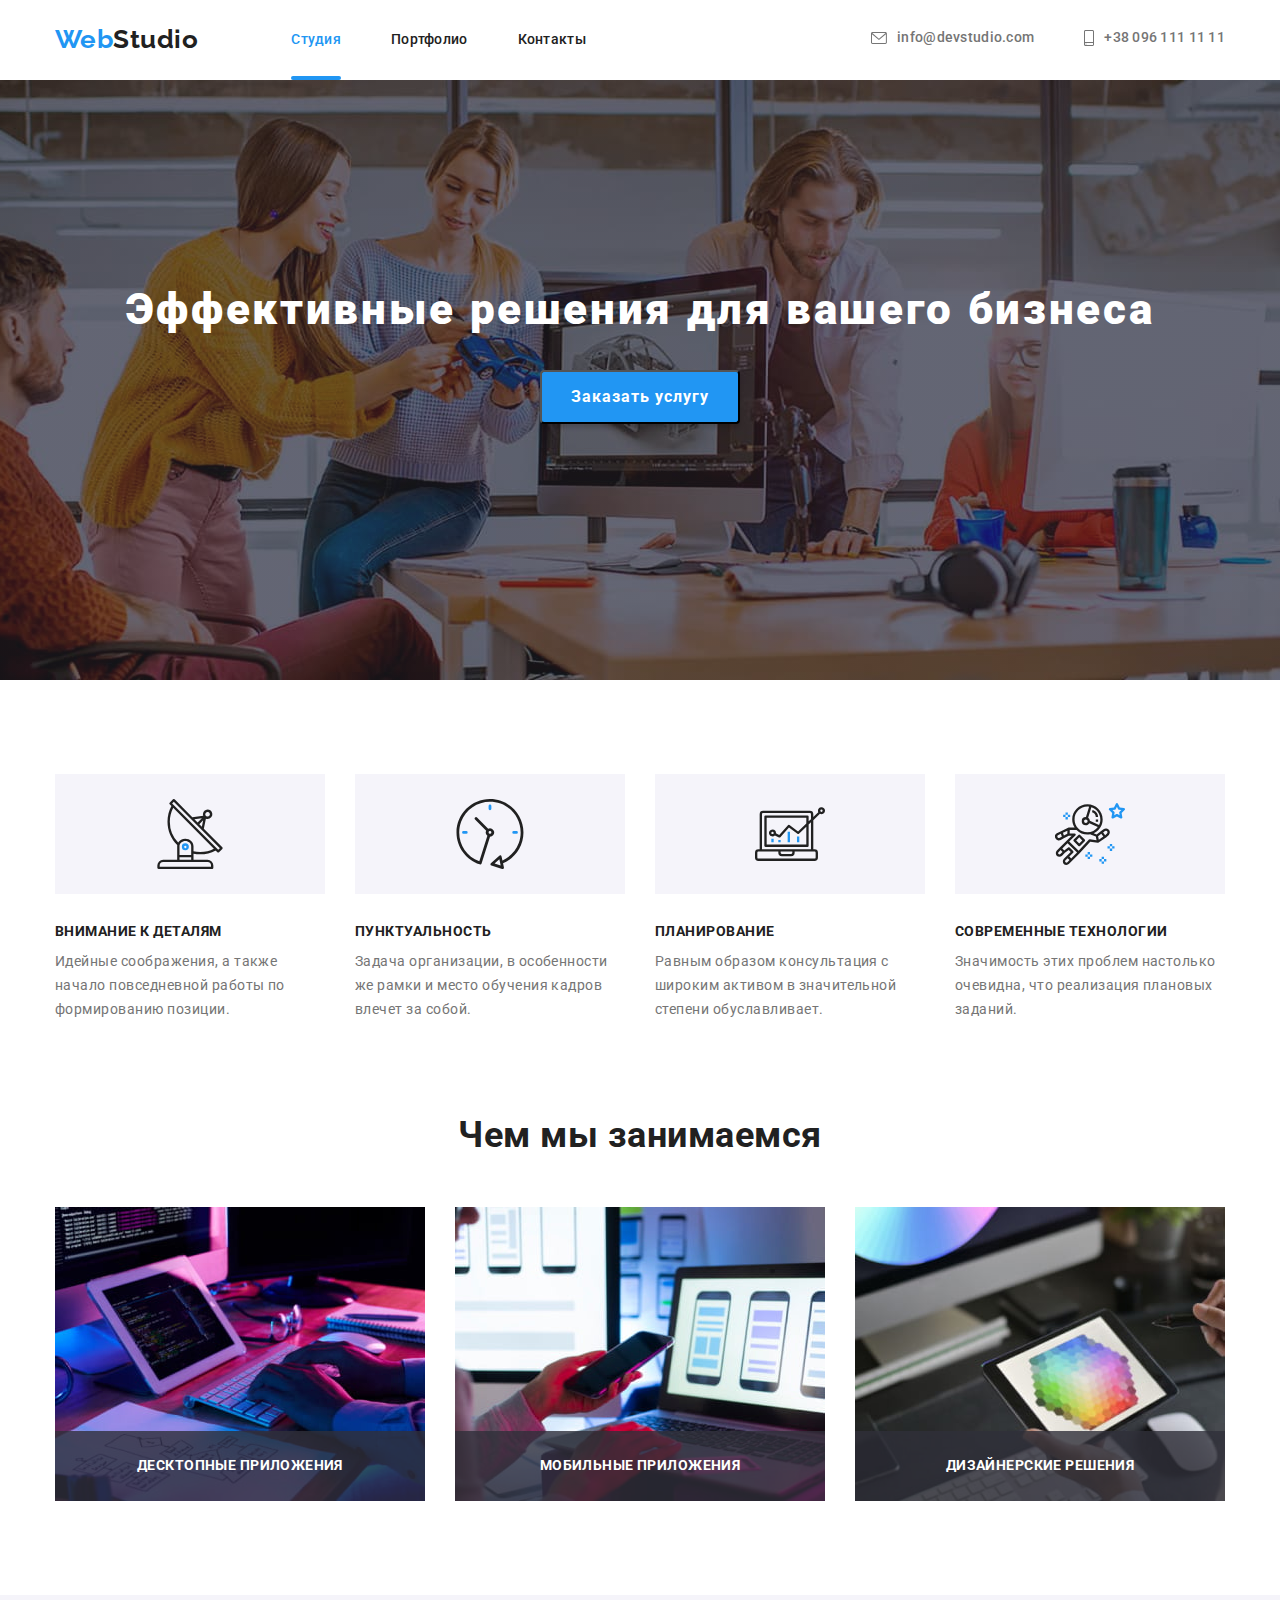
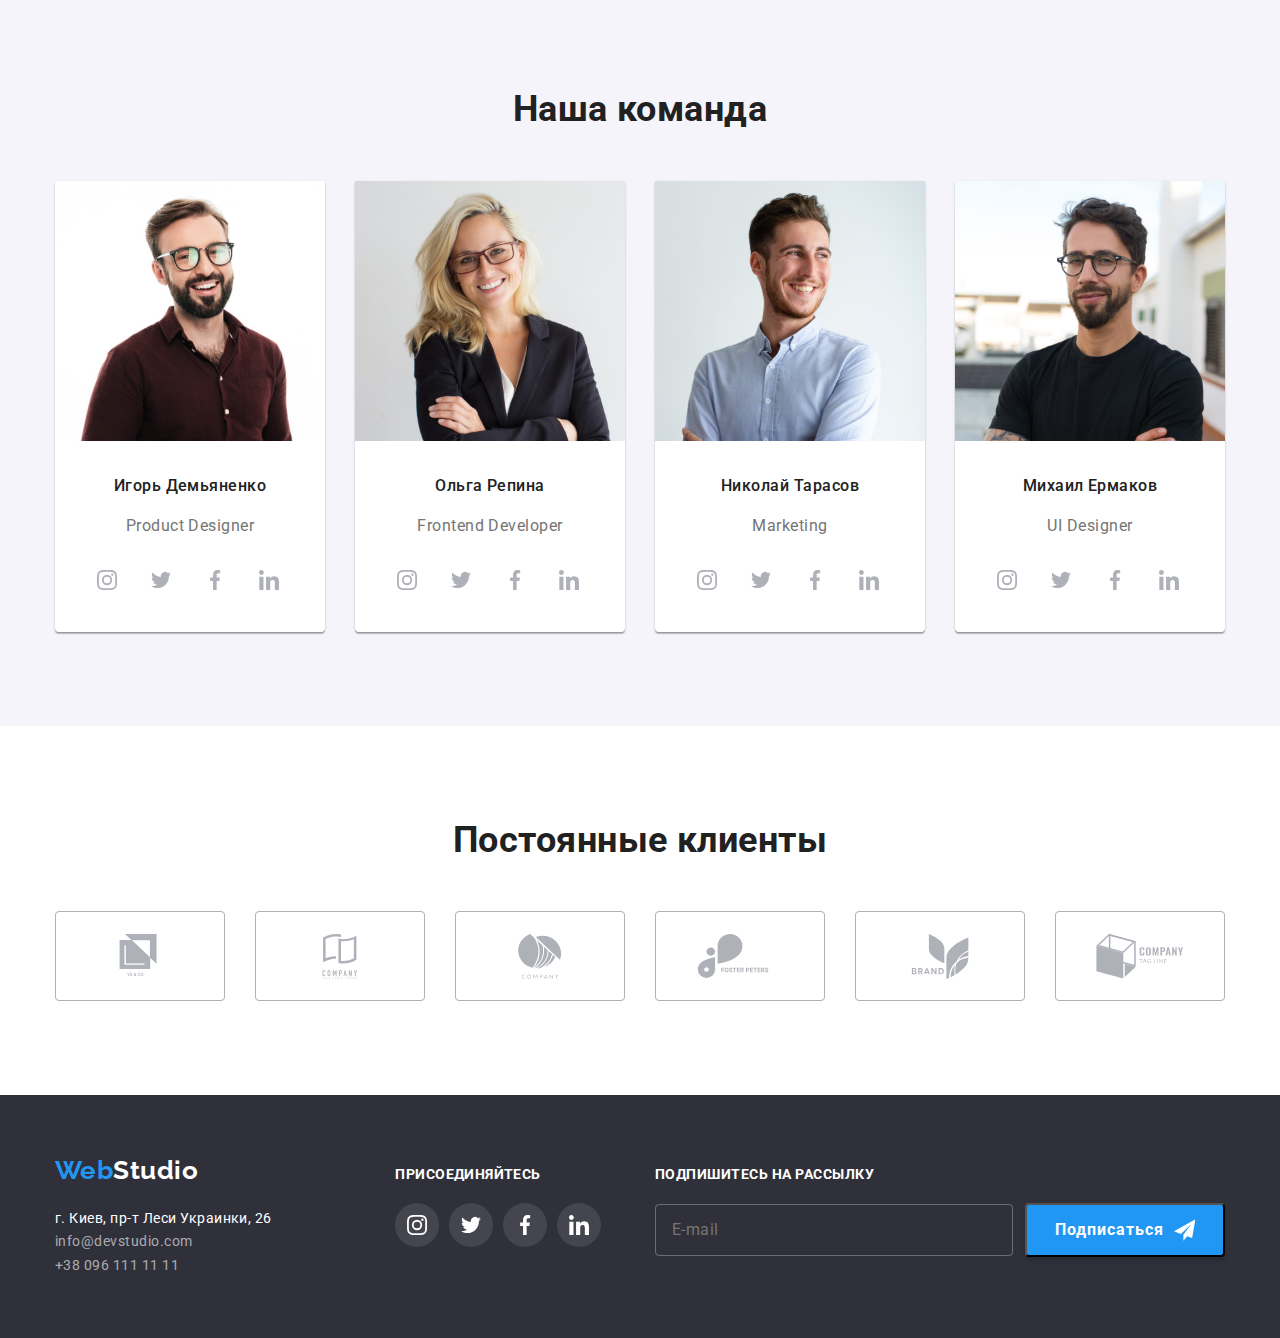
==== index.html @ 42b2bc65 "added @media" ====
<!DOCTYPE html>
<html lang="ru">
    <head>
        <meta charset="UTF-8" />
        <meta name="viewport" content="width=device-width, initial-scale=1.0" />
        <link rel="preconnect" href="https://fonts.gstatic.com" />
        <link
            href="https://fonts.googleapis.com/css2?family=Raleway:wght@400;700&family=Roboto:wght@400;500;700;900&display=swap"
            rel="stylesheet"
        />
        <link rel="stylesheet" href="./css/main.min.css" />
        <title>Вебстудия</title>
    </head>
    <body>
        <!--шапка сайта-->
        <header>
            <div class="container main-nav">
                <a href="/" class="logo"
                    ><span class="accent"> Web</span>Studio</a
                >
                <nav class="site-nav">
                    <ul class="nav-list">
                        <li class="nav-list__item">
                            <a
                                href="./index.html"
                                class="nav-list__link current"
                                >Студия</a
                            >
                        </li>
                        <li class="nav-list__item">
                            <a href="./portfolio.html" class="nav-list__link"
                                >Портфолио</a
                            >
                        </li>
                        <li class="nav-list__item">
                            <a href="" class="nav-list__link">Контакты</a>
                        </li>
                    </ul>
                </nav>
                <address class="address-nav">
                    <ul class="address-list">
                        <li class="address-list__item">
                            <a
                                href="mailto:info@devstudio.com"
                                class="address-list__link"
                            >
                                <svg class="icon-mail">
                                    <use
                                        href="./images/symbol-defs.svg#icon-envelope"
                                    ></use>
                                </svg>
                                info@devstudio.com</a
                            >
                        </li>
                        <li class="address-list__item">
                            <a
                                href="tel:+380961111111"
                                class="address-list__link"
                            >
                                <svg class="icon-phone">
                                    <use
                                        href="./images/symbol-defs.svg#icon-smartphone"
                                    ></use>
                                </svg>
                                +38 096 111 11 11</a
                            >
                        </li>
                    </ul>
                </address>
            </div>
        </header>
        <main>
            <!--герой-->
            <section class="hero">
                <div class="container">
                    <h1 class="hero__title">
                        Эффективные решения для вашего бизнеса
                    </h1>
                    <button
                        type="button"
                        class="button"
                        data-modal-open
                    >
                        Заказать услугу
                    </button>
                </div>
            </section>

            <!--Особенности-->
            <section class="features">
                <div class="container">
                    <!--Позже спрячем этот заголовок-->
                    <!-- <h2>Наши особенности</h2> -->
                    <ul class="features-list">
                        <li class="features-list__item">
                            <div class="icon-background">
                                <svg class="features__icon">
                                    <use
                                        href="./images/symbol-defs.svg#icon-antenna"
                                    ></use>
                                </svg>
                            </div>
                            <h3 class="features__title">Внимание к деталям</h3>
                            <p class="features__description">
                                Идейные соображения, а также начало повседневной
                                работы по формированию позиции.
                            </p>
                        </li>
                        <li class="features-list__item">
                            <div class="icon-background">
                                <svg class="features__icon">
                                    <use
                                        href="./images/symbol-defs.svg#icon-clock"
                                    ></use>
                                </svg>
                            </div>
                            <h3 class="features__title">Пунктуальность</h3>
                            <p class="features__description">
                                Задача организации, в особенности же рамки и
                                место обучения кадров влечет за собой.
                            </p>
                        </li>
                        <li class="features-list__item">
                            <div class="icon-background">
                                <svg class="features__icon">
                                    <use
                                        href="./images/symbol-defs.svg#icon-diagram"
                                    ></use>
                                </svg>
                            </div>
                            <h3 class="features__title">Планирование</h3>
                            <p class="features__description">
                                Равным образом консультация с широким активом в
                                значительной степени обуславливает.
                            </p>
                        </li>
                        <li class="features-list__item">
                            <div class="icon-background">
                                <svg class="features__icon">
                                    <use
                                        href="./images/symbol-defs.svg#icon-astronaut"
                                    ></use>
                                </svg>
                            </div>
                            <h3 class="features__title">Современные технологии</h3>
                            <p class="features__description">
                                Значимость этих проблем настолько очевидна, что
                                реализация плановых заданий.
                            </p>
                        </li>
                    </ul>
                </div>
            </section>

            <!--Чем мы занимаемся-->
            <section class="about-us">
                <div class="container">
                    <h2 class="about-us__title">Чем мы занимаемся</h2>
                    <ul class="about-us__list">
                        <li class="about-us__item">
                            <img
                                src="images/img.jpg"
                                alt="Человек набирает код"
                                width="370"
                            />
                            <p class="about-us__description">Десктопные приложения</p>
                        </li>
                        <li class="about-us__item">
                            <img
                                src="images/img1.jpg"
                                alt="Девушка сравнивает изображения"
                                width="370"
                            />
                            <p class="about-us__description">Мобильные приложения</p>
                        </li>
                        <li class="about-us__item">
                            <img
                                src="images/img2.jpg"
                                alt="Палитра цветов"
                                width="370"
                            />
                            <p class="about-us__description">Дизайнерские решения</p>
                        </li>
                    </ul>
                </div>
            </section>

            <!--О команде-->
            <section class="about-team">
                <div class="container">
                    <h2 class="about-us__title">Наша команда</h2>
                    <ul class="about-team__list">
                        <li class="about-team__item">
                            <img
                                src="images/photo.jpg"
                                alt="Игорь Демьяненко"
                                width="270"
                            />
                            <div class="team-card">
                                <h3 class="name">Игорь Демьяненко</h3>
                                <p class="position">Product Designer</p>
                                <ul class="social-list">
                                    <li class="social-list__item">
                                        <a href="" class="social-list__link">
                                            <svg class="social-list__icon">
                                                <use
                                                    href="./images/symbol-defs.svg#icon-instagram"
                                                ></use>
                                            </svg>
                                        </a>
                                    </li>
                                    <li class="social-list__item">
                                        <a href="" class="social-list__link">
                                            <svg class="social-list__icon">
                                                <use
                                                    href="./images/symbol-defs.svg#icon-twitter"
                                                ></use>
                                            </svg>
                                        </a>
                                    </li>
                                    <li class="social-list__item">
                                        <a href="" class="social-list__link">
                                            <svg class="social-list__icon">
                                                <use
                                                    href="./images/symbol-defs.svg#icon-facebook"
                                                ></use>
                                            </svg>
                                        </a>
                                    </li>
                                    <li class="social-list__item">
                                        <a href="" class="social-list__link">
                                            <svg class="social-list__icon">
                                                <use
                                                    href="./images/symbol-defs.svg#icon-linkedin"
                                                ></use>
                                            </svg>
                                        </a>
                                    </li>
                                </ul>
                            </div>
                        </li>
                        <li class="about-team__item">
                            <img
                                src="images/photo1.jpg"
                                alt="Ольга Репина"
                                width="270"
                            />
                            <div class="team-card">
                                <h3 class="name">Ольга Репина</h3>
                                <p class="position">Frontend Developer</p>
                                <ul class="social-list">
                                    <li class="social-list__item">
                                        <a href="" class="social-list__link">
                                            <svg class="social-list__icon">
                                                <use
                                                    href="./images/symbol-defs.svg#icon-instagram"
                                                ></use>
                                            </svg>
                                        </a>
                                    </li>
                                    <li class="social-list__item">
                                        <a href="" class="social-list__link">
                                            <svg class="social-list__icon">
                                                <use
                                                    href="./images/symbol-defs.svg#icon-twitter"
                                                ></use>
                                            </svg>
                                        </a>
                                    </li>
                                    <li class="social-list__item">
                                        <a href="" class="social-list__link">
                                            <svg class="social-list__icon">
                                                <use
                                                    href="./images/symbol-defs.svg#icon-facebook"
                                                ></use>
                                            </svg>
                                        </a>
                                    </li>
                                    <li class="social-list__item">
                                        <a href="" class="social-list__link">
                                            <svg class="social-list__icon">
                                                <use
                                                    href="./images/symbol-defs.svg#icon-linkedin"
                                                ></use>
                                            </svg>
                                        </a>
                                    </li>
                                </ul>
                            </div>
                        </li>
                        <li class="about-team__item">
                            <img
                                src="images/photo2.jpg"
                                alt="Николай Тарасов"
                                width="270"
                            />
                            <div class="team-card">
                                <h3 class="name">Николай Тарасов</h3>
                                <p class="position">Marketing</p>
                                <ul class="social-list">
                                    <li class="social-list__item">
                                        <a href="" class="social-list__link">
                                            <svg class="social-list__icon">
                                                <use
                                                    href="./images/symbol-defs.svg#icon-instagram"
                                                ></use>
                                            </svg>
                                        </a>
                                    </li>
                                    <li class="social-list__item">
                                        <a href="" class="social-list__link">
                                            <svg class="social-list__icon">
                                                <use
                                                    href="./images/symbol-defs.svg#icon-twitter"
                                                ></use>
                                            </svg>
                                        </a>
                                    </li>
                                    <li class="social-list__item">
                                        <a href="" class="social-list__link">
                                            <svg class="social-list__icon">
                                                <use
                                                    href="./images/symbol-defs.svg#icon-facebook"
                                                ></use>
                                            </svg>
                                        </a>
                                    </li>
                                    <li class="social-list__item">
                                        <a href="" class="social-list__link">
                                            <svg class="social-list__icon">
                                                <use
                                                    href="./images/symbol-defs.svg#icon-linkedin"
                                                ></use>
                                            </svg>
                                        </a>
                                    </li>
                                </ul>
                            </div>
                        </li>
                        <li class="about-team__item">
                            <img
                                src="images/photo3.jpg"
                                alt="Михаил Ермаков"
                                width="270"
                            />
                            <div class="team-card">
                                <h3 class="name">Михаил Ермаков</h3>
                                <p class="position">UI Designer</p>
                                <ul class="social-list">
                                    <li class="social-list__item">
                                        <a href="" class="social-list__link">
                                            <svg class="social-list__icon">
                                                <use
                                                    href="./images/symbol-defs.svg#icon-instagram"
                                                ></use>
                                            </svg>
                                        </a>
                                    </li>
                                    <li class="social-list__item">
                                        <a href="" class="social-list__link">
                                            <svg class="social-list__icon">
                                                <use
                                                    href="./images/symbol-defs.svg#icon-twitter"
                                                ></use>
                                            </svg>
                                        </a>
                                    </li>
                                    <li class="social-list__item">
                                        <a href="" class="social-list__link">
                                            <svg class="social-list__icon">
                                                <use
                                                    href="./images/symbol-defs.svg#icon-facebook"
                                                ></use>
                                            </svg>
                                        </a>
                                    </li>
                                    <li class="social-list__item">
                                        <a href="" class="social-list__link">
                                            <svg class="social-list__icon">
                                                <use
                                                    href="./images/symbol-defs.svg#icon-linkedin"
                                                ></use>
                                            </svg>
                                        </a>
                                    </li>
                                </ul>
                            </div>
                        </li>
                    </ul>
                </div>
            </section>

            <!-- Клиенты -->
            <section class="client">
                <div class="container">
                    <h2 class="about-us__title">Постоянные клиенты</h2>
                    <ul class="client-list">
                        <li class="client-list__item">
                            <a href="" class="client-list__link">
                                <svg class="client-list__icon">
                                    <use
                                        href="./images/symbol-defs.svg#icon-logo-1"
                                    ></use>
                                </svg>
                            </a>
                        </li>
                        <li class="client-list__item">
                            <a href="" class="client-list__link">
                                <svg class="client-list__icon">
                                    <use
                                        href="./images/symbol-defs.svg#icon-logo-2"
                                    ></use>
                                </svg>
                            </a>
                        </li>
                        <li class="client-list__item">
                            <a href="" class="client-list__link">
                                <svg class="client-list__icon">
                                    <use
                                        href="./images/symbol-defs.svg#icon-logo-3"
                                    ></use>
                                </svg>
                            </a>
                        </li>
                        <li class="client-list__item">
                            <a href="" class="client-list__link">
                                <svg class="client-list__icon">
                                    <use
                                        href="./images/symbol-defs.svg#icon-logo-4"
                                    ></use>
                                </svg>
                            </a>
                        </li>
                        <li class="client-list__item">
                            <a href="" class="client-list__link">
                                <svg class="client-list__icon">
                                    <use
                                        href="./images/symbol-defs.svg#icon-logo-5"
                                    ></use>
                                </svg>
                            </a>
                        </li>
                        <li class="client-list__item">
                            <a href="" class="client-list__link">
                                <svg class="client-list__icon">
                                    <use
                                        href="./images/symbol-defs.svg#icon-logo-6"
                                    ></use>
                                </svg>
                            </a>
                        </li>
                    </ul>
                </div>
            </section>

            <!-- Модальное окно -->
            <div class="backdrop is-hidden" data-modal>
                <div class="modal">
                    <button type="button" class="close" data-modal-close>
                        <svg class="iconClose">
                            <use
                                href="./images/iconModal-defs.svg#icon-close"
                            ></use>
                        </svg>
                    </button>
                    <form class="form-modal">
                        <p class="form-modal__title">
                            Оставьте свои данные, мы вам перезвоним
                        </p>
                        <div class="inputField">
                            <label class="inputTitle" for="name">Имя</label>
                            <div class="inputBox">
                                <input type="text" name="name" id="name" />
                                <svg class="iconFormModal">
                                    <use
                                        href="./images/iconModal-defs.svg#icon-person"
                                    ></use>
                                </svg>
                            </div>
                        </div>

                        <div class="inputField">
                            <label class="inputTitle" for="tel">Телефон</label>
                            <div class="inputBox">
                                <input type="tel" name="tel" id="tel" />
                                <svg class="iconFormModal">
                                    <use
                                        href="./images/iconModal-defs.svg#icon-phone"
                                    ></use>
                                </svg>
                            </div>
                        </div>

                        <div class="inputField">
                            <label class="inputTitle" for="mail">Почта</label>
                            <div class="inputBox">
                                <input type="email" name="mail" id="mail" />
                                <svg class="iconFormModal">
                                    <use
                                        href="./images/iconModal-defs.svg#icon-email"
                                    ></use>
                                </svg>
                            </div>
                        </div>

                        <div class="textareaField">
                            <label class="inputTitle">Kомментарий</label>
                            <textarea
                                class="textarea"
                                name="comment"
                                cols="50"
                                rows="5"
                                placeholder="Введите текст"
                            ></textarea>
                        </div>

                        <label class="checkboxField">
                            <input
                                type="checkbox"
                                class="visually-hidden"
                                name="agreement"
                                id="agreement"
                            />
                            <span class="agreement"
                                >Соглашаюсь с рассылкой и принимаю
                                <a href="">Условия договора</a></span
                            >
                        </label>
                        <button class="button modalFormButton" type="submit">
                            Отправить
                        </button>
                    </form>
                </div>
            </div>
        </main>
        <!--футер-->
        <footer>
            <div class="container">
                <div class="footer-address">
                    <a href="/" class="logo footer__logo"
                        ><span class="accent">Web</span>Studio</a
                    >
                    <ul class="footer-address__list">
                        <li class="footer-address__item">
                            г. Киев, пр-т Леси Украинки, 26
                        </li>
                        <li class="footer-address__item">
                            <a
                                href="mailto:info@devstudio.com"
                                class="footer-address__link"
                                >info@devstudio.com</a
                            >
                        </li>
                        <li class="footer-address__item">
                            <a
                                href="tel:+380961111111"
                                class="footer-address__link"
                                >+38 096 111 11 11</a
                            >
                        </li>
                    </ul>
                </div>
                <div class="footer-social">
                    <p class="footer-social__title">присоединяйтесь</p>
                    <ul class="social-list footer-social__list">
                        <li class="social-list__item">
                            <a href="" class="social-list__link  footer-social__link">
                                <svg class="social-list__icon footer-social__icon">
                                    <use
                                        href="./images/symbol-defs.svg#icon-instagram"
                                    ></use>
                                </svg>
                            </a>
                        </li>
                        <li class="social-list__item">
                            <a href="" class="social-list__link  footer-social__link">
                                <svg class="social-list__icon footer-social__icon">
                                    <use
                                        href="./images/symbol-defs.svg#icon-twitter"
                                    ></use>
                                </svg>
                            </a>
                        </li>
                        <li class="social-list__item">
                            <a href="" class="social-list__link footer-social__link">
                                <svg class="social-list__icon footer-social__icon">
                                    <use
                                        href="./images/symbol-defs.svg#icon-facebook"
                                    ></use>
                                </svg>
                            </a>
                        </li>
                        <li class="social-list__item">
                            <a href="" class="social-list__link footer-social__link">
                                <svg class="social-list__icon footer-social__icon">
                                    <use
                                        href="./images/symbol-defs.svg#icon-linkedin"
                                    ></use>
                                </svg>
                            </a>
                        </li>
                    </ul>
                </div>
                <form class="footer-form">
                    <p class="footer-form__title">Подпишитесь на рассылку</p>
                    <div class="mail-form">
                        <input
                            type="email"
                            class="mail-form__input"
                            name="email"
                            id="email"
                            placeholder="E-mail"
                        />
                        <button type="submit" class="button">
                            Подписаться
                            <svg class="button__icon">
                                <use
                                    href="./images/iconModal-defs.svg#icon-send"
                                ></use>
                            </svg>
                        </button>
                    </div>
                </form>
            </div>
        </footer>

        <script src="./js/modal.js"></script>
    </body>
</html>
---- css/main.min.css ----
/*! modern-normalize v1.0.0 | MIT License | https://github.com/sindresorhus/modern-normalize */*,*::before,*::after{box-sizing:border-box}:root{-moz-tab-size:4;tab-size:4}html{line-height:1.15;-webkit-text-size-adjust:100%}body{margin:0}body{font-family:system-ui,-apple-system,"Segoe UI",Roboto,Helvetica,Arial,sans-serif,"Apple Color Emoji","Segoe UI Emoji"}hr{height:0;color:inherit}abbr[title]{text-decoration:underline dotted}b,strong{font-weight:bolder}code,kbd,samp,pre{font-family:ui-monospace, SFMono-Regular, Consolas, 'Liberation Mono', Menlo, monospace;font-size:1em}small{font-size:80%}sub,sup{font-size:75%;line-height:0;position:relative;vertical-align:baseline}sub{bottom:-0.25em}sup{top:-0.5em}table{text-indent:0;border-color:inherit}button,input,optgroup,select,textarea{font-family:inherit;font-size:100%;line-height:1.15;margin:0}button,select{text-transform:none}button,[type='button'],[type='reset'],[type='submit']{-webkit-appearance:button}::-moz-focus-inner{border-style:none;padding:0}:-moz-focusring{outline:1px dotted ButtonText}:-moz-ui-invalid{box-shadow:none}legend{padding:0}progress{vertical-align:baseline}::-webkit-inner-spin-button,::-webkit-outer-spin-button{height:auto}[type='search']{-webkit-appearance:textfield;outline-offset:-2px}::-webkit-search-decoration{-webkit-appearance:none}::-webkit-file-upload-button{-webkit-appearance:button;font:inherit}summary{display:list-item}body{color:#757575;background-color:#fff;font-family:Roboto,sans-serif;letter-spacing:0.03em}h1,h2,h3{margin-top:0;margin-bottom:0}h3{margin-bottom:10px}a{text-decoration:none;font-style:normal}ul{list-style:none;padding-left:0;margin-top:0;margin-bottom:0}img{display:block;width:100%;height:auto}.container{padding-left:15px;padding-right:15px;margin:0 auto}@media screen and (min-width: 480px){.container{width:480px}}@media screen and (min-width: 768px){.container{width:768px}}@media screen and (min-width: 1200px){.container{width:1200px}}.header{margin-top:0;margin-bottom:0}.container.main-nav{display:flex;align-items:center}.site-nav{display:flex;align-items:center}.nav-list{display:flex;font-weight:500;font-size:14px;line-height:1.14;letter-spacing:0.02em;margin-top:0;margin-bottom:0;padding-left:0%}.nav-list__item:not(:last-child){margin-right:50px}.nav-list__link{position:relative;display:block;padding:32px 0;color:#212121}.nav-list__link:visited{color:#212121}.nav-list__link,.address-list__link{transition:color 250ms cubic-bezier(0.4, 0, 0.2, 1)}.nav-list__link:hover,.nav-list__link:focus,.nav-list__link.current,.address-list__link:hover,.address-list__link:focus{color:#2196f3}.nav-list__link.current::after{position:absolute;left:0;bottom:0;display:flex;content:"";width:100%;height:4px;background-color:#2196f3;border-radius:2px}.address-list{display:flex;padding-left:0;margin-top:0;margin-bottom:0}.address-nav{margin-left:auto}.address-list__item:not(:last-child){margin-right:50px}.address-list__link{display:inline-flex;align-items:center;color:#757575;font-weight:500;font-size:14px;line-height:1.14;letter-spacing:0.02em}.icon-mail,.icon-phone{fill:currentColor;width:16px;height:12px;margin-right:10px}.icon-phone{width:10px;height:16px}.logo{color:#212121;font-family:Raleway,sans-serif;font-weight:700;font-size:26px;line-height:1.2;margin-top:0;margin-bottom:0;margin-right:93px}.accent{color:#2196f3}.button{display:flex;justify-content:center;align-items:center;margin:auto;padding:10px 28px;width:200px;color:#fff;background-color:#2196f3;box-shadow:0px 4px 4px rgba(0,0,0,0.15);border-radius:4px;font-style:normal;font-weight:700;font-size:16px;line-height:1.87;letter-spacing:0.06em;cursor:pointer}.hero{max-width:1600px;height:600px;margin-right:auto;margin-left:auto;text-align:center;padding-top:200px;padding-bottom:200px;background-color:#2f303a;background-image:linear-gradient(to right, rgba(47,48,58,0.4), rgba(47,48,58,0.4)),url(../images/hero.jpg);background-position:center;background-size:cover}.hero__title{color:#fff;font-weight:900;font-size:44px;line-height:1.36;letter-spacing:0.06em;margin-top:0;margin-bottom:30px}.features .container{padding-top:94px;padding-bottom:94px}.features-list{display:flex}.features-list__item{width:270px}.features-list__item:not(:last-child){margin-right:30px}.icon-background{display:flex;justify-content:center;align-items:center;width:270px;height:120px;margin-bottom:30px;background-color:#f5f4fa}.features__icon{width:70px;height:70px}.features__title{text-transform:uppercase;color:#212121;font-weight:700;font-size:14px;line-height:1.14}.features__description{font-weight:400;font-size:14px;line-height:1.7;margin-top:0;margin-bottom:0}.about-us .container{padding-bottom:94px}.about-us__title{color:#212121;font-weight:700;font-size:36px;line-height:1.16;text-align:center;margin-bottom:50px}.about-us__list{display:flex;padding:0;margin:0}.about-us__item{position:relative;width:370px}.about-us__item:not(:last-child){margin-right:30px}.about-us__description{position:absolute;left:0;bottom:0%;display:inline-flex;justify-content:center;align-items:center;width:370px;height:70px;margin-top:0;margin-bottom:0;color:#fff;background-color:rgba(47,48,58,0.8);font-style:normal;font-weight:700;font-size:14px;line-height:1.14;letter-spacing:0.03em;text-transform:uppercase}.about-team{padding-top:94px;padding-bottom:94px;background-color:#f5f4fa}.about-team__list{display:flex}.about-team__item{width:270px;background-color:#fff;box-shadow:0px 1px 3px rgba(0,0,0,0.12),0px 1px 1px rgba(0,0,0,0.14),0px 2px 1px rgba(0,0,0,0.2);border-radius:0px 0px 4px 4px}.about-team__item:not(:last-child){margin-right:30px}.team-card{padding:30px}.name{margin-bottom:10px;color:#212121;font-weight:500;font-size:16px;line-height:1.9;text-align:center}.position{margin-top:0;margin-bottom:16px;font-weight:400;font-size:16px;line-height:1.9;text-align:center}.social-list{display:flex}.social-list__item:not(:last-child){margin-right:10px}.social-list__link{display:flex;justify-content:center;align-items:center;color:#afb1b8;width:44px;height:44px;border-radius:50%;transition:background-color 250ms cubic-bezier(0.4, 0, 0.2, 1),color 250ms cubic-bezier(0.4, 0, 0.2, 1)}.social-list__link:visited{color:#afb1b8}.social-list__link:hover,.social-list__link:focus{background-color:#2196f3;color:#fff}.social-list__icon{fill:currentColor;width:20px;height:20px}.client{padding-top:94px;padding-bottom:94px}.client-list{display:flex;margin:0}.client-list__item:not(:first-child){margin-left:30px}.client-list__link{display:flex;justify-content:center;align-items:center;color:#afb1b8;width:170px;height:90px;border:1px solid #afb1b8;border-radius:4px;transition:border-color 250ms cubic-bezier(0.4, 0, 0.2, 1),color 250ms cubic-bezier(0.4, 0, 0.2, 1)}.client-list__link:visited{color:#afb1b8}.client-list__link:hover,.client-list__link:focus{border-color:#2196f3;color:#2196f3}.client-list__icon{width:90px;height:45px;fill:currentColor}.backdrop.is-hidden{opacity:0;pointer-events:none}.backdrop{position:fixed;top:0;left:0;width:100%;height:100%;background-color:rgba(0,0,0,0.2);opacity:1;transition:opacity 250ms cubic-bezier(0.4, 0, 0.2, 1)}.modal{position:absolute;top:50%;left:50%;transform:translate(-50%, -50%);min-width:528px;min-height:581px;padding:40px;background-color:#fff}.close{position:absolute;top:8px;right:8px;padding:8px;width:30px;height:30px;color:#000000;background-color:transparent;border:1px solid rgba(0,0,0,0.1);border-radius:50%}.iconClose{position:absolute;top:50%;left:50%;transform:translate(-50%, -50%);width:18px;height:18px;transition:fill 250ms cubic-bezier(0.4, 0, 0.2, 1)}.close:hover .iconClose,.close:focus .iconClose{fill:#2196f3}.inputField{display:block;margin-bottom:10px}.inputBox{position:relative;color:#212121;transition:color 250ms cubic-bezier(0.4, 0, 0.2, 1)}.inputBox:focus-within{color:#2196f3}.form-modal__title{margin-top:0;margin-bottom:12px;color:#212121;font-style:normal;font-weight:700;font-size:20px;line-height:1.15;text-align:center;letter-spacing:0.03em}.inputTitle{display:block;margin-top:0;margin-bottom:4px;font-style:normal;font-weight:400;font-size:12px;line-height:1.16;letter-spacing:0.01em}.inputBox input{width:100%;padding:11px 0 11px 42px;border:1px solid rgba(33,33,33,0.2);border-radius:4px;transition:border-color 250ms cubic-bezier(0.4, 0, 0.2, 1)}.form-modal input:focus,.textareaField textarea:focus{border-color:#2196f3;cursor:pointer;outline:0}.iconFormModal{position:absolute;top:50%;left:12px;transform:translateY(-50%);width:18px;height:18px;fill:currentColor}.textareaField{margin-bottom:20px}.textarea{padding:12px 16px;resize:none;border:1px solid rgba(33,33,33,0.2);border-radius:4px;transition:border-color 250ms cubic-bezier(0.4, 0, 0.2, 1)}.textarea::placeholder{font-size:14px;line-height:1.14;color:rgba(117,117,117,0.5)}.checkboxField{display:flex;justify-content:center;align-items:center;margin-bottom:30px;cursor:pointer}input:checked+.agreement::before{background-color:#2196f3;background-image:url(../images/icon-check.svg);background-origin:border-box}.visually-hidden{position:absolute;clip:rect(0 0 0 0);width:1px;height:1px;margin:-1px}.agreement::before{content:"";display:inline-block;margin-right:8px;width:16px;height:15px;background-image:url(../images/square.svg);background-size:contain;background-repeat:no-repeat;background-position:center}.agreement{display:flex;align-items:center;font-weight:400;font-size:14px;line-height:1.71;letter-spacing:0.03em}.checkboxField a{color:#2196f3;text-decoration:underline}footer{background-color:#2f303a}footer .container{display:flex;justify-content:space-between;align-items:baseline;padding-top:60px;padding-bottom:60px}.footer__logo{display:inline-block;margin-right:0;margin-bottom:20px;color:#fff}.footer-address__list{font-style:normal}.footer-address__link,.footer-address__item{color:rgba(255,255,255,0.6);font-weight:400;font-size:14px;line-height:1.7}.footer-address__item{color:#fff}.footer-social{margin-left:70px}.footer-social__title{margin-top:0;margin-bottom:20px;color:#fff;font-weight:700;font-size:14px;line-height:1.14;letter-spacing:0.03em;text-transform:uppercase}.footer-social__link{background-color:rgba(255,255,255,0.1);transition:background-color 250ms cubic-bezier(0.4, 0, 0.2, 1)}.footer-social__icon{fill:#fff}.footer-form{width:570px}.footer-form__title{display:block;margin-top:0;margin-bottom:20px;font-style:normal;font-weight:700;font-size:14px;line-height:1.14;text-transform:uppercase;color:#fff}.mail-form{display:flex;align-items:center}.mail-form__input{width:358px;padding:15px 0 15px 16px;margin-right:12px;background-color:transparent;font-style:normal;font-weight:400;font-size:16px;line-height:1.25;letter-spacing:0.03em;color:rgba(255,255,255,0.6);border:1px solid rgba(255,255,255,0.3);border-radius:4px}.button__icon{margin-left:10px;width:24px;height:24px}.portfolio.container{padding-top:94px;padding-bottom:94px;border-top:1px solid #ececec}.button-list{display:flex;margin-top:0;margin-bottom:34px;justify-content:center}.button-list__button{color:#212121;background-color:#f5f4fa;font-weight:500;font-size:16px;line-height:1.6;letter-spacing:0.03em;border-radius:4px;border-color:transparent;padding:6px 22px;cursor:pointer;transition:background-color 250ms cubic-bezier(0.4, 0, 0.2, 1),color 250ms cubic-bezier(0.4, 0, 0.2, 1),box-shadow 250ms cubic-bezier(0.4, 0, 0.2, 1)}.button-list__button:hover,.button-list__button:focus{color:#fff;background-color:#2196f3;box-shadow:0px 3px 1px rgba(0,0,0,0.1),0px 1px 2px rgba(0,0,0,0.08),0px 2px 2px rgba(0,0,0,0.12)}.button-list__item:not(:last-child){margin-right:8px}.portfolio-list{padding-left:0;margin-top:0;margin-bottom:0;display:flex;flex-wrap:wrap}.portfolio-list__item{width:calc((100% - 60px) / 3);min-height:404px;margin-right:30px;margin-bottom:30px}.portfolio-list__link{display:block}.portfolio-list__link:hover,.portfolio-list__link:focus{box-shadow:0px 1px 1px rgba(0,0,0,0.12),0px 4px 4px rgba(0,0,0,0.06),1px 4px 6px rgba(0,0,0,0.16)}.portfolio-list__item:nth-child(3n){margin-right:0}.portfolio-list__item:nth-last-child(-n+3){margin-bottom:0}.card-content{border-right-width:1px;border-right-style:solid;border-right-color:#eeeeee;border-bottom-width:1px;border-bottom-style:solid;border-bottom-color:#eeeeee;border-left-width:1px;border-left-style:solid;border-left-color:#eeeeee;padding:20px 24px}.card-content__title{margin-bottom:4px;color:#212121;font-weight:700;font-size:18px;line-height:2;letter-spacing:0.06em}.card-content__description{margin:0;color:#757575;font-weight:400;font-size:16px;line-height:1.9;letter-spacing:0.03em}.thumb{position:relative;overflow:hidden}.overlay{position:absolute;top:0;left:0;transform:translateY(100%);transition:transform 250ms cubic-bezier(0.4, 0, 0.2, 1);width:100%;height:100%;padding:24px 63px;background-color:rgba(33,150,243,0.9)}.portfolio-list__link:hover .overlay{transform:translateY(0)}.overlay__description{margin-top:0;margin-bottom:0;font-style:normal;font-weight:400;font-size:18px;line-height:1.56;letter-spacing:0.03em;color:#fff}
/*# sourceMappingURL=main.min.css.map */
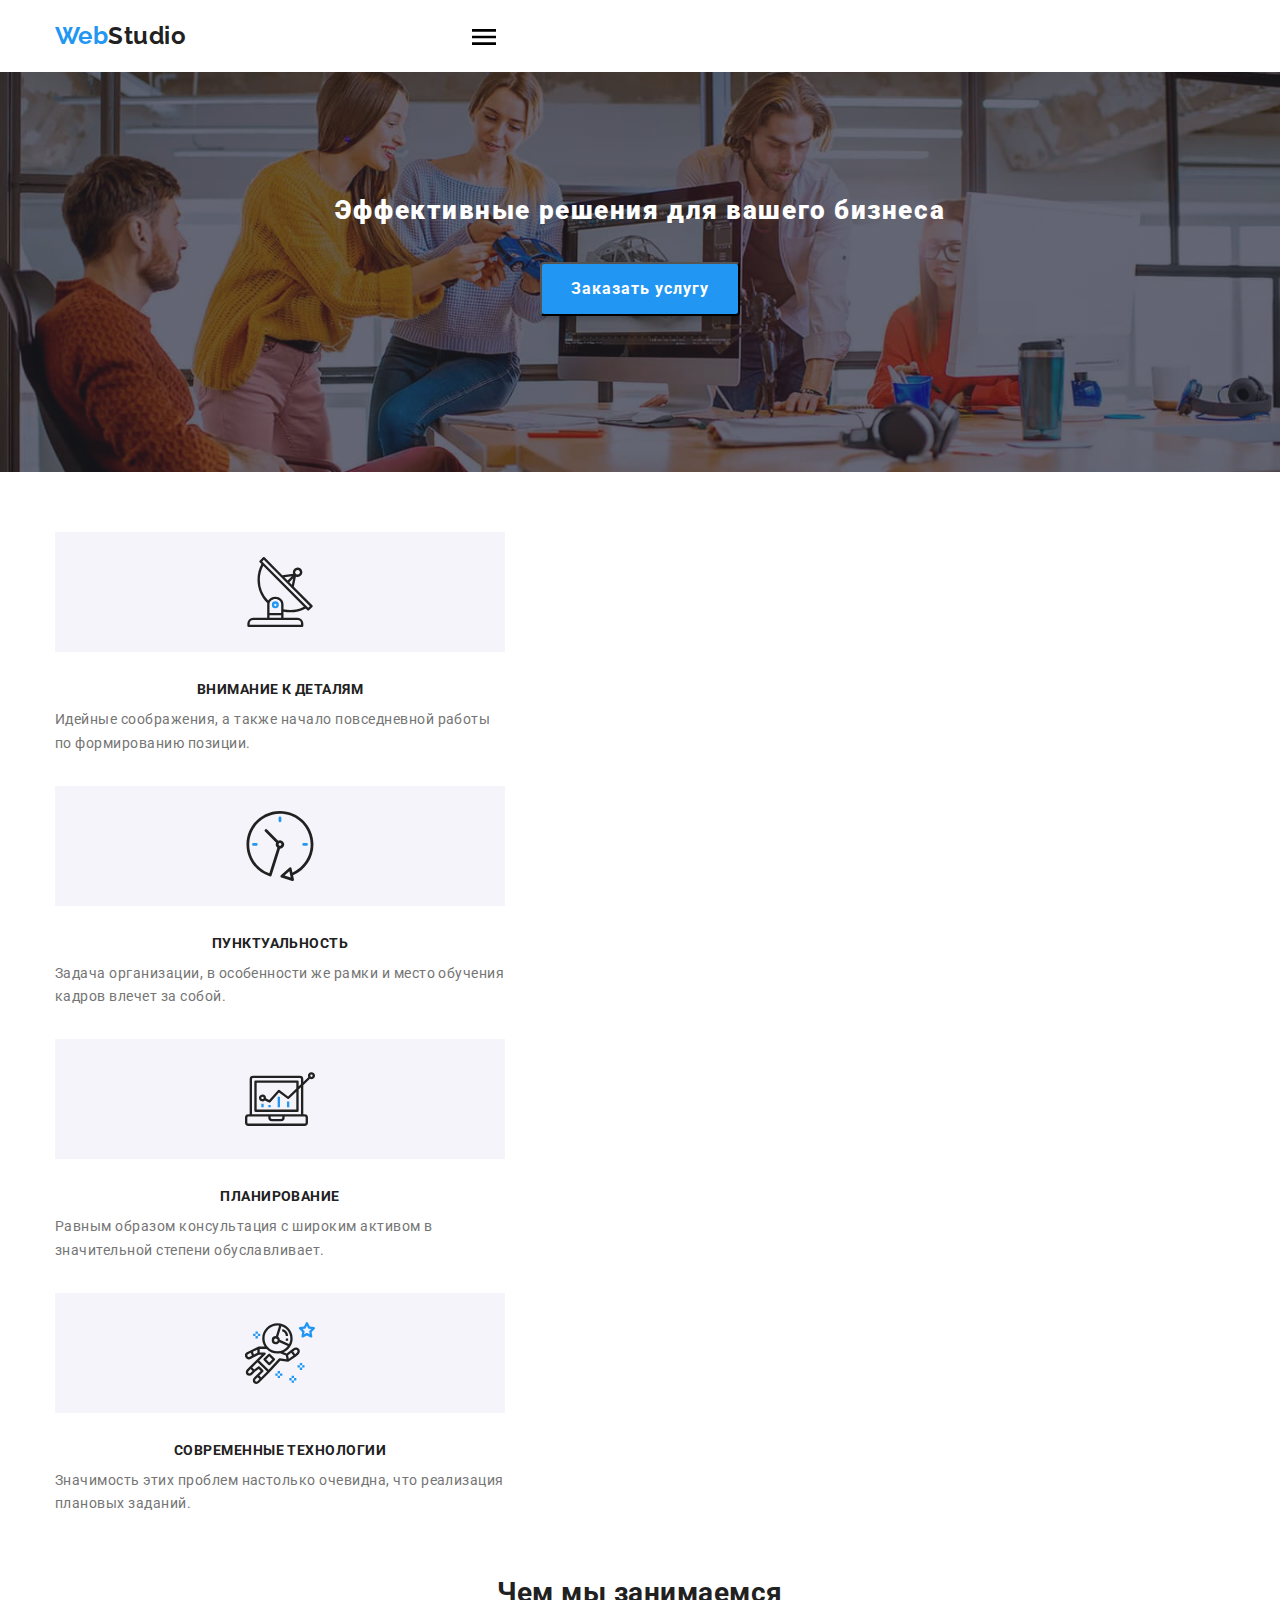
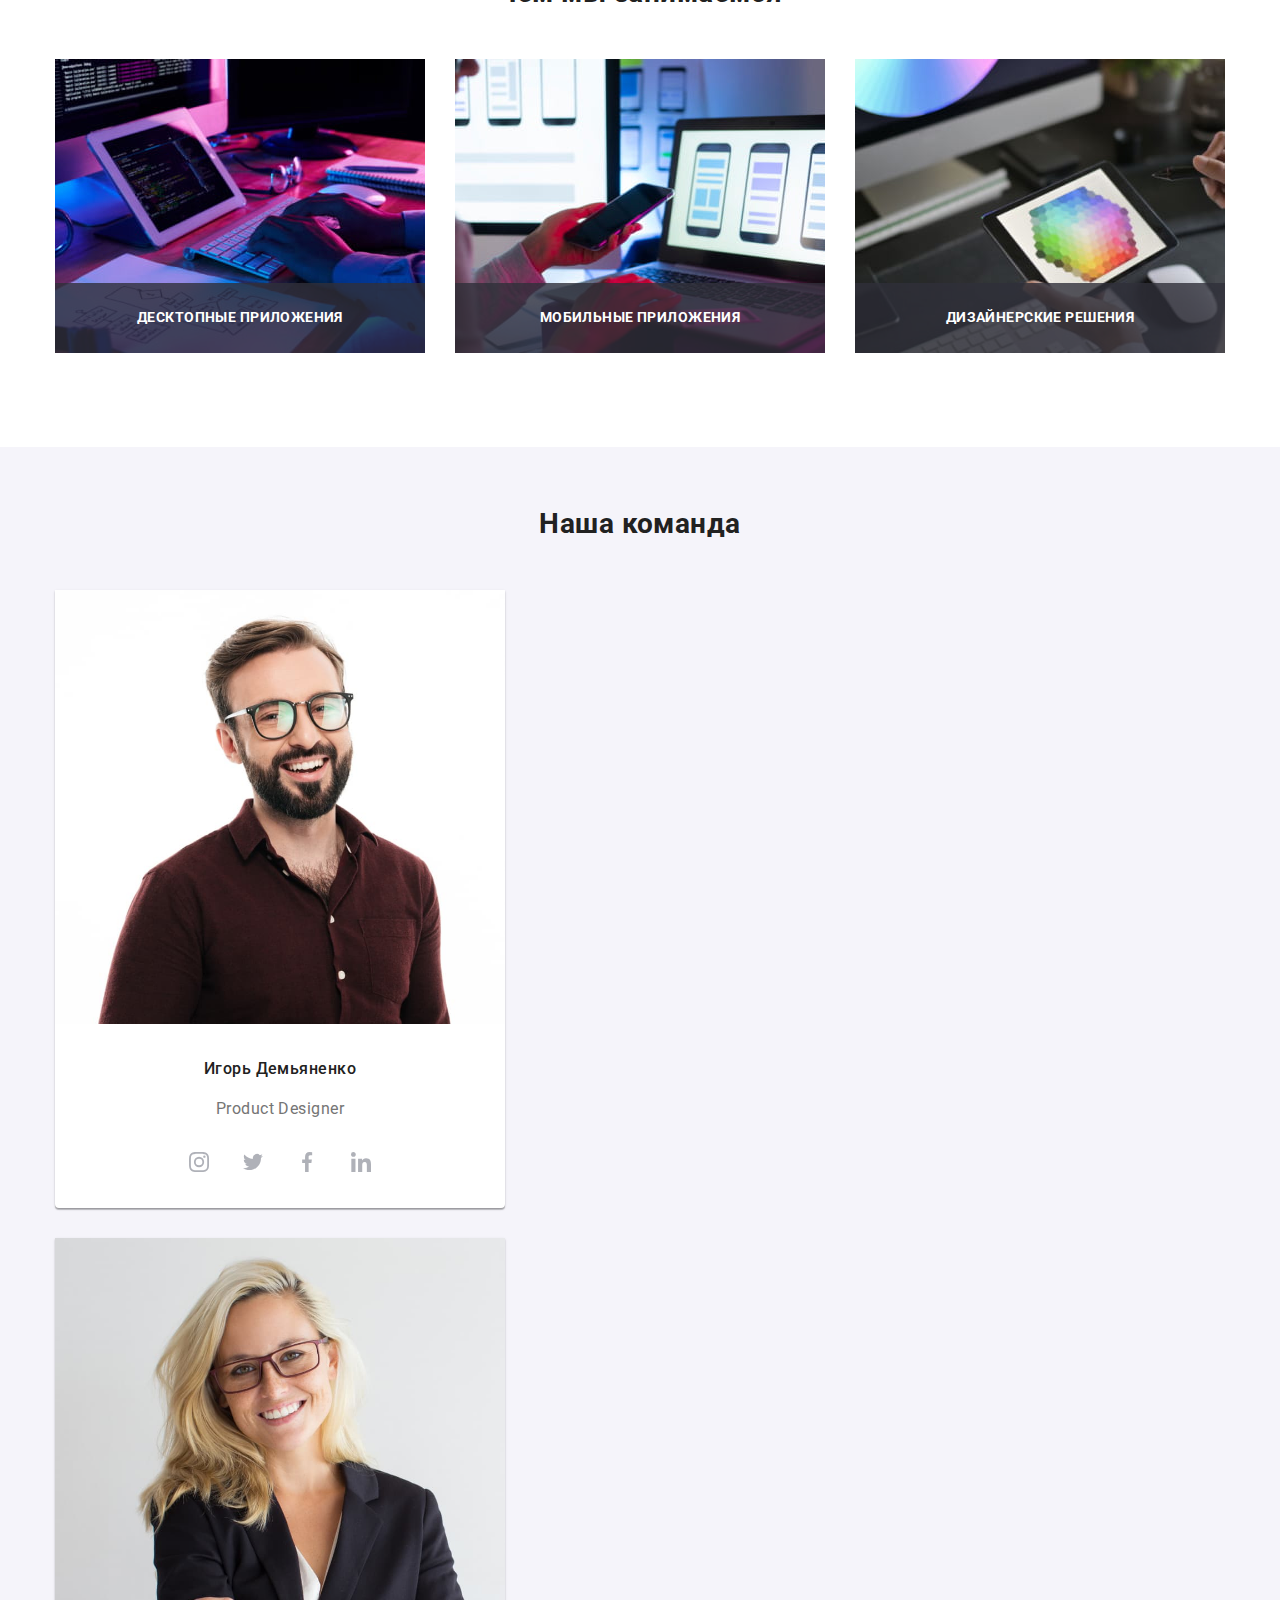
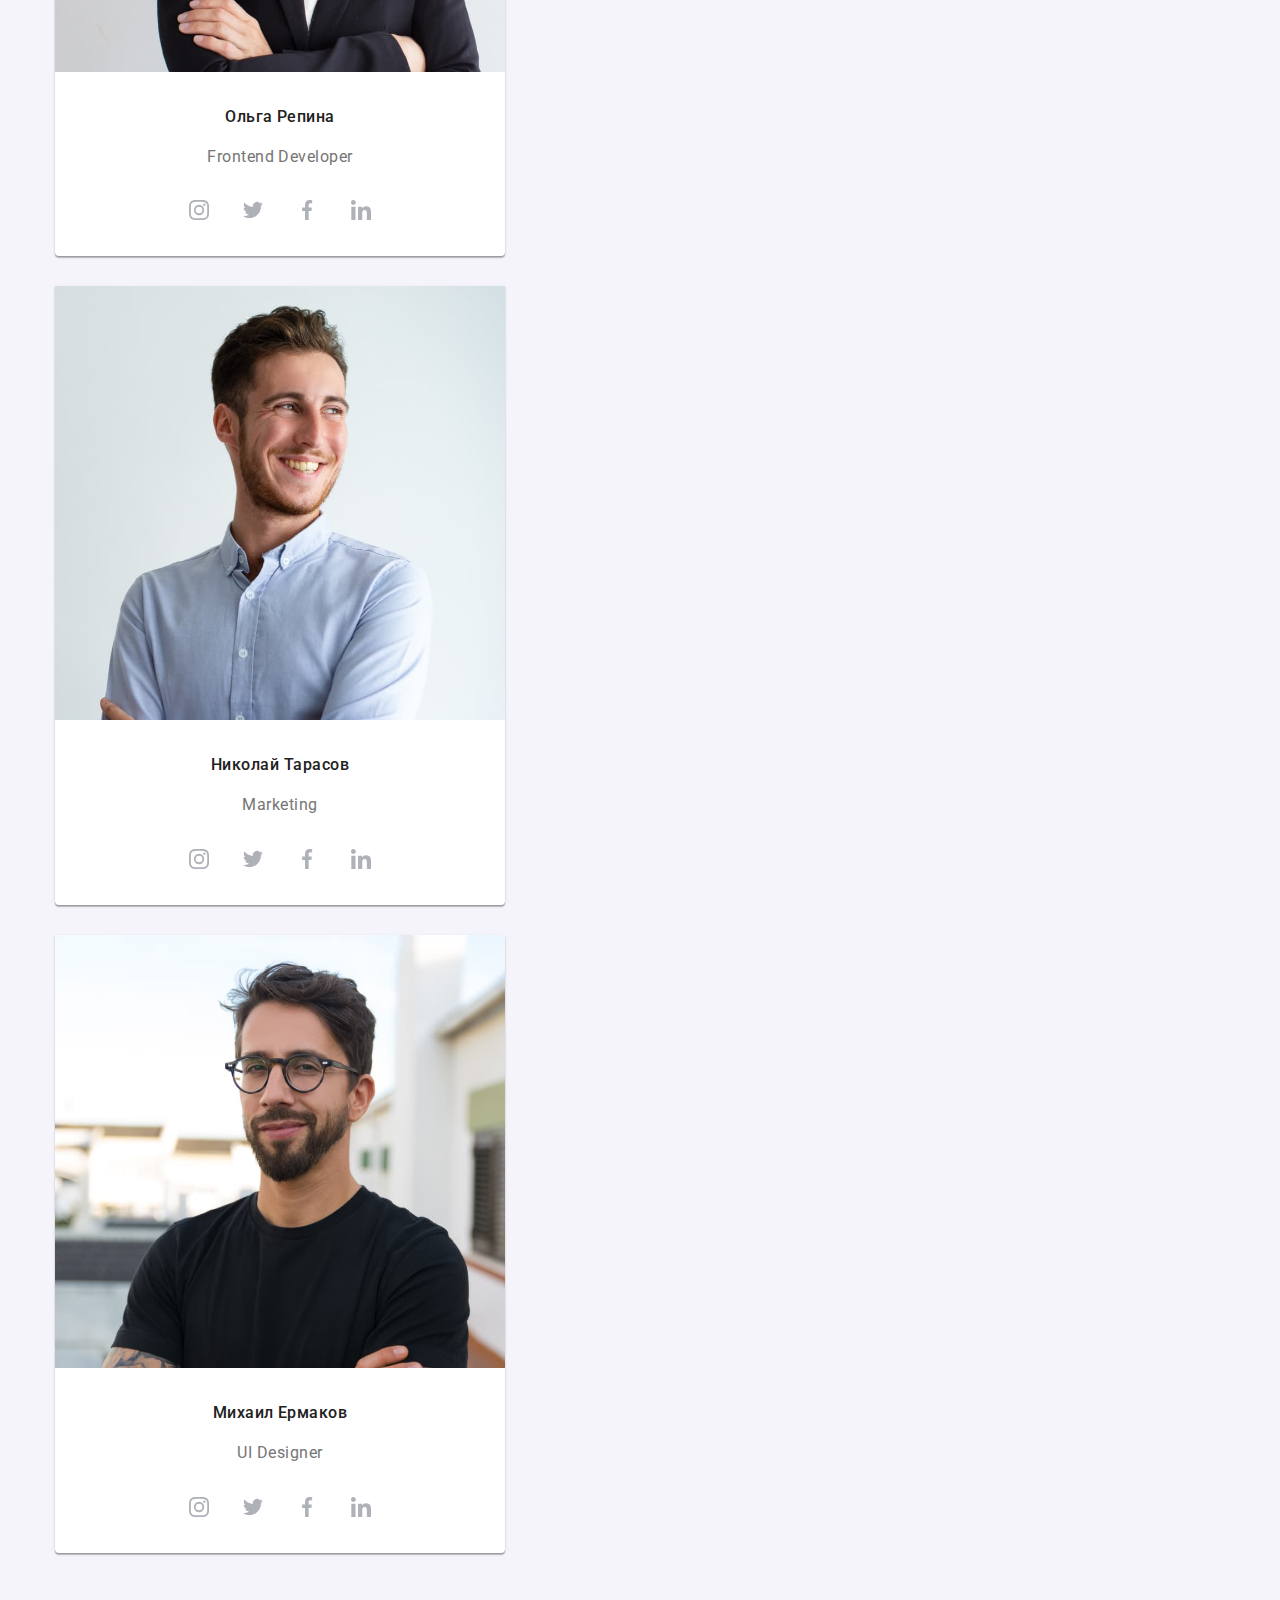
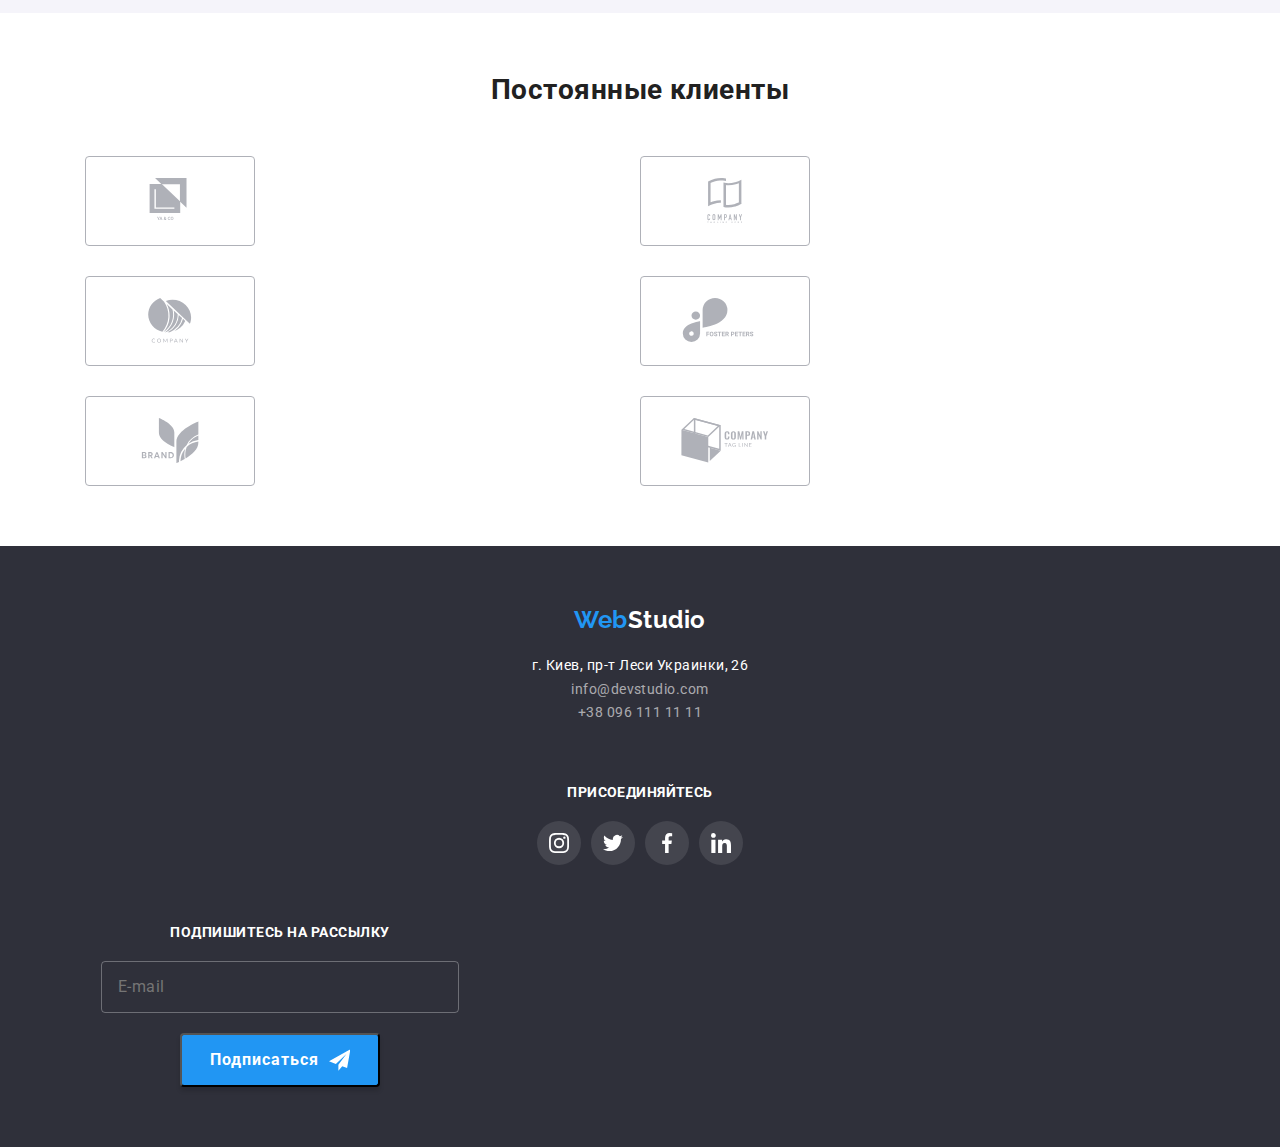
==== commit e9abf874: "mobile version" ====
--- a/index.html
+++ b/index.html
@@ -13,60 +13,71 @@
     </head>
     <body>
         <!--шапка сайта-->
-        <header>
+        <header class="header">
             <div class="container main-nav">
                 <a href="/" class="logo"
                     ><span class="accent"> Web</span>Studio</a
                 >
-                <nav class="site-nav">
-                    <ul class="nav-list">
-                        <li class="nav-list__item">
-                            <a
-                                href="./index.html"
-                                class="nav-list__link current"
-                                >Студия</a
-                            >
-                        </li>
-                        <li class="nav-list__item">
-                            <a href="./portfolio.html" class="nav-list__link"
-                                >Портфолио</a
-                            >
-                        </li>
-                        <li class="nav-list__item">
-                            <a href="" class="nav-list__link">Контакты</a>
-                        </li>
-                    </ul>
-                </nav>
-                <address class="address-nav">
-                    <ul class="address-list">
-                        <li class="address-list__item">
-                            <a
-                                href="mailto:info@devstudio.com"
-                                class="address-list__link"
-                            >
-                                <svg class="icon-mail">
-                                    <use
-                                        href="./images/symbol-defs.svg#icon-envelope"
-                                    ></use>
-                                </svg>
-                                info@devstudio.com</a
-                            >
-                        </li>
-                        <li class="address-list__item">
-                            <a
-                                href="tel:+380961111111"
-                                class="address-list__link"
-                            >
-                                <svg class="icon-phone">
-                                    <use
-                                        href="./images/symbol-defs.svg#icon-smartphone"
-                                    ></use>
-                                </svg>
-                                +38 096 111 11 11</a
-                            >
-                        </li>
-                    </ul>
-                </address>
+
+                <button type="button" class="menu-button is-open" data-menu-button>
+                    <svg class="menu-icon" aria-label="Переключатель мобильного меню" aria-controls="menu-container" aria-expanded="false">
+                        <use href="./images/iconModal-defs.svg#icon-menu" class="menu-open"></use>
+                        <use href="./images/iconModal-defs.svg#icon-close_menu" class="menu-close"></use>
+                    </svg>
+                </button>
+
+                <div class="menu-container" id="menu-container" data-menu>
+                    <nav class="site-nav">
+                        <ul class="nav-list">
+                            <li class="nav-list__item">
+                                <a
+                                    href="./index.html"
+                                    class="nav-list__link current"
+                                    >Студия</a
+                                >
+                            </li>
+                            <li class="nav-list__item">
+                                <a href="./portfolio.html" class="nav-list__link"
+                                    >Портфолио</a
+                                >
+                            </li>
+                            <li class="nav-list__item">
+                                <a href="" class="nav-list__link">Контакты</a>
+                            </li>
+                        </ul>
+                    </nav>
+                    <address class="address-nav">
+                        <ul class="address-list">
+                            <li class="address-list__item">
+                                <a
+                                    href="mailto:info@devstudio.com"
+                                    class="address-list__link"
+                                >
+                                    <svg class="icon-mail">
+                                        <use
+                                            href="./images/symbol-defs.svg#icon-envelope"
+                                        ></use>
+                                    </svg>
+                                    info@devstudio.com</a
+                                >
+                            </li>
+                            <li class="address-list__item">
+                                <a
+                                    href="tel:+380961111111"
+                                    class="address-list__link"
+                                >
+                                    <svg class="icon-phone">
+                                        <use
+                                            href="./images/symbol-defs.svg#icon-smartphone"
+                                        ></use>
+                                    </svg>
+                                    +38 096 111 11 11</a
+                                >
+                            </li>
+                        </ul>
+                    </address>
+                </div>
+                
             </div>
         </header>
         <main>
@@ -624,6 +635,7 @@
             </div>
         </footer>
 
+        <script src="./js/menu.js"></script>
         <script src="./js/modal.js"></script>
     </body>
 </html>
--- a/css/main.min.css
+++ b/css/main.min.css
@@ -3,5 +3,5 @@
  Consolas,  'Liberation Mono',  Menlo,- monospace;font-size:1em}small{font-size:80%}sub,sup{font-size:75%;line-height:0;position:relative;vertical-align:baseline}sub{bottom:-0.25em}sup{top:-0.5em}table{text-indent:0;border-color:inherit}button,input,optgroup,select,textarea{font-family:inherit;font-size:100%;line-height:1.15;margin:0}button,select{text-transform:none}button,[type='button'],[type='reset'],[type='submit']{-webkit-appearance:button}::-moz-focus-inner{border-style:none;padding:0}:-moz-focusring{outline:1px dotted ButtonText}:-moz-ui-invalid{box-shadow:none}legend{padding:0}progress{vertical-align:baseline}::-webkit-inner-spin-button,::-webkit-outer-spin-button{height:auto}[type='search']{-webkit-appearance:textfield;outline-offset:-2px}::-webkit-search-decoration{-webkit-appearance:none}::-webkit-file-upload-button{-webkit-appearance:button;font:inherit}summary{display:list-item}body{color:#757575;background-color:#fff;font-family:Roboto,sans-serif;letter-spacing:0.03em}h1,h2,h3{margin-top:0;margin-bottom:0}h3{margin-bottom:10px}a{text-decoration:none;font-style:normal}ul{list-style:none;padding-left:0;margin-top:0;margin-bottom:0}img{display:block;width:100%;height:auto}.container{padding-left:15px;padding-right:15px;margin:0 auto}@media screen and (min-width: 480px){.container{width:480px}}@media screen and (min-width: 768px){.container{width:768px}}@media screen and (min-width: 1200px){.container{width:1200px}}.header{margin-top:0;margin-bottom:0}.container.main-nav{display:flex;align-items:center}.site-nav{display:flex;align-items:center}.nav-list{display:flex;font-weight:500;font-size:14px;line-height:1.14;letter-spacing:0.02em;margin-top:0;margin-bottom:0;padding-left:0%}.nav-list__item:not(:last-child){margin-right:50px}.nav-list__link{position:relative;display:block;padding:32px 0;color:#212121}.nav-list__link:visited{color:#212121}.nav-list__link,.address-list__link{transition:color 250ms cubic-bezier(0.4, 0, 0.2, 1)}.nav-list__link:hover,.nav-list__link:focus,.nav-list__link.current,.address-list__link:hover,.address-list__link:focus{color:#2196f3}.nav-list__link.current::after{position:absolute;left:0;bottom:0;display:flex;content:"";width:100%;height:4px;background-color:#2196f3;border-radius:2px}.address-list{display:flex;padding-left:0;margin-top:0;margin-bottom:0}.address-nav{margin-left:auto}.address-list__item:not(:last-child){margin-right:50px}.address-list__link{display:inline-flex;align-items:center;color:#757575;font-weight:500;font-size:14px;line-height:1.14;letter-spacing:0.02em}.icon-mail,.icon-phone{fill:currentColor;width:16px;height:12px;margin-right:10px}.icon-phone{width:10px;height:16px}.logo{color:#212121;font-family:Raleway,sans-serif;font-weight:700;font-size:26px;line-height:1.2;margin-top:0;margin-bottom:0;margin-right:93px}.accent{color:#2196f3}.button{display:flex;justify-content:center;align-items:center;margin:auto;padding:10px 28px;width:200px;color:#fff;background-color:#2196f3;box-shadow:0px 4px 4px rgba(0,0,0,0.15);border-radius:4px;font-style:normal;font-weight:700;font-size:16px;line-height:1.87;letter-spacing:0.06em;cursor:pointer}.hero{max-width:1600px;height:600px;margin-right:auto;margin-left:auto;text-align:center;padding-top:200px;padding-bottom:200px;background-color:#2f303a;background-image:linear-gradient(to right, rgba(47,48,58,0.4), rgba(47,48,58,0.4)),url(../images/hero.jpg);background-position:center;background-size:cover}.hero__title{color:#fff;font-weight:900;font-size:44px;line-height:1.36;letter-spacing:0.06em;margin-top:0;margin-bottom:30px}.features .container{padding-top:94px;padding-bottom:94px}.features-list{display:flex}.features-list__item{width:270px}.features-list__item:not(:last-child){margin-right:30px}.icon-background{display:flex;justify-content:center;align-items:center;width:270px;height:120px;margin-bottom:30px;background-color:#f5f4fa}.features__icon{width:70px;height:70px}.features__title{text-transform:uppercase;color:#212121;font-weight:700;font-size:14px;line-height:1.14}.features__description{font-weight:400;font-size:14px;line-height:1.7;margin-top:0;margin-bottom:0}.about-us .container{padding-bottom:94px}.about-us__title{color:#212121;font-weight:700;font-size:36px;line-height:1.16;text-align:center;margin-bottom:50px}.about-us__list{display:flex;padding:0;margin:0}.about-us__item{position:relative;width:370px}.about-us__item:not(:last-child){margin-right:30px}.about-us__description{position:absolute;left:0;bottom:0%;display:inline-flex;justify-content:center;align-items:center;width:370px;height:70px;margin-top:0;margin-bottom:0;color:#fff;background-color:rgba(47,48,58,0.8);font-style:normal;font-weight:700;font-size:14px;line-height:1.14;letter-spacing:0.03em;text-transform:uppercase}.about-team{padding-top:94px;padding-bottom:94px;background-color:#f5f4fa}.about-team__list{display:flex}.about-team__item{width:270px;background-color:#fff;box-shadow:0px 1px 3px rgba(0,0,0,0.12),0px 1px 1px rgba(0,0,0,0.14),0px 2px 1px rgba(0,0,0,0.2);border-radius:0px 0px 4px 4px}.about-team__item:not(:last-child){margin-right:30px}.team-card{padding:30px}.name{margin-bottom:10px;color:#212121;font-weight:500;font-size:16px;line-height:1.9;text-align:center}.position{margin-top:0;margin-bottom:16px;font-weight:400;font-size:16px;line-height:1.9;text-align:center}.social-list{display:flex}.social-list__item:not(:last-child){margin-right:10px}.social-list__link{display:flex;justify-content:center;align-items:center;color:#afb1b8;width:44px;height:44px;border-radius:50%;transition:background-color 250ms cubic-bezier(0.4, 0, 0.2, 1),color 250ms cubic-bezier(0.4, 0, 0.2, 1)}.social-list__link:visited{color:#afb1b8}.social-list__link:hover,.social-list__link:focus{background-color:#2196f3;color:#fff}.social-list__icon{fill:currentColor;width:20px;height:20px}.client{padding-top:94px;padding-bottom:94px}.client-list{display:flex;margin:0}.client-list__item:not(:first-child){margin-left:30px}.client-list__link{display:flex;justify-content:center;align-items:center;color:#afb1b8;width:170px;height:90px;border:1px solid #afb1b8;border-radius:4px;transition:border-color 250ms cubic-bezier(0.4, 0, 0.2, 1),color 250ms cubic-bezier(0.4, 0, 0.2, 1)}.client-list__link:visited{color:#afb1b8}.client-list__link:hover,.client-list__link:focus{border-color:#2196f3;color:#2196f3}.client-list__icon{width:90px;height:45px;fill:currentColor}.backdrop.is-hidden{opacity:0;pointer-events:none}.backdrop{position:fixed;top:0;left:0;width:100%;height:100%;background-color:rgba(0,0,0,0.2);opacity:1;transition:opacity 250ms cubic-bezier(0.4, 0, 0.2, 1)}.modal{position:absolute;top:50%;left:50%;transform:translate(-50%, -50%);min-width:528px;min-height:581px;padding:40px;background-color:#fff}.close{position:absolute;top:8px;right:8px;padding:8px;width:30px;height:30px;color:#000000;background-color:transparent;border:1px solid rgba(0,0,0,0.1);border-radius:50%}.iconClose{position:absolute;top:50%;left:50%;transform:translate(-50%, -50%);width:18px;height:18px;transition:fill 250ms cubic-bezier(0.4, 0, 0.2, 1)}.close:hover .iconClose,.close:focus .iconClose{fill:#2196f3}.inputField{display:block;margin-bottom:10px}.inputBox{position:relative;color:#212121;transition:color 250ms cubic-bezier(0.4, 0, 0.2, 1)}.inputBox:focus-within{color:#2196f3}.form-modal__title{margin-top:0;margin-bottom:12px;color:#212121;font-style:normal;font-weight:700;font-size:20px;line-height:1.15;text-align:center;letter-spacing:0.03em}.inputTitle{display:block;margin-top:0;margin-bottom:4px;font-style:normal;font-weight:400;font-size:12px;line-height:1.16;letter-spacing:0.01em}.inputBox input{width:100%;padding:11px 0 11px 42px;border:1px solid rgba(33,33,33,0.2);border-radius:4px;transition:border-color 250ms cubic-bezier(0.4, 0, 0.2, 1)}.form-modal input:focus,.textareaField textarea:focus{border-color:#2196f3;cursor:pointer;outline:0}.iconFormModal{position:absolute;top:50%;left:12px;transform:translateY(-50%);width:18px;height:18px;fill:currentColor}.textareaField{margin-bottom:20px}.textarea{padding:12px 16px;resize:none;border:1px solid rgba(33,33,33,0.2);border-radius:4px;transition:border-color 250ms cubic-bezier(0.4, 0, 0.2, 1)}.textarea::placeholder{font-size:14px;line-height:1.14;color:rgba(117,117,117,0.5)}.checkboxField{display:flex;justify-content:center;align-items:center;margin-bottom:30px;cursor:pointer}input:checked+.agreement::before{background-color:#2196f3;background-image:url(../images/icon-check.svg);background-origin:border-box}.visually-hidden{position:absolute;clip:rect(0 0 0 0);width:1px;height:1px;margin:-1px}.agreement::before{content:"";display:inline-block;margin-right:8px;width:16px;height:15px;background-image:url(../images/square.svg);background-size:contain;background-repeat:no-repeat;background-position:center}.agreement{display:flex;align-items:center;font-weight:400;font-size:14px;line-height:1.71;letter-spacing:0.03em}.checkboxField a{color:#2196f3;text-decoration:underline}footer{background-color:#2f303a}footer .container{display:flex;justify-content:space-between;align-items:baseline;padding-top:60px;padding-bottom:60px}.footer__logo{display:inline-block;margin-right:0;margin-bottom:20px;color:#fff}.footer-address__list{font-style:normal}.footer-address__link,.footer-address__item{color:rgba(255,255,255,0.6);font-weight:400;font-size:14px;line-height:1.7}.footer-address__item{color:#fff}.footer-social{margin-left:70px}.footer-social__title{margin-top:0;margin-bottom:20px;color:#fff;font-weight:700;font-size:14px;line-height:1.14;letter-spacing:0.03em;text-transform:uppercase}.footer-social__link{background-color:rgba(255,255,255,0.1);transition:background-color 250ms cubic-bezier(0.4, 0, 0.2, 1)}.footer-social__icon{fill:#fff}.footer-form{width:570px}.footer-form__title{display:block;margin-top:0;margin-bottom:20px;font-style:normal;font-weight:700;font-size:14px;line-height:1.14;text-transform:uppercase;color:#fff}.mail-form{display:flex;align-items:center}.mail-form__input{width:358px;padding:15px 0 15px 16px;margin-right:12px;background-color:transparent;font-style:normal;font-weight:400;font-size:16px;line-height:1.25;letter-spacing:0.03em;color:rgba(255,255,255,0.6);border:1px solid rgba(255,255,255,0.3);border-radius:4px}.button__icon{margin-left:10px;width:24px;height:24px}.portfolio.container{padding-top:94px;padding-bottom:94px;border-top:1px solid #ececec}.button-list{display:flex;margin-top:0;margin-bottom:34px;justify-content:center}.button-list__button{color:#212121;background-color:#f5f4fa;font-weight:500;font-size:16px;line-height:1.6;letter-spacing:0.03em;border-radius:4px;border-color:transparent;padding:6px 22px;cursor:pointer;transition:background-color 250ms cubic-bezier(0.4, 0, 0.2, 1),color 250ms cubic-bezier(0.4, 0, 0.2, 1),box-shadow 250ms cubic-bezier(0.4, 0, 0.2, 1)}.button-list__button:hover,.button-list__button:focus{color:#fff;background-color:#2196f3;box-shadow:0px 3px 1px rgba(0,0,0,0.1),0px 1px 2px rgba(0,0,0,0.08),0px 2px 2px rgba(0,0,0,0.12)}.button-list__item:not(:last-child){margin-right:8px}.portfolio-list{padding-left:0;margin-top:0;margin-bottom:0;display:flex;flex-wrap:wrap}.portfolio-list__item{width:calc((100% - 60px) / 3);min-height:404px;margin-right:30px;margin-bottom:30px}.portfolio-list__link{display:block}.portfolio-list__link:hover,.portfolio-list__link:focus{box-shadow:0px 1px 1px rgba(0,0,0,0.12),0px 4px 4px rgba(0,0,0,0.06),1px 4px 6px rgba(0,0,0,0.16)}.portfolio-list__item:nth-child(3n){margin-right:0}.portfolio-list__item:nth-last-child(-n+3){margin-bottom:0}.card-content{border-right-width:1px;border-right-style:solid;border-right-color:#eeeeee;border-bottom-width:1px;border-bottom-style:solid;border-bottom-color:#eeeeee;border-left-width:1px;border-left-style:solid;border-left-color:#eeeeee;padding:20px 24px}.card-content__title{margin-bottom:4px;color:#212121;font-weight:700;font-size:18px;line-height:2;letter-spacing:0.06em}.card-content__description{margin:0;color:#757575;font-weight:400;font-size:16px;line-height:1.9;letter-spacing:0.03em}.thumb{position:relative;overflow:hidden}.overlay{position:absolute;top:0;left:0;transform:translateY(100%);transition:transform 250ms cubic-bezier(0.4, 0, 0.2, 1);width:100%;height:100%;padding:24px 63px;background-color:rgba(33,150,243,0.9)}.portfolio-list__link:hover .overlay{transform:translateY(0)}.overlay__description{margin-top:0;margin-bottom:0;font-style:normal;font-weight:400;font-size:18px;line-height:1.56;letter-spacing:0.03em;color:#fff}
+ monospace;font-size:1em}small{font-size:80%}sub,sup{font-size:75%;line-height:0;position:relative;vertical-align:baseline}sub{bottom:-0.25em}sup{top:-0.5em}table{text-indent:0;border-color:inherit}button,input,optgroup,select,textarea{font-family:inherit;font-size:100%;line-height:1.15;margin:0}button,select{text-transform:none}button,[type='button'],[type='reset'],[type='submit']{-webkit-appearance:button}::-moz-focus-inner{border-style:none;padding:0}:-moz-focusring{outline:1px dotted ButtonText}:-moz-ui-invalid{box-shadow:none}legend{padding:0}progress{vertical-align:baseline}::-webkit-inner-spin-button,::-webkit-outer-spin-button{height:auto}[type='search']{-webkit-appearance:textfield;outline-offset:-2px}::-webkit-search-decoration{-webkit-appearance:none}::-webkit-file-upload-button{-webkit-appearance:button;font:inherit}summary{display:list-item}body{color:#757575;background-color:#fff;font-family:Roboto,sans-serif;letter-spacing:0.03em}body.modal-open{overflow:hidden}h1,h2,h3{margin-top:0;margin-bottom:0}h3{margin-bottom:10px}a{text-decoration:none;font-style:normal}ul{list-style:none;padding-left:0;margin-top:0;margin-bottom:0}img{display:block;width:100%;height:auto}.container{padding-left:15px;padding-right:15px;margin:0 auto}@media screen and (min-width: 480px){.container{width:480px}}@media screen and (min-width: 768px){.container{width:768px}}@media screen and (min-width: 1200px){.container{width:1200px}}.header{position:relative}.main-nav{padding-top:16px;padding-bottom:16px;display:flex;align-items:center}.menu-button{display:inline-flex;margin-left:278px;width:40px;height:40px;padding:12px 8px;background-color:transparent;border:none}.menu-icon{width:25px;height:18px}.menu-close{width:18px;height:18px;display:block;fill:currentColor}.menu-button.is-open .menu-close{display:none}.menu-open{width:24px;height:16px;display:none;fill:currentColor}.menu-button.is-open .menu-open{display:block}.menu-container{position:absolute;top:100%;left:0;width:100%;display:none;background-color:#fff;border-top:1px solid #ECECEC;box-shadow:0px 4px 8px rgba(0,0,0,0.04),0px 2px 4px rgba(0,0,0,0.08),0px 1px 3px rgba(0,0,0,0.16)}.menu-container.is-open{display:block;padding-top:60px;padding-bottom:60px}.nav-list{text-align:center;font-weight:500;font-size:18px;line-height:1.17;letter-spacing:0.02em;padding-left:0;margin-bottom:60px}.nav-list__item:not(:last-child){margin-bottom:40px}.nav-list__link{position:relative;display:inline-block;color:#212121;padding-bottom:8px}.nav-list__link:visited{color:#212121}.nav-list__link,.address-list__link{transition:color 250ms cubic-bezier(0.4, 0, 0.2, 1)}.menu-button:hover,.menu-button:focus,.nav-list__link:hover,.nav-list__link:focus,.nav-list__link.current,.address-list__link:hover,.address-list__link:focus{color:#2196f3}.nav-list__link.current::after{position:absolute;left:0;bottom:0;display:flex;content:"";width:100%;height:4px;background-color:#2196f3;border-radius:2px}.address-list{text-align:center}.address-list__item:not(:last-child){margin-bottom:16px}.address-list__link{display:inline-flex;align-items:center;color:#757575;font-weight:500;font-size:18px;line-height:1.17;letter-spacing:0.02em}.icon-mail,.icon-phone{fill:currentColor;width:16px;height:12px;margin-right:10px}.icon-phone{width:10px;height:16px}.logo{color:#212121;font-family:Raleway,sans-serif;font-weight:700;font-size:24px;line-height:1.17}.accent{color:#2196f3}.button{display:flex;justify-content:center;align-items:center;margin:auto;padding:10px 28px;width:200px;color:#fff;background-color:#2196f3;box-shadow:0px 4px 4px rgba(0,0,0,0.15);border-radius:4px;font-style:normal;font-weight:700;font-size:16px;line-height:1.87;letter-spacing:0.06em;cursor:pointer}.hero{max-width:1600px;height:400px;margin-right:auto;margin-left:auto;text-align:center;padding-top:118px;padding-bottom:118px;background-color:#2f303a;background-image:linear-gradient(to right, rgba(47,48,58,0.4), rgba(47,48,58,0.4)),url(../images/hero.jpg);background-position:center;background-size:cover}.hero__title{color:#fff;font-weight:900;font-size:26px;line-height:1.61;letter-spacing:0.06em;margin-top:0;margin-bottom:30px}.features .container{padding:60px 15px}.features-list__item{width:450px}.features-list__item:not(:last-child){margin-bottom:30px}.icon-background{display:flex;justify-content:center;align-items:center;width:450px;height:120px;margin-bottom:30px;background-color:#f5f4fa}.features__icon{width:70px;height:70px}.features__title{text-align:center;text-transform:uppercase;color:#212121;font-weight:700;font-size:14px;line-height:1.14}.features__description{font-weight:400;font-size:14px;line-height:1.7;margin-top:0;margin-bottom:0}.about-us .container{display:none;padding-bottom:94px}@media screen and (min-width: 1200px){.about-us .container{display:block}}.about-us__title{color:#212121;font-weight:700;font-size:28px;line-height:1.18;text-align:center;margin-bottom:50px}.about-us__list{display:flex;padding:0;margin:0}.about-us__item{position:relative;width:370px}.about-us__item:not(:last-child){margin-right:30px}.about-us__description{position:absolute;left:0;bottom:0%;display:inline-flex;justify-content:center;align-items:center;width:370px;height:70px;margin-top:0;margin-bottom:0;color:#fff;background-color:rgba(47,48,58,0.8);font-style:normal;font-weight:700;font-size:14px;line-height:1.14;letter-spacing:0.03em;text-transform:uppercase}.about-team{padding:60px 15px;background-color:#f5f4fa}.about-team__item{width:450px;background-color:#fff;box-shadow:0px 1px 3px rgba(0,0,0,0.12),0px 1px 1px rgba(0,0,0,0.14),0px 2px 1px rgba(0,0,0,0.2);border-radius:0px 0px 4px 4px}.about-team__item:not(:last-child){margin-bottom:30px}.team-card{padding-top:30px;padding-bottom:24px;text-align:center}.name{margin-bottom:10px;color:#212121;font-weight:500;font-size:16px;line-height:1.9}.position{margin-top:0;margin-bottom:16px;font-weight:400;font-size:16px;line-height:1.9}.social-list{display:flex;justify-content:center}.social-list__item:not(:last-child){margin-right:10px}.social-list__link{display:flex;justify-content:center;align-items:center;color:#afb1b8;width:44px;height:44px;border-radius:50%;transition:background-color 250ms cubic-bezier(0.4, 0, 0.2, 1),color 250ms cubic-bezier(0.4, 0, 0.2, 1)}.social-list__link:visited{color:#afb1b8}.social-list__link:hover,.social-list__link:focus{background-color:#2196f3;color:#fff}.social-list__icon{fill:currentColor;width:20px;height:20px}.client{padding-top:60px;padding-bottom:60px}.client-list{display:flex;flex-wrap:wrap;justify-content:center}.client-list__item{flex-basis:calc((100% - 4 * 15px) / 2)}.client-list__item:not(:nth-last-child(-n+2)){margin-bottom:30px}.client-list__link{display:flex;justify-content:center;align-items:center;color:#afb1b8;width:170px;height:90px;border:1px solid #afb1b8;border-radius:4px;transition:border-color 250ms cubic-bezier(0.4, 0, 0.2, 1),color 250ms cubic-bezier(0.4, 0, 0.2, 1)}.client-list__link:visited{color:#afb1b8}.client-list__link:hover,.client-list__link:focus{border-color:#2196f3;color:#2196f3}.client-list__icon{width:90px;height:45px;fill:currentColor}.backdrop.is-hidden{opacity:0;pointer-events:none}.backdrop{position:fixed;top:0;left:0;width:100%;height:100%;padding:93px 15px;background-color:rgba(0,0,0,0.2);opacity:1;transition:opacity 250ms cubic-bezier(0.4, 0, 0.2, 1);overflow-y:scroll}.modal{position:relative;min-width:450px;min-height:609px;padding:40px;background-color:#fff}.close{position:absolute;top:8px;right:8px;padding:8px;width:30px;height:30px;color:#000000;background-color:transparent;border:1px solid rgba(0,0,0,0.1);border-radius:50%}.iconClose{position:absolute;top:50%;left:50%;transform:translate(-50%, -50%);width:18px;height:18px;transition:fill 250ms cubic-bezier(0.4, 0, 0.2, 1)}.close:hover .iconClose,.close:focus .iconClose{fill:#2196f3}.inputField{display:block;margin-bottom:10px}.inputBox{position:relative;color:#212121;transition:color 250ms cubic-bezier(0.4, 0, 0.2, 1)}.inputBox:focus-within{color:#2196f3}.form-modal__title{margin-top:0;margin-bottom:12px;color:#212121;font-style:normal;font-weight:700;font-size:20px;line-height:1.5;text-align:center;letter-spacing:0.03em}.inputTitle{display:block;margin-top:0;margin-bottom:4px;font-style:normal;font-weight:400;font-size:12px;line-height:1.16;letter-spacing:0.01em}.inputBox input{width:100%;padding:11px 0 11px 42px;border:1px solid rgba(33,33,33,0.2);border-radius:4px;transition:border-color 250ms cubic-bezier(0.4, 0, 0.2, 1)}.form-modal input:focus,.textareaField textarea:focus{border-color:#2196f3;cursor:pointer;outline:0}.iconFormModal{position:absolute;top:50%;left:12px;transform:translateY(-50%);width:18px;height:18px;fill:currentColor}.textareaField{margin-bottom:20px}.textarea{width:100%;padding:12px 16px;resize:none;border:1px solid rgba(33,33,33,0.2);border-radius:4px;transition:border-color 250ms cubic-bezier(0.4, 0, 0.2, 1)}.textarea::placeholder{font-size:14px;line-height:1.14;color:rgba(117,117,117,0.5)}.checkboxField{display:flex;justify-content:center;align-items:center;margin-bottom:30px;cursor:pointer}input:checked+.agreement::before{background-color:#2196f3;background-image:url(../images/icon-check.svg);background-origin:border-box}.visually-hidden{position:absolute;clip:rect(0 0 0 0);width:1px;height:1px;margin:-1px}.agreement::before{content:"";display:inline-block;margin-right:8px;width:16px;height:15px;background-image:url(../images/square.svg);background-size:contain;background-repeat:no-repeat;background-position:center}.agreement{display:flex;align-items:center;font-weight:400;font-size:12px;line-height:1.7;letter-spacing:0.03em}.checkboxField a{color:#2196f3;text-decoration:underline}footer{background-color:#2f303a}footer .container{padding-top:60px;padding-bottom:60px}.footer-address{margin-bottom:60px;text-align:center}.footer__logo{display:inline-block;margin-right:0;margin-bottom:20px;color:#fff}.footer-address__list{font-style:normal}.footer-address__link,.footer-address__item{color:rgba(255,255,255,0.6);font-weight:400;font-size:14px;line-height:1.7}.footer-address__item{color:#fff}.footer-social{margin-bottom:60px;text-align:center}.footer-social__title{margin-top:0;margin-bottom:20px;color:#fff;font-weight:700;font-size:14px;line-height:1.14;letter-spacing:0.03em;text-transform:uppercase}.footer-social__link{background-color:rgba(255,255,255,0.1);transition:background-color 250ms cubic-bezier(0.4, 0, 0.2, 1)}.footer-social__icon{fill:#fff}.footer-form{width:450px;text-align:center}.footer-form__title{display:block;margin-top:0;margin-bottom:20px;font-style:normal;font-weight:700;font-size:14px;line-height:1.14;text-transform:uppercase;color:#fff}.mail-form__input{width:358px;padding:15px 0 15px 16px;margin-bottom:20px;background-color:transparent;font-style:normal;font-weight:400;font-size:16px;line-height:1.25;letter-spacing:0.03em;color:rgba(255,255,255,0.6);border:1px solid rgba(255,255,255,0.3);border-radius:4px}.button__icon{margin-left:10px;width:24px;height:24px}.portfolio.container{padding-top:60px;padding-bottom:60px;border-top:1px solid #ececec}.button-list{display:flex;flex-wrap:wrap;margin-top:0;margin-bottom:40px}.button-list__button{color:#212121;background-color:#f5f4fa;font-weight:500;font-size:16px;line-height:1.6;letter-spacing:0.03em;border-radius:4px;border-color:transparent;padding:6px 22px;cursor:pointer;transition:background-color 250ms cubic-bezier(0.4, 0, 0.2, 1),color 250ms cubic-bezier(0.4, 0, 0.2, 1),box-shadow 250ms cubic-bezier(0.4, 0, 0.2, 1)}.button-list__button:hover,.button-list__button:focus{color:#fff;background-color:#2196f3;box-shadow:0px 3px 1px rgba(0,0,0,0.1),0px 1px 2px rgba(0,0,0,0.08),0px 2px 2px rgba(0,0,0,0.12)}.button-list__item{margin-top:15px}.button-list__item:not(:last-child){margin-right:8px}.button-list__item:nth-child(-n+3){margin-top:0}.portfolio-list__link{display:block}.portfolio-list__link:hover,.portfolio-list__link:focus{box-shadow:0px 1px 1px rgba(0,0,0,0.12),0px 4px 4px rgba(0,0,0,0.06),1px 4px 6px rgba(0,0,0,0.16)}.portfolio-list__item:nth-child(3n){margin-right:0}.portfolio-list__item:nth-last-child(-n+3){margin-bottom:0}.card-content{border-right-width:1px;border-right-style:solid;border-right-color:#eeeeee;border-bottom-width:1px;border-bottom-style:solid;border-bottom-color:#eeeeee;border-left-width:1px;border-left-style:solid;border-left-color:#eeeeee;padding:20px 24px}.card-content__title{margin-bottom:4px;color:#212121;font-weight:700;font-size:18px;line-height:2;letter-spacing:0.06em}.card-content__description{margin:0;color:#757575;font-weight:400;font-size:16px;line-height:1.9;letter-spacing:0.03em}.thumb{position:relative;overflow:hidden}.overlay{position:absolute;top:0;left:0;transform:translateY(100%);transition:transform 250ms cubic-bezier(0.4, 0, 0.2, 1);width:100%;height:100%;padding:24px 63px;background-color:rgba(33,150,243,0.9)}.portfolio-list__link:hover .overlay{transform:translateY(0)}.overlay__description{margin-top:0;margin-bottom:0;font-style:normal;font-weight:400;font-size:18px;line-height:1.56;letter-spacing:0.03em;color:#fff}
 /*# sourceMappingURL=main.min.css.map */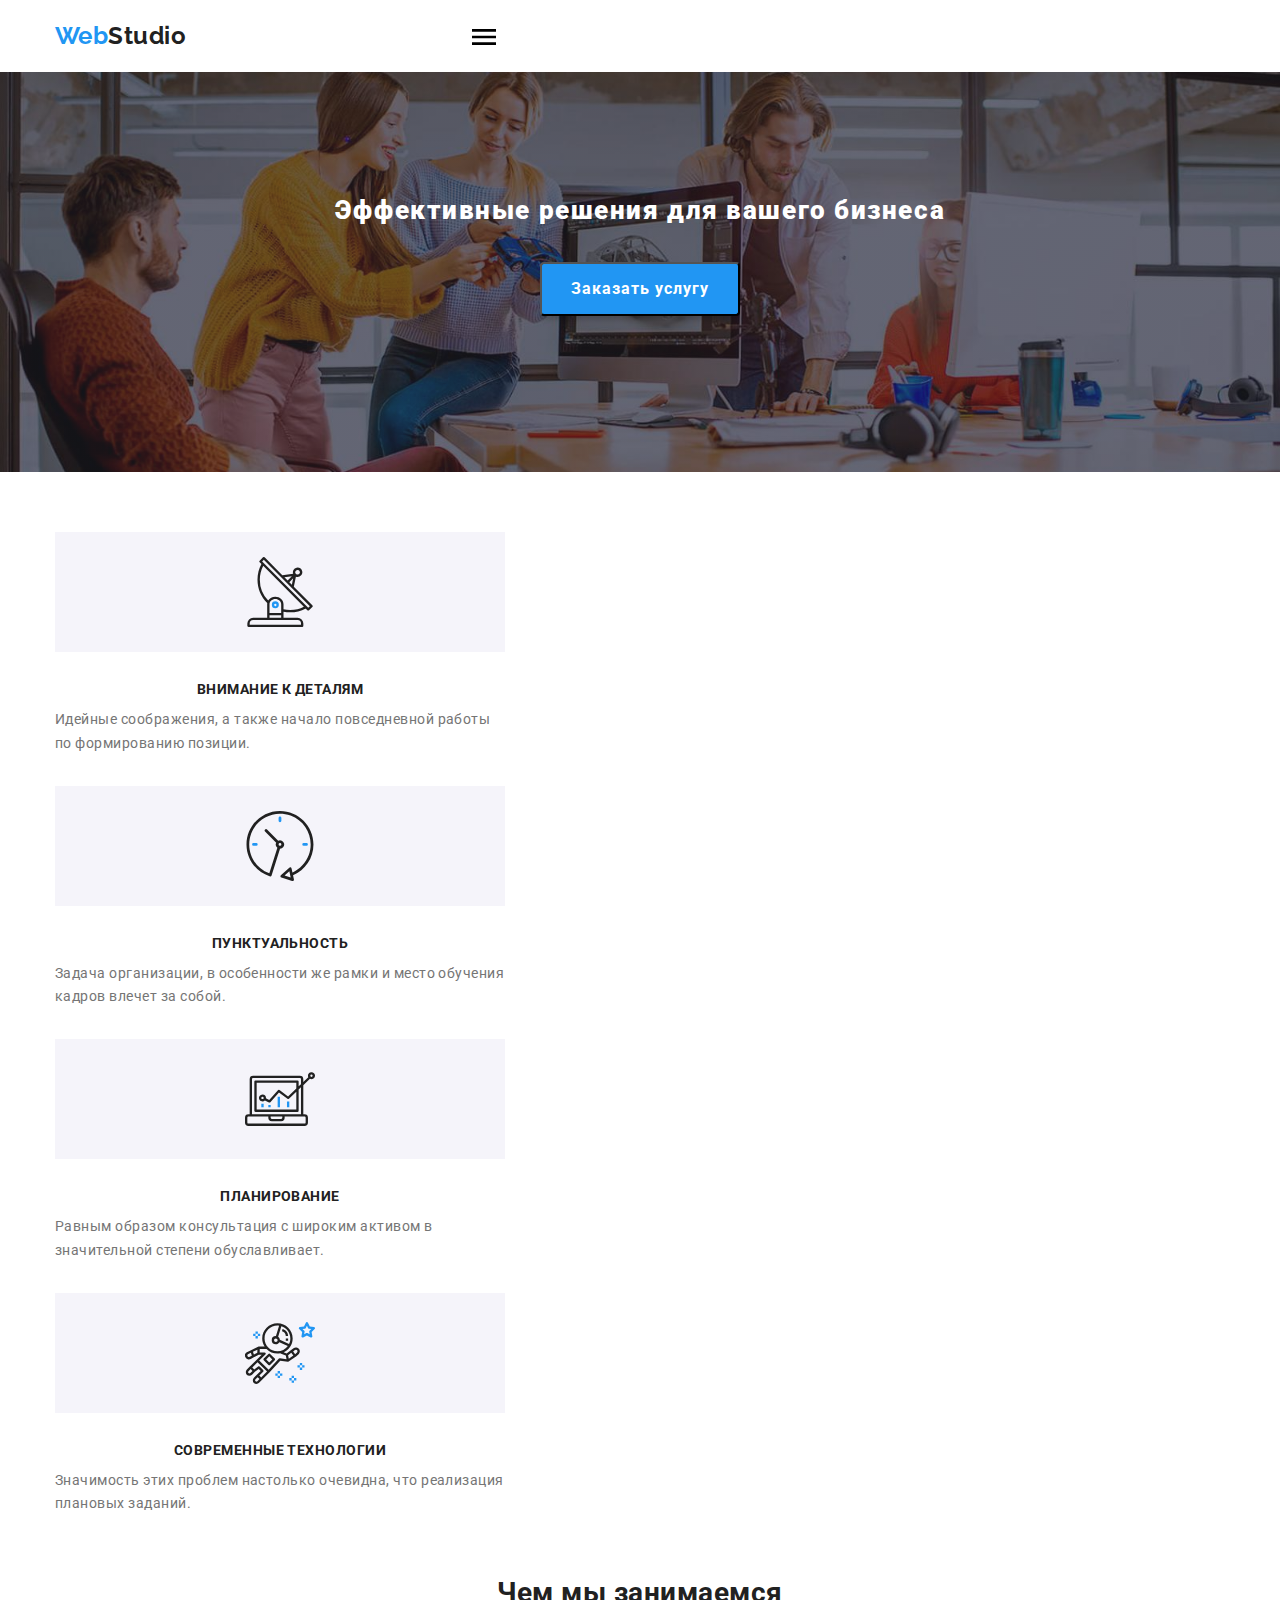
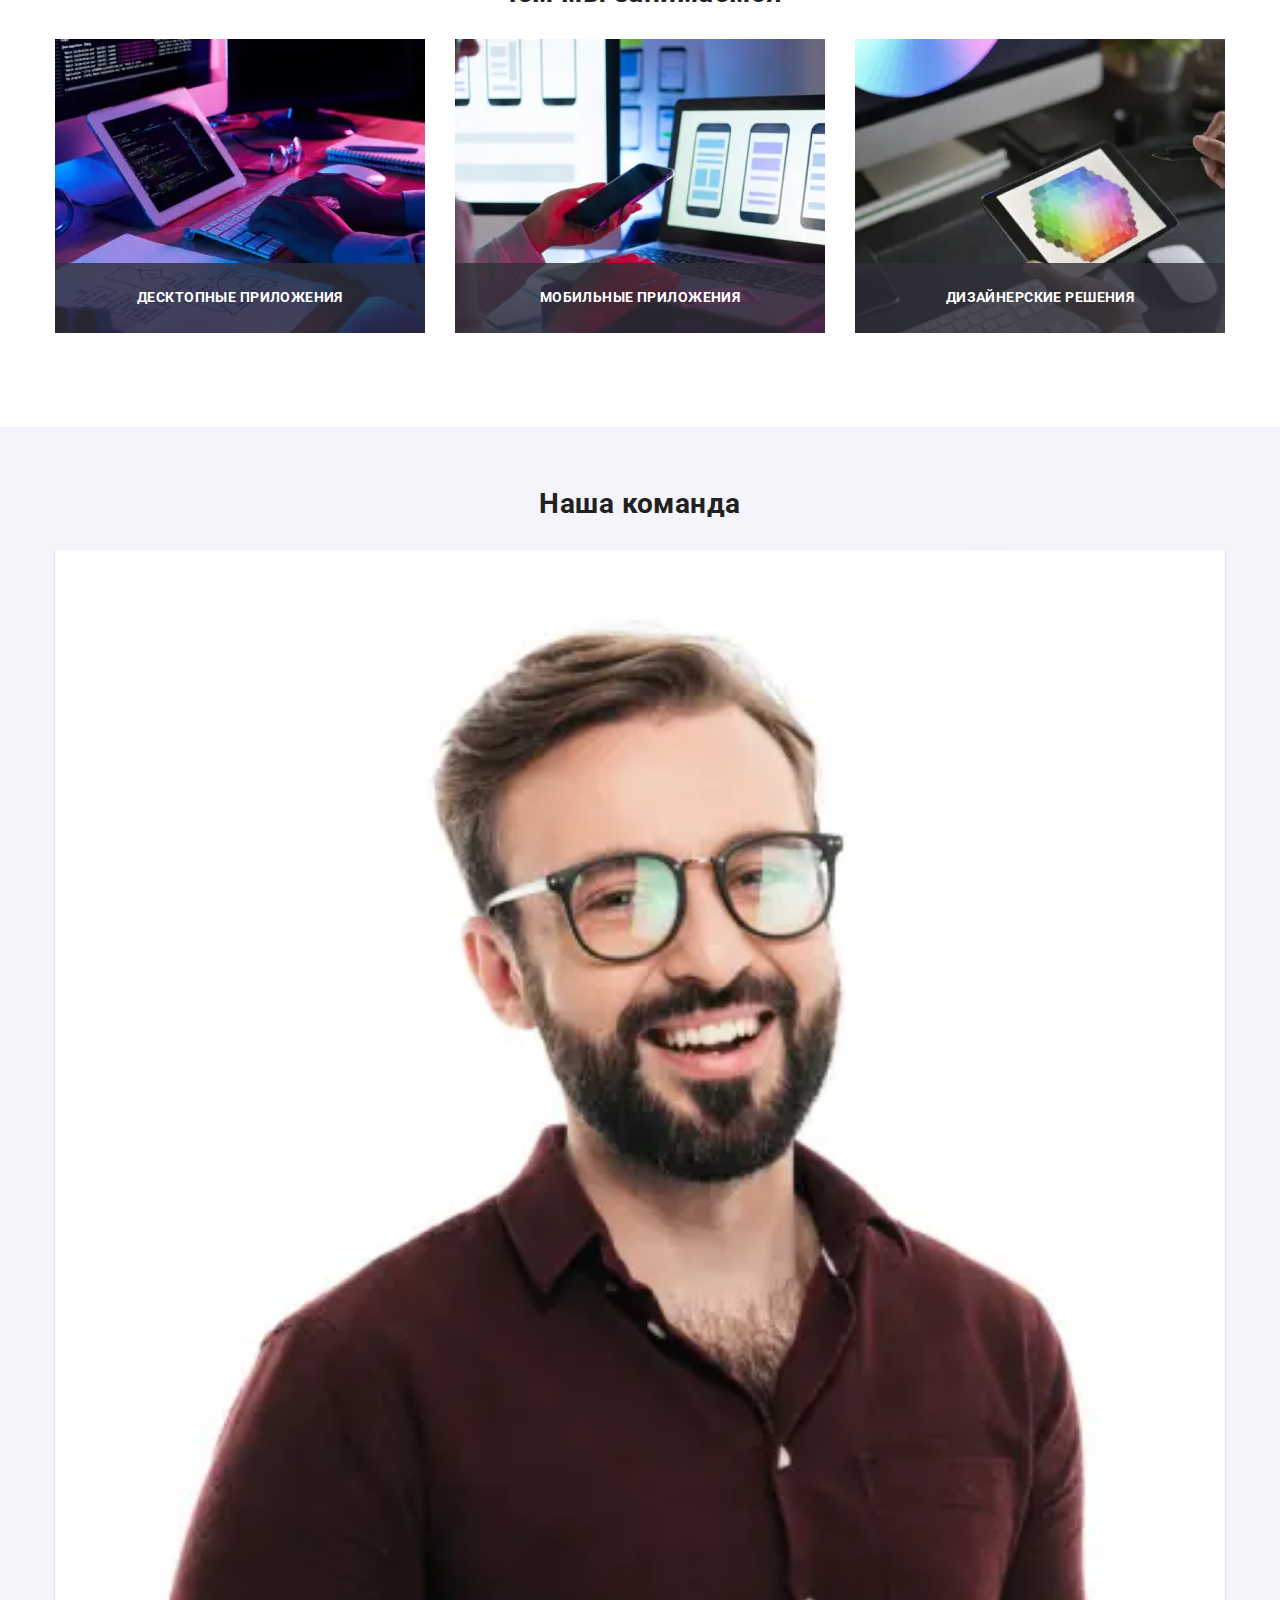
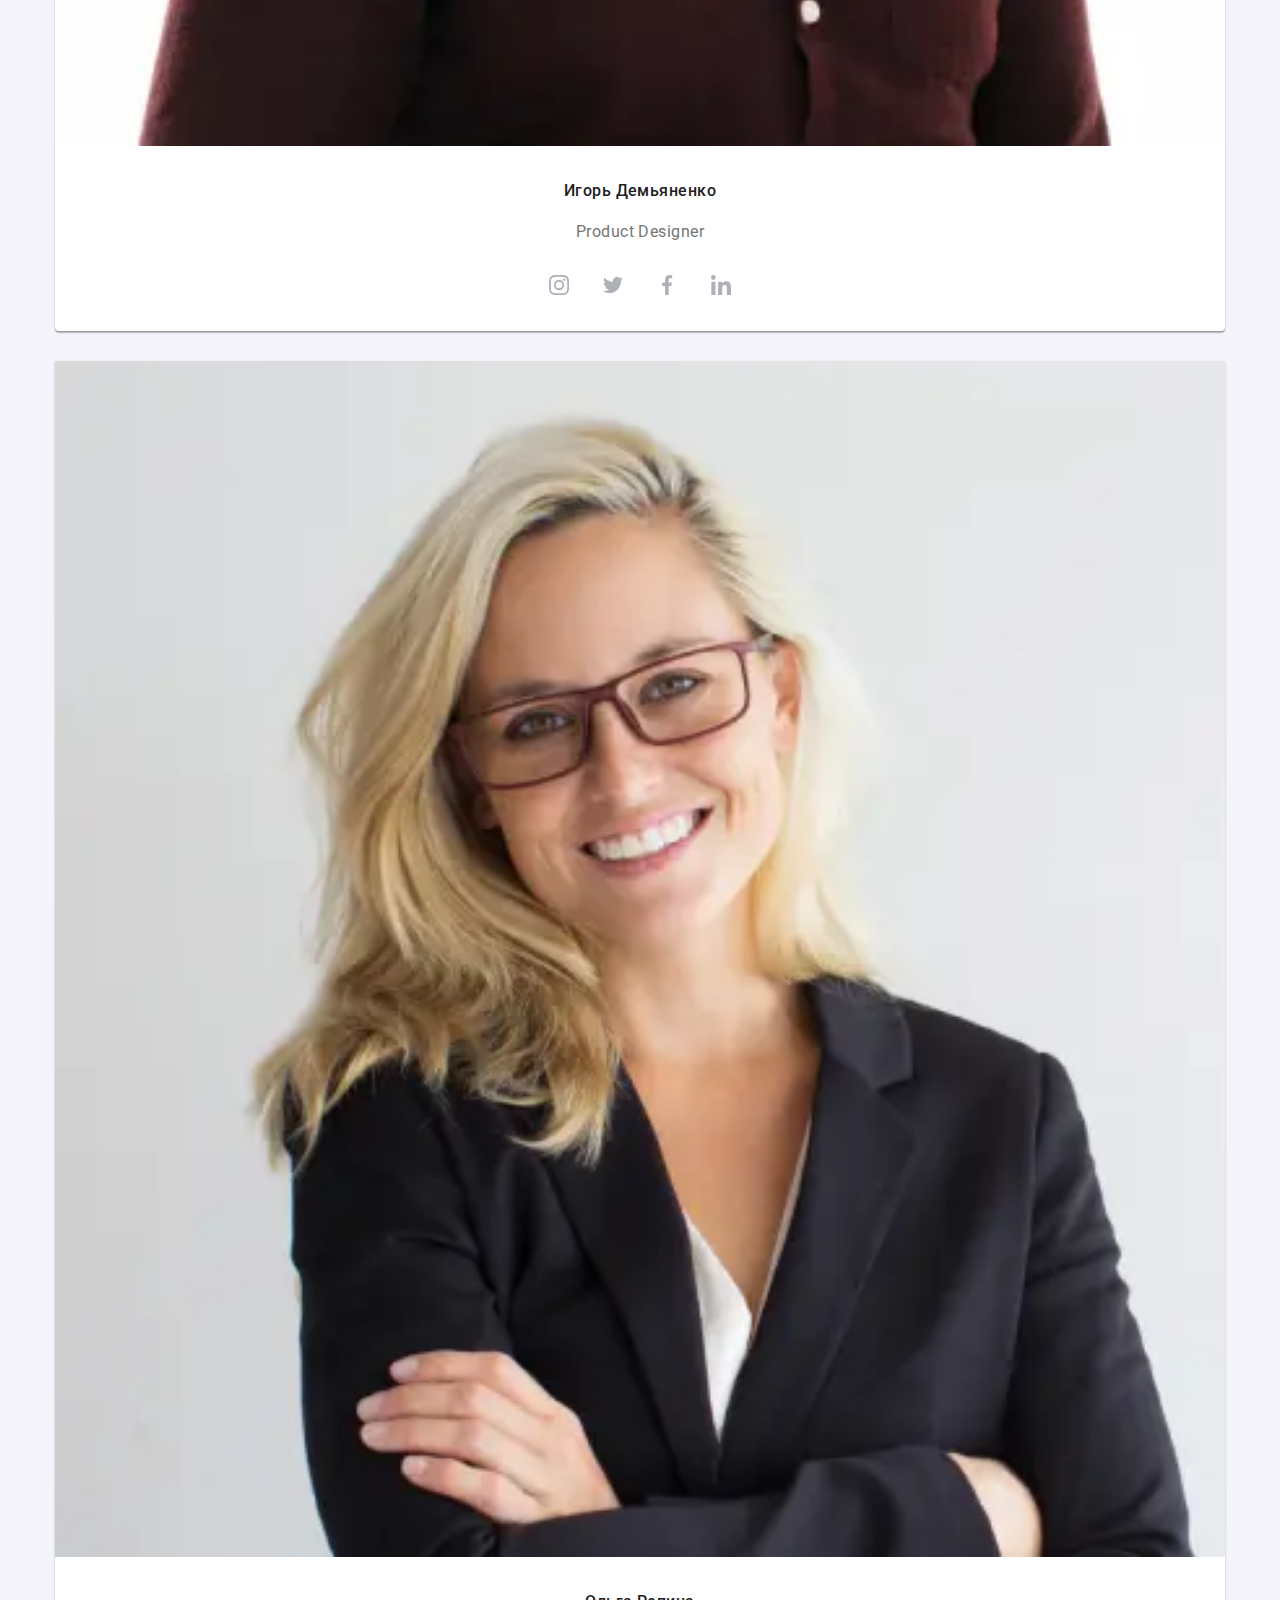
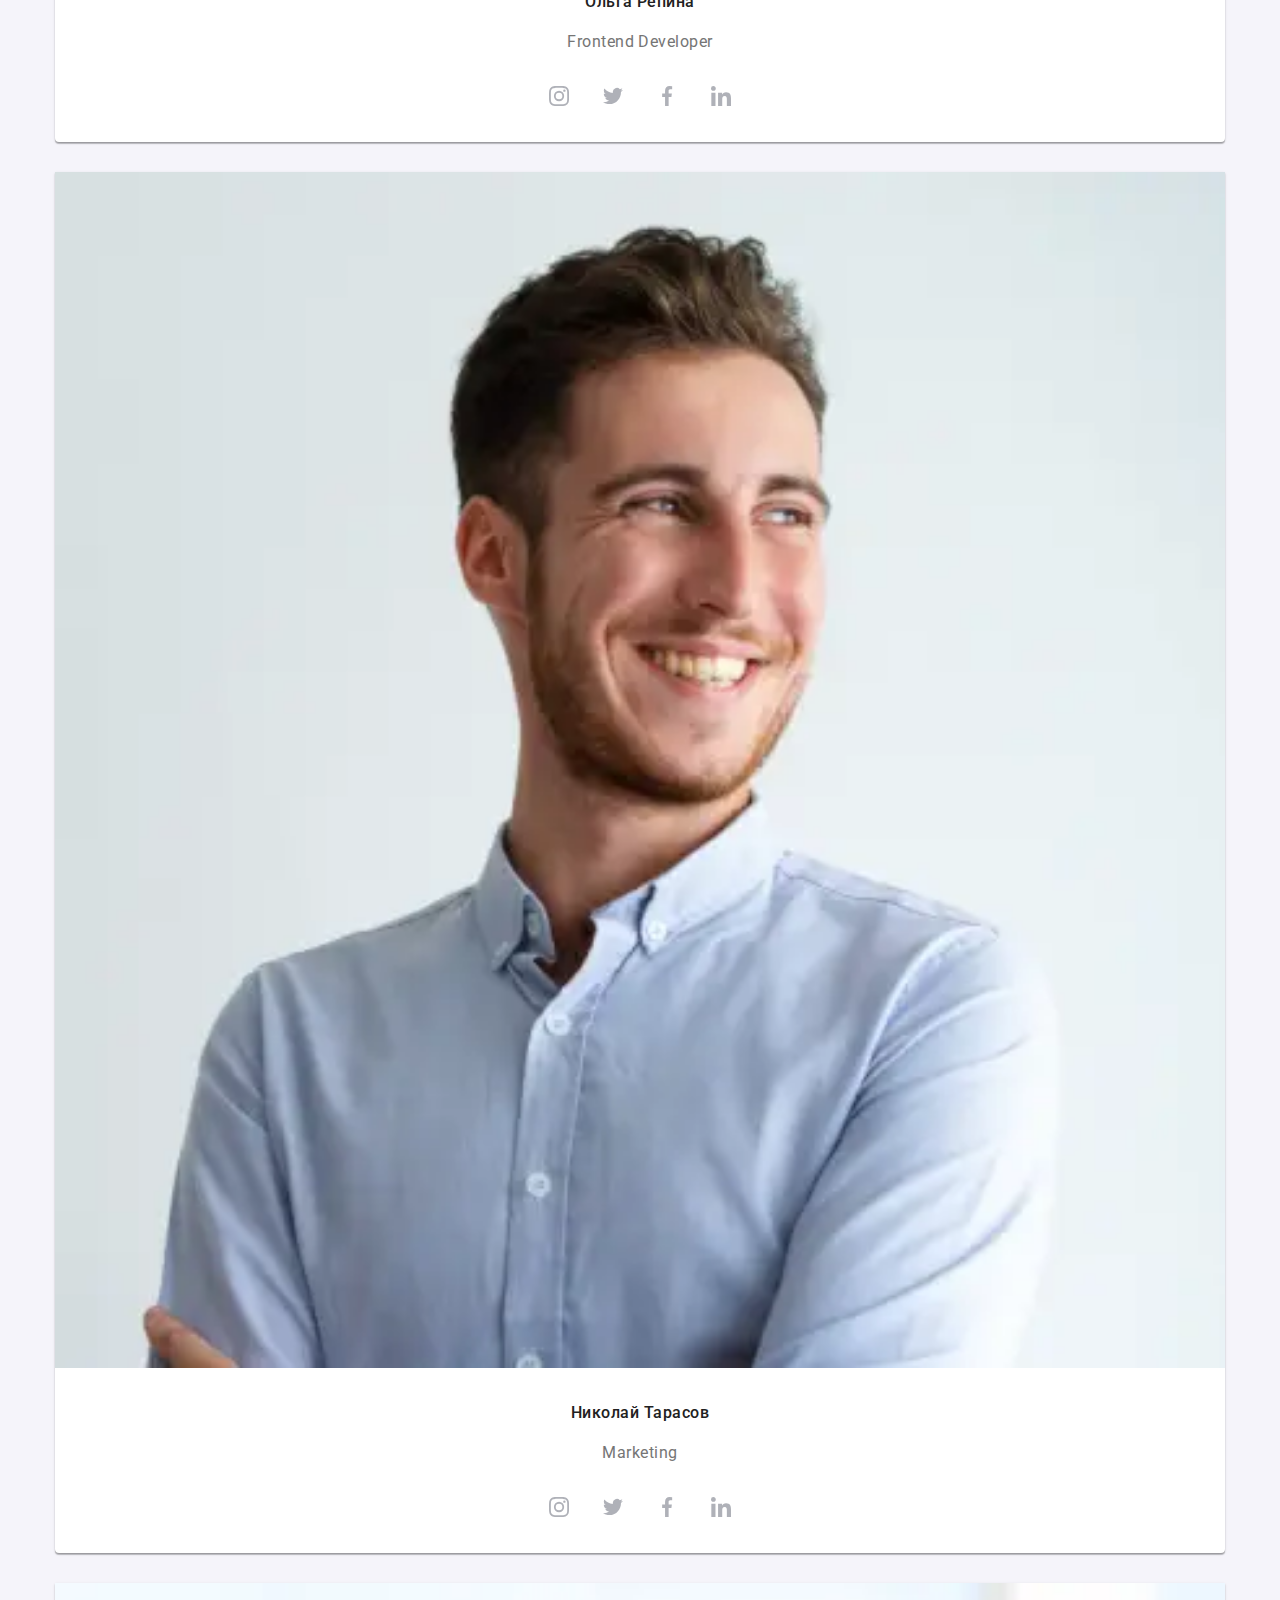
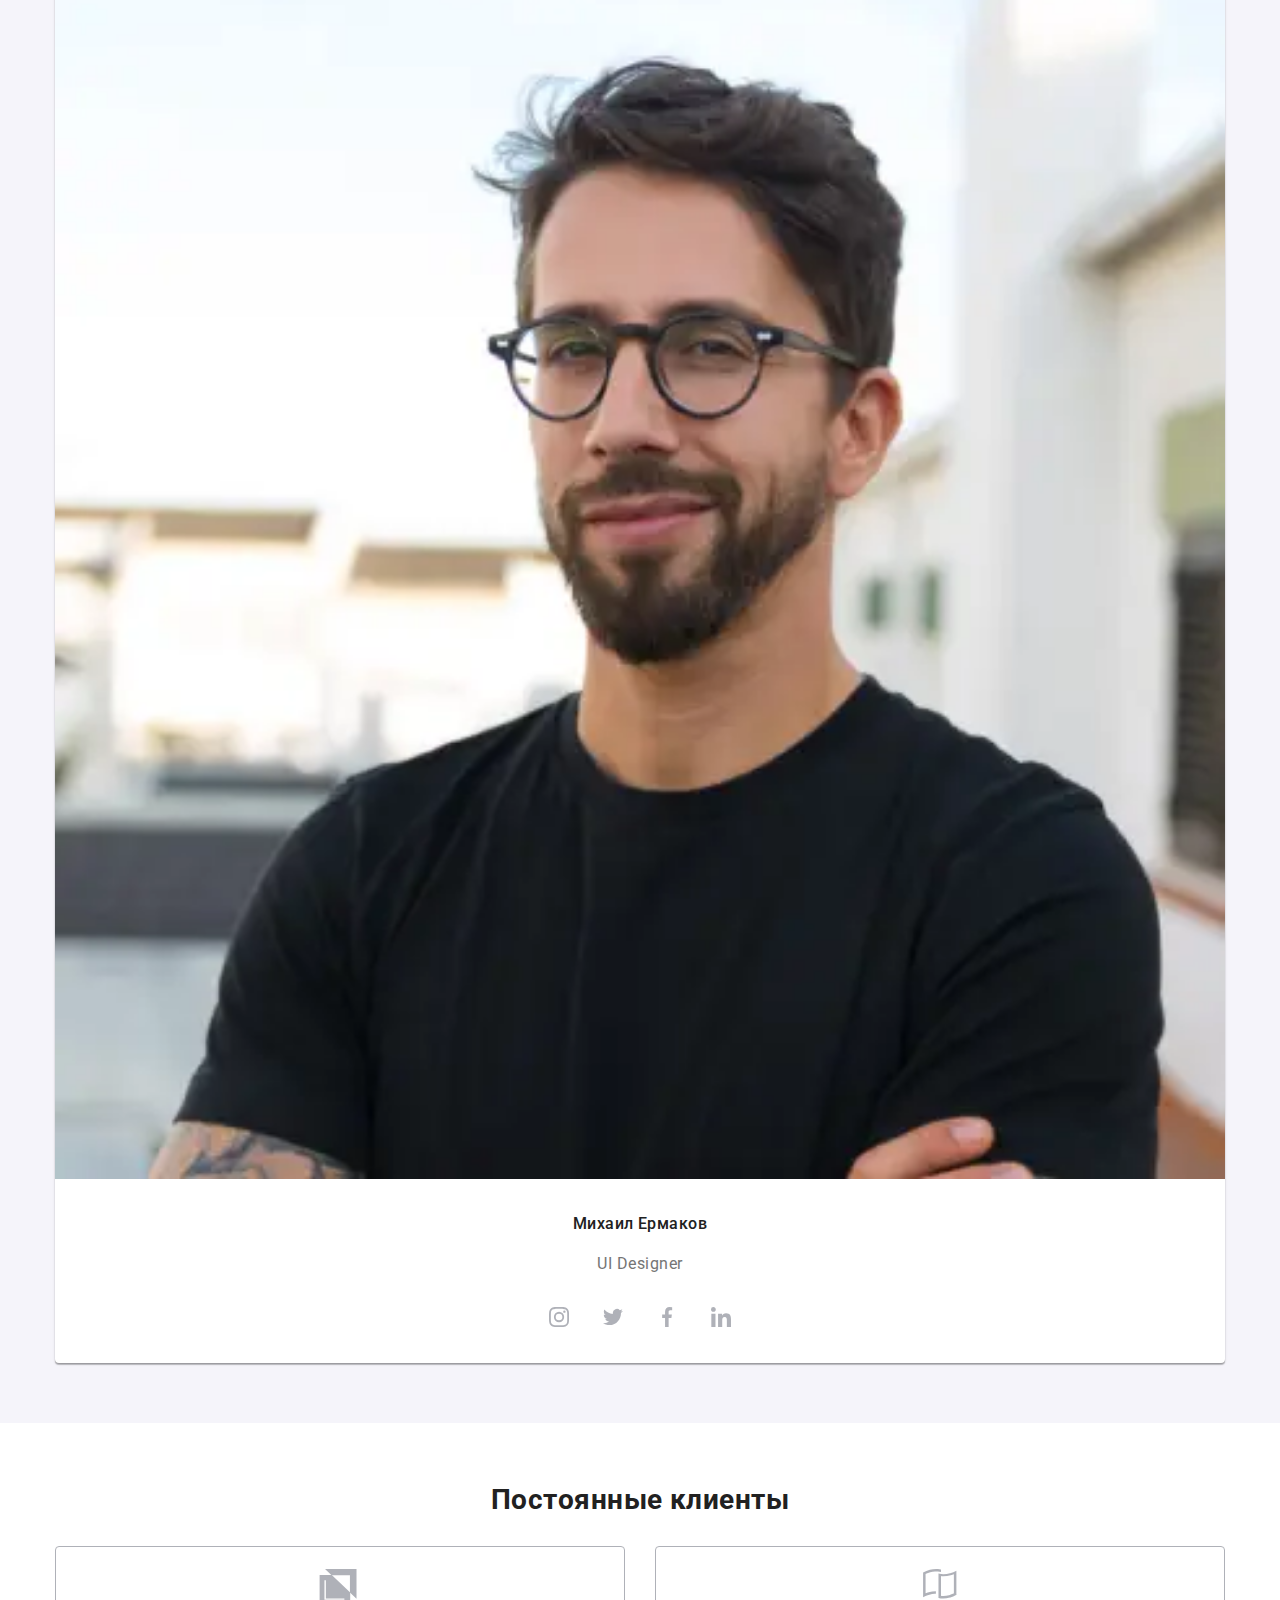
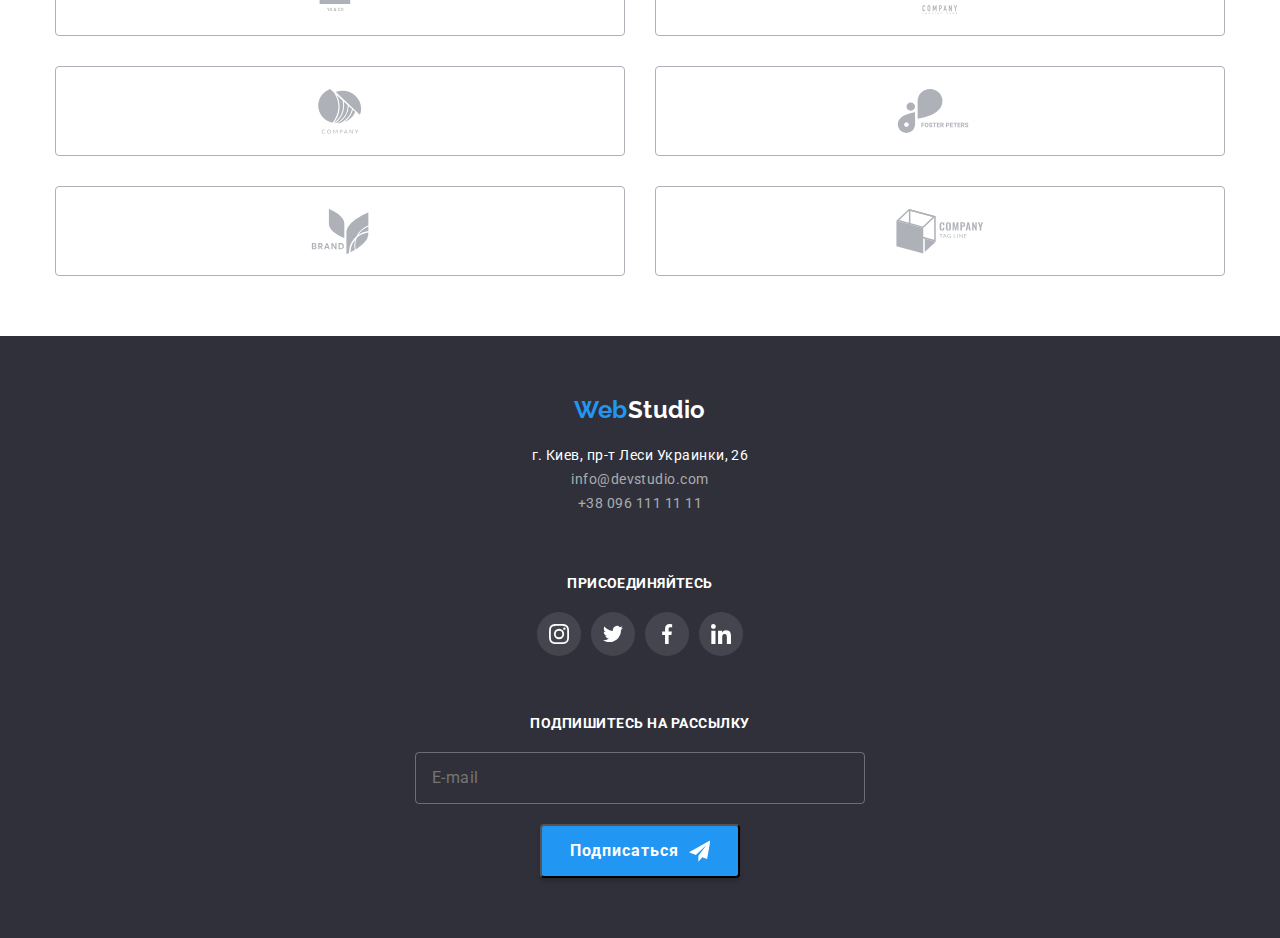
==== commit 01dec5eb: "added pictures" ====
--- a/index.html
+++ b/index.html
@@ -169,27 +169,51 @@
                     <h2 class="about-us__title">Чем мы занимаемся</h2>
                     <ul class="about-us__list">
                         <li class="about-us__item">
-                            <img
-                                src="images/img.jpg"
+                            <picture>
+                                <source srcset="./images/about1.webp 1x,
+                                ./images/about1@2x.webp 2x,
+                                ./images/about1@3x.webp 3x" type="image/webp">
+
+                                <img
+                                srcset="./images/about1@2x.jpg 2x,
+                                ./images/about1@3x.jpg 3x"
+                                src="./images/about1.jpg"
                                 alt="Человек набирает код"
                                 width="370"
-                            />
+                                />
+                            </picture>
                             <p class="about-us__description">Десктопные приложения</p>
                         </li>
                         <li class="about-us__item">
-                            <img
-                                src="images/img1.jpg"
+                            <picture>
+                                <source srcset="./images/about2.webp 1x,
+                                ./images/about2@2x.webp 2x,
+                                ./images/about2@3x.webp 3x" type="image/webp">
+
+                                <img
+                                srcset="./images/about2@2x.jpg 2x,
+                                ./images/about2@3x.jpg 3x"
+                                src="./images/about2.jpg"
                                 alt="Девушка сравнивает изображения"
                                 width="370"
-                            />
+                                />
+                            </picture>
                             <p class="about-us__description">Мобильные приложения</p>
                         </li>
                         <li class="about-us__item">
-                            <img
-                                src="images/img2.jpg"
+                            <picture>
+                                <source srcset="./images/about3.webp 1x,
+                                ./images/about3@2x.webp 2x,
+                                ./images/about3@3x.webp 3x" type="image/webp">
+
+                                <img
+                                srcset="./images/about3@2x.jpg 2x,
+                                ./images/about3@3x.jpg 3x"
+                                src="./images/about3.jpg"
                                 alt="Палитра цветов"
                                 width="370"
-                            />
+                                />
+                            </picture>
                             <p class="about-us__description">Дизайнерские решения</p>
                         </li>
                     </ul>
@@ -202,11 +226,21 @@
                     <h2 class="about-us__title">Наша команда</h2>
                     <ul class="about-team__list">
                         <li class="about-team__item">
-                            <img
-                                src="images/photo.jpg"
+                            <picture>
+                                <source
+                                srcset="./images/ИгорьД-480.webp 1x, 
+                                ./images/ИгорьД-480@2x.webp 2x,
+                                ./images/ИгорьД-480@3x.webp 3x " 
+                                type="image/webp">
+
+                                <img
+                                srcset="./images/ИгорьД-480@2x.jpg 2x,
+                                ./images/ИгорьД-480@3x.jpg 3x,"
+                                src="./images/ИгорьД-480.jpg"
                                 alt="Игорь Демьяненко"
                                 width="270"
                             />
+                            </picture>
                             <div class="team-card">
                                 <h3 class="name">Игорь Демьяненко</h3>
                                 <p class="position">Product Designer</p>
@@ -251,11 +285,21 @@
                             </div>
                         </li>
                         <li class="about-team__item">
-                            <img
-                                src="images/photo1.jpg"
+                            <picture>
+                                <source
+                                srcset="./images/ОльгаР-480.webp 1x, 
+                                ./images/ОльгаР-480@2x.webp 2x,
+                                ./images/ОльгаР-480@3x.webp 3x " 
+                                type="image/webp">
+
+                                <img
+                                srcset="./images/ОльгаР-480@2x.jpg 2x,
+                                ./images/ОльгаР-480@3x.jpg 3x,"
+                                src="./images/ОльгаР-480.jpg"
                                 alt="Ольга Репина"
                                 width="270"
                             />
+                            </picture>
                             <div class="team-card">
                                 <h3 class="name">Ольга Репина</h3>
                                 <p class="position">Frontend Developer</p>
@@ -300,11 +344,21 @@
                             </div>
                         </li>
                         <li class="about-team__item">
-                            <img
-                                src="images/photo2.jpg"
+                            <picture>
+                                <source
+                                srcset="./images/НиколайТ-480.webp 1x, 
+                                ./images/НиколайТ-480@2x.webp 2x,
+                                ./images/НиколайТ-480@3x.webp 3x " 
+                                type="image/webp">
+
+                                <img
+                                srcset="./images/НиколайТ-480@2x.jpg 2x,
+                                ./images/НиколайТ-480@3x.jpg 3x,"
+                                src="./images/НиколайТ-480.jpg"
                                 alt="Николай Тарасов"
                                 width="270"
                             />
+                            </picture>
                             <div class="team-card">
                                 <h3 class="name">Николай Тарасов</h3>
                                 <p class="position">Marketing</p>
@@ -349,11 +403,21 @@
                             </div>
                         </li>
                         <li class="about-team__item">
-                            <img
-                                src="images/photo3.jpg"
+                            <picture>
+                                <source
+                                srcset="./images/МихаилЕ-480.webp 1x, 
+                                ./images/МихаилЕ-480@2x.webp 2x,
+                                ./images/МихаилЕ-480@3x.webp 3x " 
+                                type="image/webp">
+
+                                <img
+                                srcset="./images/МихаилЕ-480@2x.jpg 2x,
+                                ./images/МихаилЕ-480@3x.jpg 3x,"
+                                src="./images/МихаилЕ-480.jpg"
                                 alt="Михаил Ермаков"
                                 width="270"
                             />
+                            </picture>
                             <div class="team-card">
                                 <h3 class="name">Михаил Ермаков</h3>
                                 <p class="position">UI Designer</p>
--- a/css/main.min.css
+++ b/css/main.min.css
@@ -3,5 +3,5 @@
  Consolas,  'Liberation Mono',  Menlo,- monospace;font-size:1em}small{font-size:80%}sub,sup{font-size:75%;line-height:0;position:relative;vertical-align:baseline}sub{bottom:-0.25em}sup{top:-0.5em}table{text-indent:0;border-color:inherit}button,input,optgroup,select,textarea{font-family:inherit;font-size:100%;line-height:1.15;margin:0}button,select{text-transform:none}button,[type='button'],[type='reset'],[type='submit']{-webkit-appearance:button}::-moz-focus-inner{border-style:none;padding:0}:-moz-focusring{outline:1px dotted ButtonText}:-moz-ui-invalid{box-shadow:none}legend{padding:0}progress{vertical-align:baseline}::-webkit-inner-spin-button,::-webkit-outer-spin-button{height:auto}[type='search']{-webkit-appearance:textfield;outline-offset:-2px}::-webkit-search-decoration{-webkit-appearance:none}::-webkit-file-upload-button{-webkit-appearance:button;font:inherit}summary{display:list-item}body{color:#757575;background-color:#fff;font-family:Roboto,sans-serif;letter-spacing:0.03em}body.modal-open{overflow:hidden}h1,h2,h3{margin-top:0;margin-bottom:0}h3{margin-bottom:10px}a{text-decoration:none;font-style:normal}ul{list-style:none;padding-left:0;margin-top:0;margin-bottom:0}img{display:block;width:100%;height:auto}.container{padding-left:15px;padding-right:15px;margin:0 auto}@media screen and (min-width: 480px){.container{width:480px}}@media screen and (min-width: 768px){.container{width:768px}}@media screen and (min-width: 1200px){.container{width:1200px}}.header{position:relative}.main-nav{padding-top:16px;padding-bottom:16px;display:flex;align-items:center}.menu-button{display:inline-flex;margin-left:278px;width:40px;height:40px;padding:12px 8px;background-color:transparent;border:none}.menu-icon{width:25px;height:18px}.menu-close{width:18px;height:18px;display:block;fill:currentColor}.menu-button.is-open .menu-close{display:none}.menu-open{width:24px;height:16px;display:none;fill:currentColor}.menu-button.is-open .menu-open{display:block}.menu-container{position:absolute;top:100%;left:0;width:100%;display:none;background-color:#fff;border-top:1px solid #ECECEC;box-shadow:0px 4px 8px rgba(0,0,0,0.04),0px 2px 4px rgba(0,0,0,0.08),0px 1px 3px rgba(0,0,0,0.16)}.menu-container.is-open{display:block;padding-top:60px;padding-bottom:60px}.nav-list{text-align:center;font-weight:500;font-size:18px;line-height:1.17;letter-spacing:0.02em;padding-left:0;margin-bottom:60px}.nav-list__item:not(:last-child){margin-bottom:40px}.nav-list__link{position:relative;display:inline-block;color:#212121;padding-bottom:8px}.nav-list__link:visited{color:#212121}.nav-list__link,.address-list__link{transition:color 250ms cubic-bezier(0.4, 0, 0.2, 1)}.menu-button:hover,.menu-button:focus,.nav-list__link:hover,.nav-list__link:focus,.nav-list__link.current,.address-list__link:hover,.address-list__link:focus{color:#2196f3}.nav-list__link.current::after{position:absolute;left:0;bottom:0;display:flex;content:"";width:100%;height:4px;background-color:#2196f3;border-radius:2px}.address-list{text-align:center}.address-list__item:not(:last-child){margin-bottom:16px}.address-list__link{display:inline-flex;align-items:center;color:#757575;font-weight:500;font-size:18px;line-height:1.17;letter-spacing:0.02em}.icon-mail,.icon-phone{fill:currentColor;width:16px;height:12px;margin-right:10px}.icon-phone{width:10px;height:16px}.logo{color:#212121;font-family:Raleway,sans-serif;font-weight:700;font-size:24px;line-height:1.17}.accent{color:#2196f3}.button{display:flex;justify-content:center;align-items:center;margin:auto;padding:10px 28px;width:200px;color:#fff;background-color:#2196f3;box-shadow:0px 4px 4px rgba(0,0,0,0.15);border-radius:4px;font-style:normal;font-weight:700;font-size:16px;line-height:1.87;letter-spacing:0.06em;cursor:pointer}.hero{max-width:1600px;height:400px;margin-right:auto;margin-left:auto;text-align:center;padding-top:118px;padding-bottom:118px;background-color:#2f303a;background-image:linear-gradient(to right, rgba(47,48,58,0.4), rgba(47,48,58,0.4)),url(../images/hero.jpg);background-position:center;background-size:cover}.hero__title{color:#fff;font-weight:900;font-size:26px;line-height:1.61;letter-spacing:0.06em;margin-top:0;margin-bottom:30px}.features .container{padding:60px 15px}.features-list__item{width:450px}.features-list__item:not(:last-child){margin-bottom:30px}.icon-background{display:flex;justify-content:center;align-items:center;width:450px;height:120px;margin-bottom:30px;background-color:#f5f4fa}.features__icon{width:70px;height:70px}.features__title{text-align:center;text-transform:uppercase;color:#212121;font-weight:700;font-size:14px;line-height:1.14}.features__description{font-weight:400;font-size:14px;line-height:1.7;margin-top:0;margin-bottom:0}.about-us .container{display:none;padding-bottom:94px}@media screen and (min-width: 1200px){.about-us .container{display:block}}.about-us__title{color:#212121;font-weight:700;font-size:28px;line-height:1.18;text-align:center;margin-bottom:50px}.about-us__list{display:flex;padding:0;margin:0}.about-us__item{position:relative;width:370px}.about-us__item:not(:last-child){margin-right:30px}.about-us__description{position:absolute;left:0;bottom:0%;display:inline-flex;justify-content:center;align-items:center;width:370px;height:70px;margin-top:0;margin-bottom:0;color:#fff;background-color:rgba(47,48,58,0.8);font-style:normal;font-weight:700;font-size:14px;line-height:1.14;letter-spacing:0.03em;text-transform:uppercase}.about-team{padding:60px 15px;background-color:#f5f4fa}.about-team__item{width:450px;background-color:#fff;box-shadow:0px 1px 3px rgba(0,0,0,0.12),0px 1px 1px rgba(0,0,0,0.14),0px 2px 1px rgba(0,0,0,0.2);border-radius:0px 0px 4px 4px}.about-team__item:not(:last-child){margin-bottom:30px}.team-card{padding-top:30px;padding-bottom:24px;text-align:center}.name{margin-bottom:10px;color:#212121;font-weight:500;font-size:16px;line-height:1.9}.position{margin-top:0;margin-bottom:16px;font-weight:400;font-size:16px;line-height:1.9}.social-list{display:flex;justify-content:center}.social-list__item:not(:last-child){margin-right:10px}.social-list__link{display:flex;justify-content:center;align-items:center;color:#afb1b8;width:44px;height:44px;border-radius:50%;transition:background-color 250ms cubic-bezier(0.4, 0, 0.2, 1),color 250ms cubic-bezier(0.4, 0, 0.2, 1)}.social-list__link:visited{color:#afb1b8}.social-list__link:hover,.social-list__link:focus{background-color:#2196f3;color:#fff}.social-list__icon{fill:currentColor;width:20px;height:20px}.client{padding-top:60px;padding-bottom:60px}.client-list{display:flex;flex-wrap:wrap;justify-content:center}.client-list__item{flex-basis:calc((100% - 4 * 15px) / 2)}.client-list__item:not(:nth-last-child(-n+2)){margin-bottom:30px}.client-list__link{display:flex;justify-content:center;align-items:center;color:#afb1b8;width:170px;height:90px;border:1px solid #afb1b8;border-radius:4px;transition:border-color 250ms cubic-bezier(0.4, 0, 0.2, 1),color 250ms cubic-bezier(0.4, 0, 0.2, 1)}.client-list__link:visited{color:#afb1b8}.client-list__link:hover,.client-list__link:focus{border-color:#2196f3;color:#2196f3}.client-list__icon{width:90px;height:45px;fill:currentColor}.backdrop.is-hidden{opacity:0;pointer-events:none}.backdrop{position:fixed;top:0;left:0;width:100%;height:100%;padding:93px 15px;background-color:rgba(0,0,0,0.2);opacity:1;transition:opacity 250ms cubic-bezier(0.4, 0, 0.2, 1);overflow-y:scroll}.modal{position:relative;min-width:450px;min-height:609px;padding:40px;background-color:#fff}.close{position:absolute;top:8px;right:8px;padding:8px;width:30px;height:30px;color:#000000;background-color:transparent;border:1px solid rgba(0,0,0,0.1);border-radius:50%}.iconClose{position:absolute;top:50%;left:50%;transform:translate(-50%, -50%);width:18px;height:18px;transition:fill 250ms cubic-bezier(0.4, 0, 0.2, 1)}.close:hover .iconClose,.close:focus .iconClose{fill:#2196f3}.inputField{display:block;margin-bottom:10px}.inputBox{position:relative;color:#212121;transition:color 250ms cubic-bezier(0.4, 0, 0.2, 1)}.inputBox:focus-within{color:#2196f3}.form-modal__title{margin-top:0;margin-bottom:12px;color:#212121;font-style:normal;font-weight:700;font-size:20px;line-height:1.5;text-align:center;letter-spacing:0.03em}.inputTitle{display:block;margin-top:0;margin-bottom:4px;font-style:normal;font-weight:400;font-size:12px;line-height:1.16;letter-spacing:0.01em}.inputBox input{width:100%;padding:11px 0 11px 42px;border:1px solid rgba(33,33,33,0.2);border-radius:4px;transition:border-color 250ms cubic-bezier(0.4, 0, 0.2, 1)}.form-modal input:focus,.textareaField textarea:focus{border-color:#2196f3;cursor:pointer;outline:0}.iconFormModal{position:absolute;top:50%;left:12px;transform:translateY(-50%);width:18px;height:18px;fill:currentColor}.textareaField{margin-bottom:20px}.textarea{width:100%;padding:12px 16px;resize:none;border:1px solid rgba(33,33,33,0.2);border-radius:4px;transition:border-color 250ms cubic-bezier(0.4, 0, 0.2, 1)}.textarea::placeholder{font-size:14px;line-height:1.14;color:rgba(117,117,117,0.5)}.checkboxField{display:flex;justify-content:center;align-items:center;margin-bottom:30px;cursor:pointer}input:checked+.agreement::before{background-color:#2196f3;background-image:url(../images/icon-check.svg);background-origin:border-box}.visually-hidden{position:absolute;clip:rect(0 0 0 0);width:1px;height:1px;margin:-1px}.agreement::before{content:"";display:inline-block;margin-right:8px;width:16px;height:15px;background-image:url(../images/square.svg);background-size:contain;background-repeat:no-repeat;background-position:center}.agreement{display:flex;align-items:center;font-weight:400;font-size:12px;line-height:1.7;letter-spacing:0.03em}.checkboxField a{color:#2196f3;text-decoration:underline}footer{background-color:#2f303a}footer .container{padding-top:60px;padding-bottom:60px}.footer-address{margin-bottom:60px;text-align:center}.footer__logo{display:inline-block;margin-right:0;margin-bottom:20px;color:#fff}.footer-address__list{font-style:normal}.footer-address__link,.footer-address__item{color:rgba(255,255,255,0.6);font-weight:400;font-size:14px;line-height:1.7}.footer-address__item{color:#fff}.footer-social{margin-bottom:60px;text-align:center}.footer-social__title{margin-top:0;margin-bottom:20px;color:#fff;font-weight:700;font-size:14px;line-height:1.14;letter-spacing:0.03em;text-transform:uppercase}.footer-social__link{background-color:rgba(255,255,255,0.1);transition:background-color 250ms cubic-bezier(0.4, 0, 0.2, 1)}.footer-social__icon{fill:#fff}.footer-form{width:450px;text-align:center}.footer-form__title{display:block;margin-top:0;margin-bottom:20px;font-style:normal;font-weight:700;font-size:14px;line-height:1.14;text-transform:uppercase;color:#fff}.mail-form__input{width:358px;padding:15px 0 15px 16px;margin-bottom:20px;background-color:transparent;font-style:normal;font-weight:400;font-size:16px;line-height:1.25;letter-spacing:0.03em;color:rgba(255,255,255,0.6);border:1px solid rgba(255,255,255,0.3);border-radius:4px}.button__icon{margin-left:10px;width:24px;height:24px}.portfolio.container{padding-top:60px;padding-bottom:60px;border-top:1px solid #ececec}.button-list{display:flex;flex-wrap:wrap;margin-top:0;margin-bottom:40px}.button-list__button{color:#212121;background-color:#f5f4fa;font-weight:500;font-size:16px;line-height:1.6;letter-spacing:0.03em;border-radius:4px;border-color:transparent;padding:6px 22px;cursor:pointer;transition:background-color 250ms cubic-bezier(0.4, 0, 0.2, 1),color 250ms cubic-bezier(0.4, 0, 0.2, 1),box-shadow 250ms cubic-bezier(0.4, 0, 0.2, 1)}.button-list__button:hover,.button-list__button:focus{color:#fff;background-color:#2196f3;box-shadow:0px 3px 1px rgba(0,0,0,0.1),0px 1px 2px rgba(0,0,0,0.08),0px 2px 2px rgba(0,0,0,0.12)}.button-list__item{margin-top:15px}.button-list__item:not(:last-child){margin-right:8px}.button-list__item:nth-child(-n+3){margin-top:0}.portfolio-list__link{display:block}.portfolio-list__link:hover,.portfolio-list__link:focus{box-shadow:0px 1px 1px rgba(0,0,0,0.12),0px 4px 4px rgba(0,0,0,0.06),1px 4px 6px rgba(0,0,0,0.16)}.portfolio-list__item:nth-child(3n){margin-right:0}.portfolio-list__item:nth-last-child(-n+3){margin-bottom:0}.card-content{border-right-width:1px;border-right-style:solid;border-right-color:#eeeeee;border-bottom-width:1px;border-bottom-style:solid;border-bottom-color:#eeeeee;border-left-width:1px;border-left-style:solid;border-left-color:#eeeeee;padding:20px 24px}.card-content__title{margin-bottom:4px;color:#212121;font-weight:700;font-size:18px;line-height:2;letter-spacing:0.06em}.card-content__description{margin:0;color:#757575;font-weight:400;font-size:16px;line-height:1.9;letter-spacing:0.03em}.thumb{position:relative;overflow:hidden}.overlay{position:absolute;top:0;left:0;transform:translateY(100%);transition:transform 250ms cubic-bezier(0.4, 0, 0.2, 1);width:100%;height:100%;padding:24px 63px;background-color:rgba(33,150,243,0.9)}.portfolio-list__link:hover .overlay{transform:translateY(0)}.overlay__description{margin-top:0;margin-bottom:0;font-style:normal;font-weight:400;font-size:18px;line-height:1.56;letter-spacing:0.03em;color:#fff}
+ monospace;font-size:1em}small{font-size:80%}sub,sup{font-size:75%;line-height:0;position:relative;vertical-align:baseline}sub{bottom:-0.25em}sup{top:-0.5em}table{text-indent:0;border-color:inherit}button,input,optgroup,select,textarea{font-family:inherit;font-size:100%;line-height:1.15;margin:0}button,select{text-transform:none}button,[type='button'],[type='reset'],[type='submit']{-webkit-appearance:button}::-moz-focus-inner{border-style:none;padding:0}:-moz-focusring{outline:1px dotted ButtonText}:-moz-ui-invalid{box-shadow:none}legend{padding:0}progress{vertical-align:baseline}::-webkit-inner-spin-button,::-webkit-outer-spin-button{height:auto}[type='search']{-webkit-appearance:textfield;outline-offset:-2px}::-webkit-search-decoration{-webkit-appearance:none}::-webkit-file-upload-button{-webkit-appearance:button;font:inherit}summary{display:list-item}body{color:#757575;background-color:#fff;font-family:Roboto,sans-serif;letter-spacing:0.03em}body.modal-open{overflow:hidden}h1,h2,h3{margin-top:0;margin-bottom:0}h3{margin-bottom:10px}a{text-decoration:none;font-style:normal}ul{list-style:none;padding-left:0;margin-top:0;margin-bottom:0}img{display:block;width:100%;height:auto}.container{padding-left:15px;padding-right:15px;margin:0 auto}@media screen and (min-width: 480px){.container{width:480px}}@media screen and (min-width: 768px){.container{width:768px}}@media screen and (min-width: 1200px){.container{width:1200px}}.header{position:relative}.main-nav{padding-top:16px;padding-bottom:16px;display:flex;align-items:center}.menu-button{display:inline-flex;margin-left:278px;width:40px;height:40px;padding:12px 8px;background-color:transparent;border:none}.menu-icon{width:25px;height:18px}.menu-close{width:18px;height:18px;display:block;fill:currentColor}.menu-button.is-open .menu-close{display:none}.menu-open{width:24px;height:16px;display:none;fill:currentColor}.menu-button.is-open .menu-open{display:block}.menu-container{position:absolute;top:100%;left:0;width:100%;display:none;z-index:1;background-color:#fff;border-top:1px solid #ECECEC;box-shadow:0px 4px 8px rgba(0,0,0,0.04),0px 2px 4px rgba(0,0,0,0.08),0px 1px 3px rgba(0,0,0,0.16)}.menu-container.is-open{display:block;padding-top:60px;padding-bottom:60px}.nav-list{text-align:center;font-weight:500;font-size:18px;line-height:1.17;letter-spacing:0.02em;padding-left:0;margin-bottom:60px}.nav-list__item:not(:last-child){margin-bottom:40px}.nav-list__link{position:relative;display:inline-block;color:#212121;padding-bottom:8px}.nav-list__link:visited{color:#212121}.nav-list__link,.address-list__link{transition:color 250ms cubic-bezier(0.4, 0, 0.2, 1)}.menu-button:hover,.menu-button:focus,.nav-list__link:hover,.nav-list__link:focus,.nav-list__link.current,.address-list__link:hover,.address-list__link:focus{color:#2196f3}.nav-list__link.current::after{position:absolute;left:0;bottom:0;display:flex;content:"";width:100%;height:4px;background-color:#2196f3;border-radius:2px}.address-list{text-align:center}.address-list__item:not(:last-child){margin-bottom:16px}.address-list__link{display:inline-flex;align-items:center;color:#757575;font-weight:500;font-size:18px;line-height:1.17;letter-spacing:0.02em}.icon-mail,.icon-phone{fill:currentColor;width:16px;height:12px;margin-right:10px}.icon-phone{width:10px;height:16px}.logo{color:#212121;font-family:Raleway,sans-serif;font-weight:700;font-size:24px;line-height:1.17}.accent{color:#2196f3}.button{display:flex;justify-content:center;align-items:center;margin:auto;padding:10px 28px;width:200px;color:#fff;background-color:#2196f3;box-shadow:0px 4px 4px rgba(0,0,0,0.15);border-radius:4px;font-style:normal;font-weight:700;font-size:16px;line-height:1.87;letter-spacing:0.06em;cursor:pointer}.hero{max-width:1600px;height:400px;margin-right:auto;margin-left:auto;text-align:center;padding-top:118px;padding-bottom:118px;background-color:#2f303a;background-image:linear-gradient(to right, rgba(47,48,58,0.4), rgba(47,48,58,0.4)),url(../images/header-480.jpg);background-position:center;background-size:cover;background-repeat:no-repeat}@media screen and (min-device-pixel-ratio: 2), screen and (min-resolution: 192dpi), screen and (min-resolution: 2dppx){.hero{background-image:linear-gradient(to right, rgba(47,48,58,0.4), rgba(47,48,58,0.4)),url(../images/header-480@2x.jpg)}}@media screen and (min-device-pixel-ratio: 3), screen and (min-resolution: 288dpi), screen and (min-resolution: 3dppx){.hero{background-image:linear-gradient(to right, rgba(47,48,58,0.4), rgba(47,48,58,0.4)),url(../images/header-480@3x.jpg)}}@media screen and (min-width: 768px){.hero{background-image:linear-gradient(to right, rgba(47,48,58,0.4), rgba(47,48,58,0.4)),url(../images/header-768.jpg);background-position:center;background-size:cover;background-repeat:no-repeat}}@media screen and (min-width: 768px) and (min-device-pixel-ratio: 2), screen and (min-width: 768px) and (min-resolution: 192dpi), screen and (min-width: 768px) and (min-resolution: 2dppx){.hero{background-image:linear-gradient(to right, rgba(47,48,58,0.4), rgba(47,48,58,0.4)),url(../images/header-768@2x.jpg)}}@media screen and (min-width: 768px) and (min-device-pixel-ratio: 3), screen and (min-width: 768px) and (min-resolution: 288dpi), screen and (min-width: 768px) and (min-resolution: 3dppx){.hero{background-image:linear-gradient(to right, rgba(47,48,58,0.4), rgba(47,48,58,0.4)),url(../images/header-768@3x.jpg)}}@media screen and (min-width: 1200px){.hero{background-image:linear-gradient(to right, rgba(47,48,58,0.4), rgba(47,48,58,0.4)),url(../images/header-1200.jpg);background-position:center;background-size:cover;background-repeat:no-repeat}}@media screen and (min-width: 1200px) and (min-device-pixel-ratio: 2), screen and (min-width: 1200px) and (min-resolution: 192dpi), screen and (min-width: 1200px) and (min-resolution: 2dppx){.hero{background-image:linear-gradient(to right, rgba(47,48,58,0.4), rgba(47,48,58,0.4)),url(../images/header-1200@2x.jpg)}}@media screen and (min-width: 1200px) and (min-device-pixel-ratio: 3), screen and (min-width: 1200px) and (min-resolution: 288dpi), screen and (min-width: 1200px) and (min-resolution: 3dppx){.hero{background-image:linear-gradient(to right, rgba(47,48,58,0.4), rgba(47,48,58,0.4)),url(../images/header-1200@3x.jpg)}}.hero__title{color:#fff;font-weight:900;font-size:26px;line-height:1.61;letter-spacing:0.06em;margin-top:0;margin-bottom:30px}.features .container{padding:60px 15px}.features-list__item{width:450px}.features-list__item:not(:last-child){margin-bottom:30px}.icon-background{display:flex;justify-content:center;align-items:center;width:450px;height:120px;margin-bottom:30px;background-color:#f5f4fa}.features__icon{width:70px;height:70px}.features__title{text-align:center;text-transform:uppercase;color:#212121;font-weight:700;font-size:14px;line-height:1.14}.features__description{font-weight:400;font-size:14px;line-height:1.7;margin-top:0;margin-bottom:0}.about-us .container{display:none;padding-bottom:94px}@media screen and (min-width: 1200px){.about-us .container{display:block}}.about-us__title{color:#212121;font-weight:700;font-size:28px;line-height:1.18;text-align:center;margin-bottom:30px}.about-us__list{display:flex;padding:0;margin:0}.about-us__item{position:relative;width:370px}.about-us__item:not(:last-child){margin-right:30px}.about-us__description{position:absolute;left:0;bottom:0%;display:inline-flex;justify-content:center;align-items:center;width:370px;height:70px;margin-top:0;margin-bottom:0;color:#fff;background-color:rgba(47,48,58,0.8);font-style:normal;font-weight:700;font-size:14px;line-height:1.14;letter-spacing:0.03em;text-transform:uppercase}.about-team{padding-top:60px;padding-bottom:60px;background-color:#f5f4fa}.about-team__item{background-color:#fff;box-shadow:0px 1px 3px rgba(0,0,0,0.12),0px 1px 1px rgba(0,0,0,0.14),0px 2px 1px rgba(0,0,0,0.2);border-radius:0px 0px 4px 4px}.about-team__item:not(:last-child){margin-bottom:30px}.team-card{padding-top:30px;padding-bottom:24px;text-align:center}.name{margin-bottom:10px;color:#212121;font-weight:500;font-size:16px;line-height:1.9}.position{margin-top:0;margin-bottom:16px;font-weight:400;font-size:16px;line-height:1.9}.social-list{display:flex;justify-content:center}.social-list__item:not(:last-child){margin-right:10px}.social-list__link{display:flex;justify-content:center;align-items:center;color:#afb1b8;width:44px;height:44px;border-radius:50%;transition:background-color 250ms cubic-bezier(0.4, 0, 0.2, 1),color 250ms cubic-bezier(0.4, 0, 0.2, 1)}.social-list__link:visited{color:#afb1b8}.social-list__link:hover,.social-list__link:focus{background-color:#2196f3;color:#fff}.social-list__icon{fill:currentColor;width:20px;height:20px}.client{padding-top:60px;padding-bottom:60px}.client-list{display:flex;flex-wrap:wrap;justify-content:center;margin-right:-15px;margin-left:-15px}.client-list__item{flex-basis:calc((100% - 4 * 15px) / 2);margin:15px}.client-list__item:nth-child(-n+2){margin-top:0}.client-list__item:nth-last-child(-n+2){margin-bottom:0}.client-list__link{display:flex;justify-content:center;align-items:center;color:#afb1b8;height:90px;border:1px solid #afb1b8;border-radius:4px;transition:border-color 250ms cubic-bezier(0.4, 0, 0.2, 1),color 250ms cubic-bezier(0.4, 0, 0.2, 1)}.client-list__link:visited{color:#afb1b8}.client-list__link:hover,.client-list__link:focus{border-color:#2196f3;color:#2196f3}.client-list__icon{width:90px;height:45px;fill:currentColor}.backdrop.is-hidden{opacity:0;pointer-events:none}.backdrop{position:fixed;top:0;left:0;width:100%;height:100%;padding:93px 15px;background-color:rgba(0,0,0,0.2);opacity:1;transition:opacity 250ms cubic-bezier(0.4, 0, 0.2, 1);overflow-y:scroll}.modal{position:relative;padding:40px;background-color:#fff}.close{position:absolute;top:8px;right:8px;padding:8px;width:30px;height:30px;color:#000000;background-color:transparent;border:1px solid rgba(0,0,0,0.1);border-radius:50%}.iconClose{position:absolute;top:50%;left:50%;transform:translate(-50%, -50%);width:18px;height:18px;transition:fill 250ms cubic-bezier(0.4, 0, 0.2, 1)}.close:hover .iconClose,.close:focus .iconClose{fill:#2196f3}.inputField{display:block;margin-bottom:10px}.inputBox{position:relative;color:#212121;transition:color 250ms cubic-bezier(0.4, 0, 0.2, 1)}.inputBox:focus-within{color:#2196f3}.form-modal__title{margin-top:0;margin-bottom:12px;color:#212121;font-style:normal;font-weight:700;font-size:20px;line-height:1.5;text-align:center;letter-spacing:0.03em}.inputTitle{display:block;margin-top:0;margin-bottom:4px;font-style:normal;font-weight:400;font-size:12px;line-height:1.16;letter-spacing:0.01em}.inputBox input{width:100%;padding:11px 0 11px 42px;border:1px solid rgba(33,33,33,0.2);border-radius:4px;transition:border-color 250ms cubic-bezier(0.4, 0, 0.2, 1)}.form-modal input:focus,.textareaField textarea:focus{border-color:#2196f3;cursor:pointer;outline:0}.iconFormModal{position:absolute;top:50%;left:12px;transform:translateY(-50%);width:18px;height:18px;fill:currentColor}.textareaField{margin-bottom:20px}.textarea{width:100%;padding:12px 16px;resize:none;border:1px solid rgba(33,33,33,0.2);border-radius:4px;transition:border-color 250ms cubic-bezier(0.4, 0, 0.2, 1)}.textarea::placeholder{font-size:14px;line-height:1.14;color:rgba(117,117,117,0.5)}.checkboxField{display:flex;justify-content:center;align-items:center;margin-bottom:30px;cursor:pointer}input:checked+.agreement::before{background-color:#2196f3;background-image:url(../images/icon-check.svg);background-origin:border-box}.visually-hidden{position:absolute;clip:rect(0 0 0 0);width:1px;height:1px;margin:-1px}.agreement::before{content:"";display:inline-block;margin-right:8px;width:16px;height:15px;background-image:url(../images/square.svg);background-size:contain;background-repeat:no-repeat;background-position:center}.agreement{display:flex;align-items:center;font-weight:400;font-size:12px;line-height:1.7;letter-spacing:0.03em}.checkboxField a{color:#2196f3;text-decoration:underline}footer{background-color:#2f303a}footer .container{padding-top:60px;padding-bottom:60px}.footer-address{margin-bottom:60px;text-align:center}.footer__logo{display:inline-block;margin-right:0;margin-bottom:20px;color:#fff}.footer-address__list{font-style:normal}.footer-address__link,.footer-address__item{color:rgba(255,255,255,0.6);font-weight:400;font-size:14px;line-height:1.7}.footer-address__item{color:#fff}.footer-social{margin-bottom:60px;text-align:center}.footer-social__title{margin-top:0;margin-bottom:20px;color:#fff;font-weight:700;font-size:14px;line-height:1.14;letter-spacing:0.03em;text-transform:uppercase}.footer-social__link{background-color:rgba(255,255,255,0.1);transition:background-color 250ms cubic-bezier(0.4, 0, 0.2, 1)}.footer-social__icon{fill:#fff}.footer-form{text-align:center}.footer-form__title{display:block;margin-top:0;margin-bottom:20px;font-style:normal;font-weight:700;font-size:14px;line-height:1.14;text-transform:uppercase;color:#fff}.mail-form__input{width:450px;padding:15px 0 15px 16px;margin-bottom:20px;background-color:transparent;font-style:normal;font-weight:400;font-size:16px;line-height:1.25;letter-spacing:0.03em;color:rgba(255,255,255,0.6);border:1px solid rgba(255,255,255,0.3);border-radius:4px}.button__icon{margin-left:10px;width:24px;height:24px}.portfolio.container{padding-top:60px;padding-bottom:60px;border-top:1px solid #ececec}.button-list{display:flex;flex-wrap:wrap;margin-top:0;margin-bottom:40px}.button-list__button{color:#212121;background-color:#f5f4fa;font-weight:500;font-size:16px;line-height:1.6;letter-spacing:0.03em;border-radius:4px;border-color:transparent;padding:6px 22px;cursor:pointer;transition:background-color 250ms cubic-bezier(0.4, 0, 0.2, 1),color 250ms cubic-bezier(0.4, 0, 0.2, 1),box-shadow 250ms cubic-bezier(0.4, 0, 0.2, 1)}.button-list__button:hover,.button-list__button:focus{color:#fff;background-color:#2196f3;box-shadow:0px 3px 1px rgba(0,0,0,0.1),0px 1px 2px rgba(0,0,0,0.08),0px 2px 2px rgba(0,0,0,0.12)}.button-list__item{margin-top:15px}.button-list__item:not(:last-child){margin-right:8px}.button-list__item:nth-child(-n+3){margin-top:0}.portfolio-list__item{margin-bottom:30px}.portfolio-list__link{display:block}.portfolio-list__link:hover,.portfolio-list__link:focus{box-shadow:0px 1px 1px rgba(0,0,0,0.12),0px 4px 4px rgba(0,0,0,0.06),1px 4px 6px rgba(0,0,0,0.16)}.portfolio-list__item:nth-child(3n){margin-right:0}.portfolio-list__item:nth-last-child(-n+3){margin-bottom:0}.card-content{border-right-width:1px;border-right-style:solid;border-right-color:#eeeeee;border-bottom-width:1px;border-bottom-style:solid;border-bottom-color:#eeeeee;border-left-width:1px;border-left-style:solid;border-left-color:#eeeeee;padding:20px 24px}.card-content__title{margin-bottom:4px;color:#212121;font-weight:700;font-size:18px;line-height:2;letter-spacing:0.06em}.card-content__description{margin:0;color:#757575;font-weight:400;font-size:16px;line-height:1.9;letter-spacing:0.03em}.thumb{position:relative;overflow:hidden}.overlay{position:absolute;top:0;left:0;transform:translateY(100%);transition:transform 250ms cubic-bezier(0.4, 0, 0.2, 1);width:100%;height:100%;padding:77px 24px;background-color:rgba(33,150,243,0.9)}.portfolio-list__link:hover .overlay{transform:translateY(0)}.overlay__description{margin-top:0;margin-bottom:0;font-style:normal;font-weight:400;font-size:18px;line-height:1.56;letter-spacing:0.03em;color:#fff}
 /*# sourceMappingURL=main.min.css.map */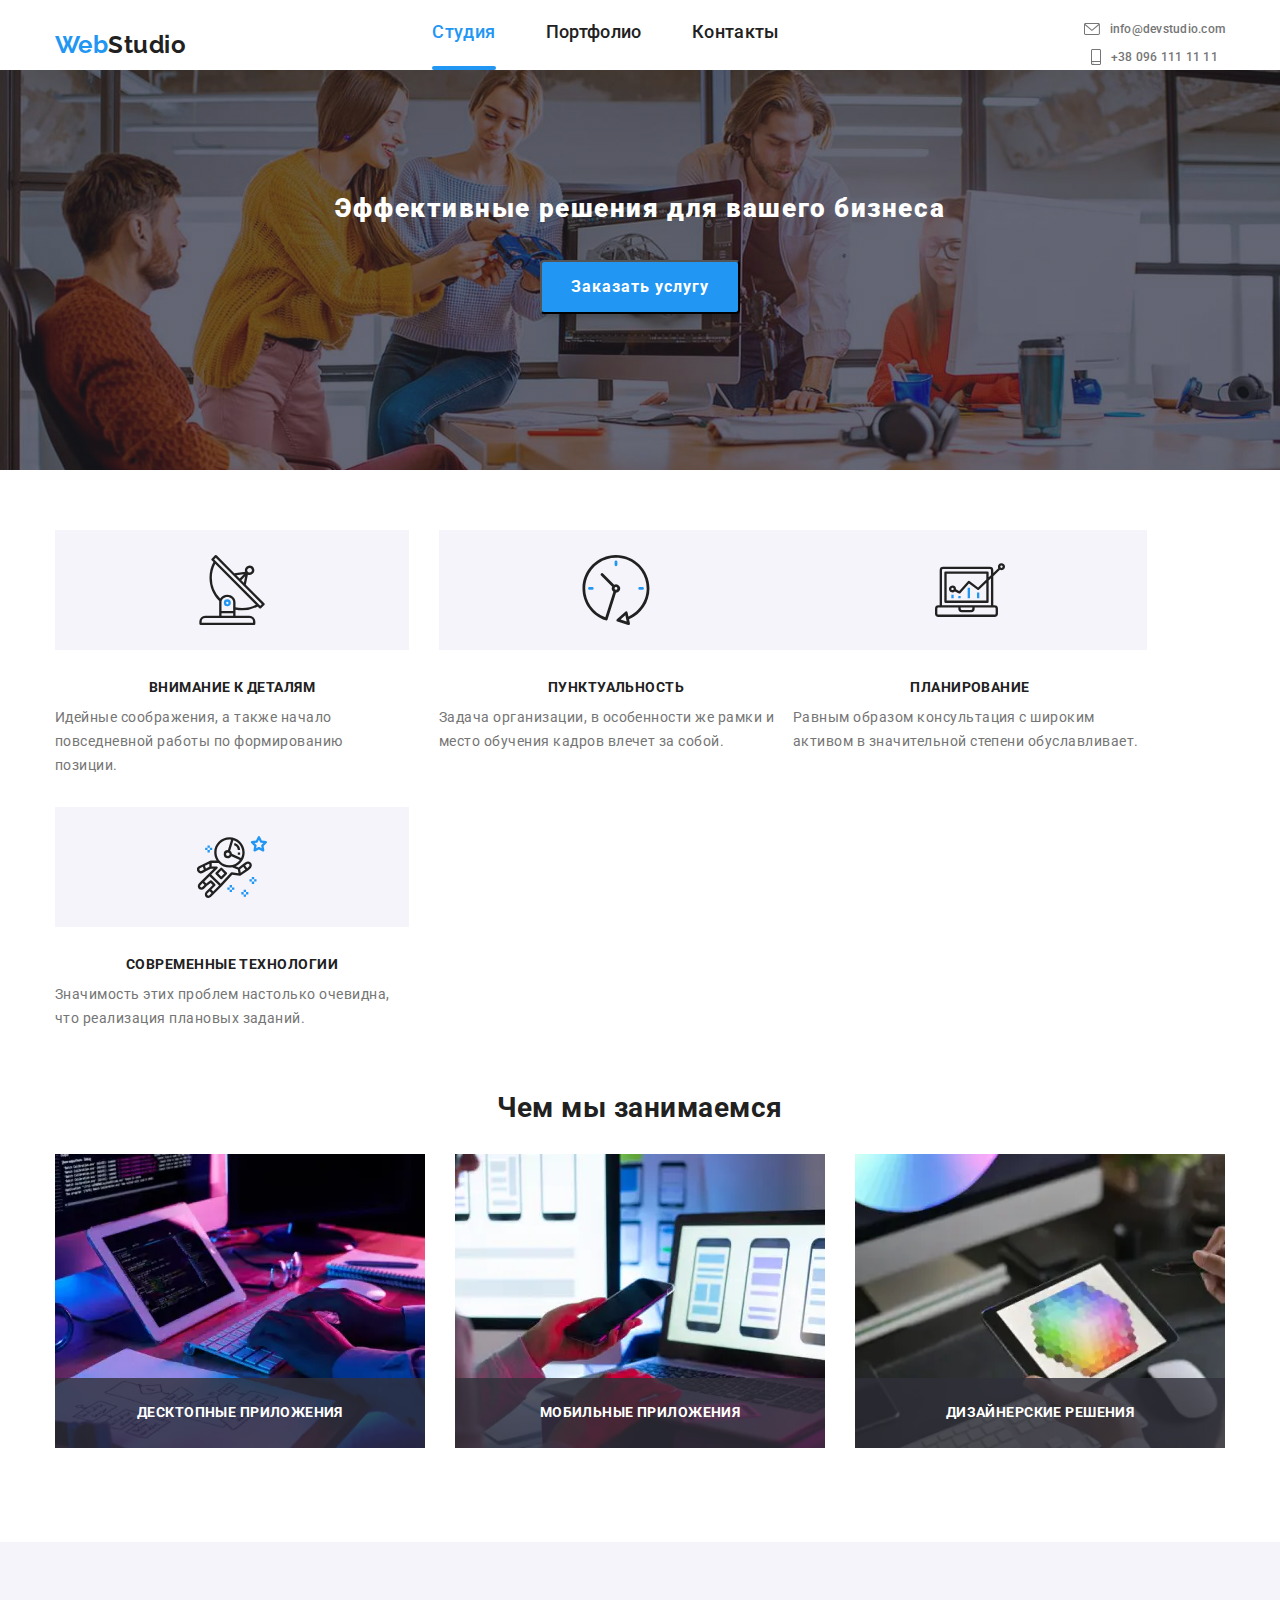
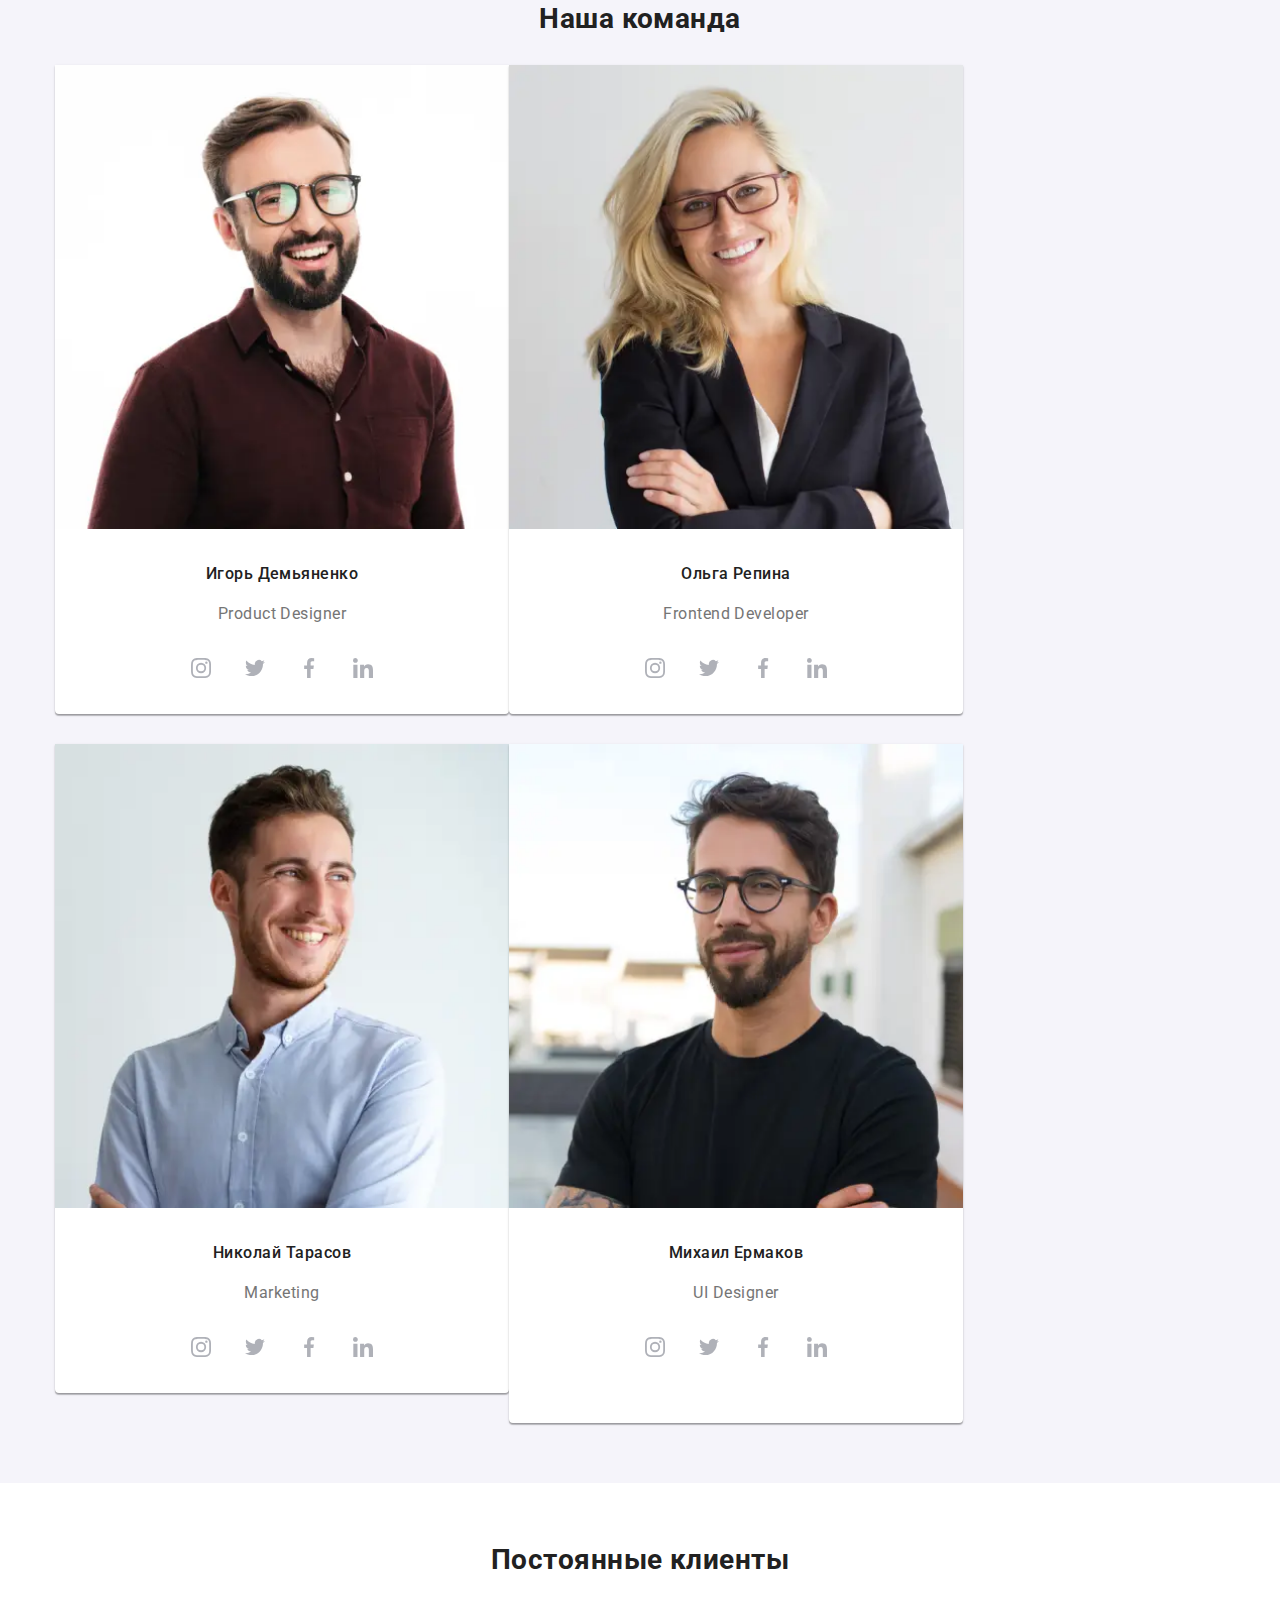
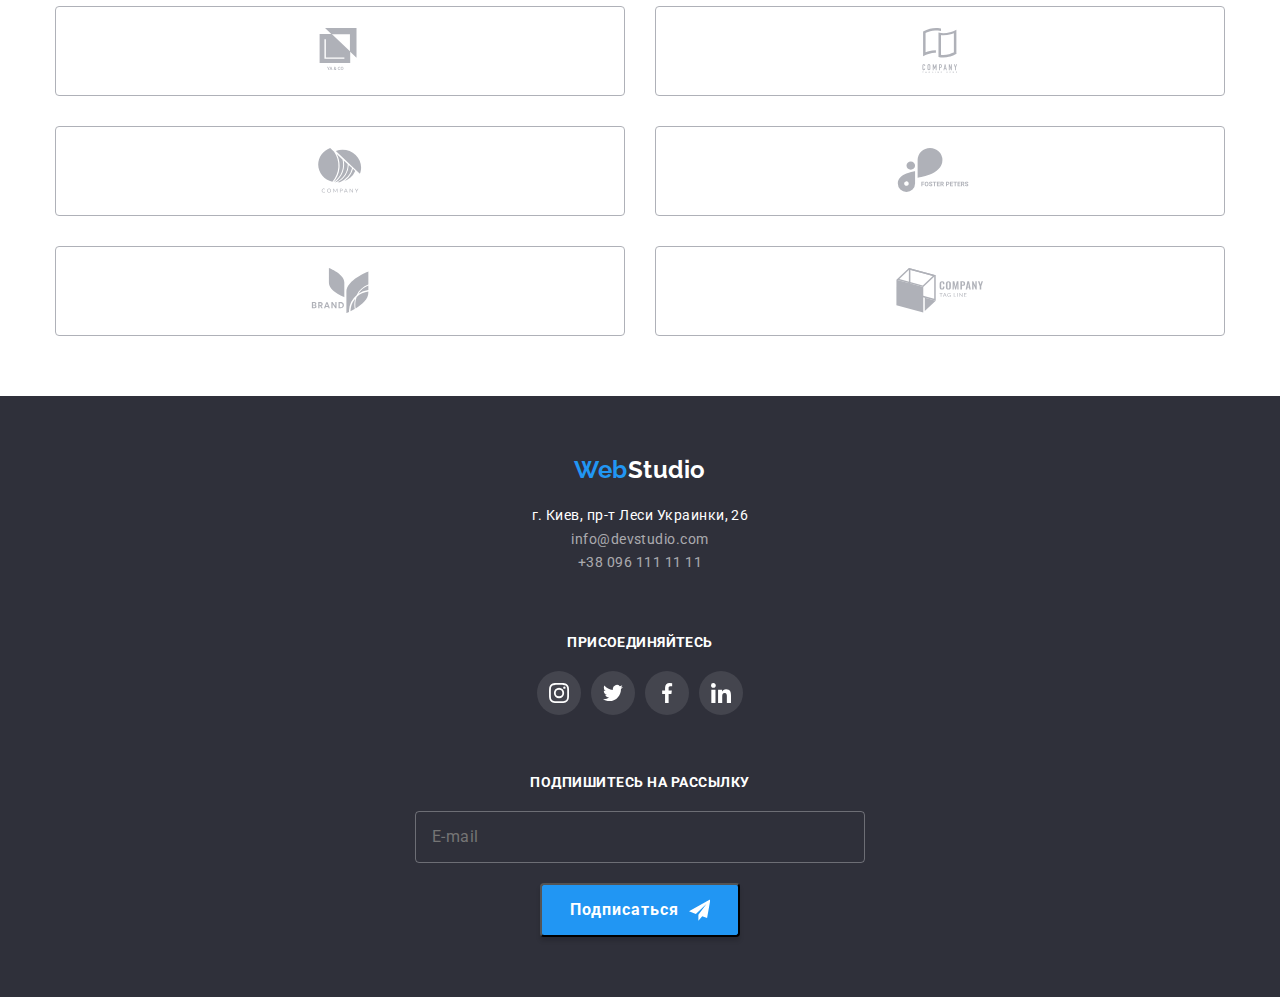
==== commit c66be824: "added jpg for 720 and  1200px" ====
--- a/index.html
+++ b/index.html
@@ -230,8 +230,39 @@
                                 <source
                                 srcset="./images/ИгорьД-480.webp 1x, 
                                 ./images/ИгорьД-480@2x.webp 2x,
-                                ./images/ИгорьД-480@3x.webp 3x " 
-                                type="image/webp">
+                                ./images/ИгорьД-480@3x.webp 3x" 
+                                type="image/webp">
+
+                                <source 
+                                srcset="
+                                ./images/ИгорьД-768.webp 1x, 
+                                ./images/ИгорьД-768@2x.webp 2x,
+                                ./images/ИгорьД-768@3x.webp 3x "
+                                media="(min-width: 768px)" 
+                                type="image/webp">
+
+                                <source 
+                                srcset="
+                                ./images/ИгорьД-768.jpg 1x, 
+                                ./images/ИгорьД-768@2x.jpg 2x,
+                                ./images/ИгорьД-768@3x.jpg 3x "
+                                media="(min-width: 768px)" 
+                                >
+
+                                <source 
+                                srcset="
+                                ./images/ИгорьД-1200.webp 1x, 
+                                ./images/ИгорьД-1200@2x.webp 2x,
+                                ./images/ИгорьД-1200@3x.webp 3x "
+                                media="(min-width: 1200px)" 
+                                type="image/webp">
+
+                                <source 
+                                srcset="
+                                ./images/ИгорьД-1200.jpg 1x, 
+                                ./images/ИгорьД-1200@2x.jpg 2x,
+                                ./images/ИгорьД-1200@3x.jpg 3x "
+                                media="(min-width: 1200px)">
 
                                 <img
                                 srcset="./images/ИгорьД-480@2x.jpg 2x,
@@ -291,7 +322,36 @@
                                 ./images/ОльгаР-480@2x.webp 2x,
                                 ./images/ОльгаР-480@3x.webp 3x " 
                                 type="image/webp">
-
+<source 
+                                srcset="
+                                ./images/ОльгаР-768.webp 1x, 
+                                ./images/ОльгаР-768@2x.webp 2x,
+                                ./images/ОльгаР-768@3x.webp 3x "
+                                media="(min-width: 768px)" 
+                                type="image/webp">
+                                
+                                <source 
+                                srcset="
+                                ./images/ОльгаР-768.jpg 1x, 
+                                ./images/ОльгаР-768@2x.jpg 2x,
+                                ./images/ОльгаР-768@3x.jpg 3x "
+                                media="(min-width: 768px)" 
+                                >
+
+                                <source 
+                                srcset="
+                                ./images/ОльгаР-1200.webp 1x, 
+                                ./images/ОльгаР-1200@2x.webp 2x,
+                                ./images/ОльгаР-1200@3x.webp 3x "
+                                media="(min-width: 1200px)" 
+                                type="image/webp">
+
+                                <source 
+                                srcset="
+                                ./images/ОльгаР-1200.jpg 1x, 
+                                ./images/ОльгаР-1200@2x.jpg 2x,
+                                ./images/ОльгаР-1200@3x.jpg 3x "
+                                media="(min-width: 1200px)">
                                 <img
                                 srcset="./images/ОльгаР-480@2x.jpg 2x,
                                 ./images/ОльгаР-480@3x.jpg 3x,"
@@ -350,7 +410,36 @@
                                 ./images/НиколайТ-480@2x.webp 2x,
                                 ./images/НиколайТ-480@3x.webp 3x " 
                                 type="image/webp">
-
+                                <source 
+                                srcset="
+                                ./images/НиколайТ-768.webp 1x, 
+                                ./images/НиколайТ-768@2x.webp 2x,
+                                ./images/НиколайТ-768@3x.webp 3x "
+                                media="(min-width: 768px)" 
+                                type="image/webp">
+                                
+                                <source 
+                                srcset="
+                                ./images/НиколайТ-768.jpg 1x, 
+                                ./images/НиколайТ-768@2x.jpg 2x,
+                                ./images/НиколайТ-768@3x.jpg 3x "
+                                media="(min-width: 768px)" 
+                                >
+
+                                <source 
+                                srcset="
+                                ./images/НиколайТ-1200.webp 1x, 
+                                ./images/НиколайТ-1200@2x.webp 2x,
+                                ./images/НиколайТ-1200@3x.webp 3x "
+                                media="(min-width: 1200px)" 
+                                type="image/webp">
+
+                                <source 
+                                srcset="
+                                ./images/НиколайТ-1200.jpg 1x, 
+                                ./images/НиколайТ-1200@2x.jpg 2x,
+                                ./images/НиколайТ-1200@3x.jpg 3x "
+                                media="(min-width: 1200px)">
                                 <img
                                 srcset="./images/НиколайТ-480@2x.jpg 2x,
                                 ./images/НиколайТ-480@3x.jpg 3x,"
@@ -409,7 +498,36 @@
                                 ./images/МихаилЕ-480@2x.webp 2x,
                                 ./images/МихаилЕ-480@3x.webp 3x " 
                                 type="image/webp">
-
+                                <source 
+                                srcset="
+                                ./images/МихаилЕ-768.webp 1x, 
+                                ./images/МихаилЕ-768@2x.webp 2x,
+                                ./images/МихаилЕ-768@3x.webp 3x "
+                                media="(min-width: 768px)" 
+                                type="image/webp">
+                                
+                                <source 
+                                srcset="
+                                ./images/МихаилЕ-768.jpg 1x, 
+                                ./images/МихаилЕ-768@2x.jpg 2x,
+                                ./images/МихаилЕ-768@3x.jpg 3x "
+                                media="(min-width: 768px)" 
+                                >
+
+                                <source 
+                                srcset="
+                                ./images/МихаилЕ-1200.webp 1x, 
+                                ./images/МихаилЕ-1200@2x.webp 2x,
+                                ./images/МихаилЕ-1200@3x.webp 3x "
+                                media="(min-width: 1200px)" 
+                                type="image/webp">
+
+                                <source 
+                                srcset="
+                                ./images/МихаилЕ-1200.jpg 1x, 
+                                ./images/МихаилЕ-1200@2x.jpg 2x,
+                                ./images/МихаилЕ-1200@3x.jpg 3x "
+                                media="(min-width: 1200px)">
                                 <img
                                 srcset="./images/МихаилЕ-480@2x.jpg 2x,
                                 ./images/МихаилЕ-480@3x.jpg 3x,"
--- a/css/main.min.css
+++ b/css/main.min.css
@@ -3,5 +3,5 @@
  Consolas,  'Liberation Mono',  Menlo,- monospace;font-size:1em}small{font-size:80%}sub,sup{font-size:75%;line-height:0;position:relative;vertical-align:baseline}sub{bottom:-0.25em}sup{top:-0.5em}table{text-indent:0;border-color:inherit}button,input,optgroup,select,textarea{font-family:inherit;font-size:100%;line-height:1.15;margin:0}button,select{text-transform:none}button,[type='button'],[type='reset'],[type='submit']{-webkit-appearance:button}::-moz-focus-inner{border-style:none;padding:0}:-moz-focusring{outline:1px dotted ButtonText}:-moz-ui-invalid{box-shadow:none}legend{padding:0}progress{vertical-align:baseline}::-webkit-inner-spin-button,::-webkit-outer-spin-button{height:auto}[type='search']{-webkit-appearance:textfield;outline-offset:-2px}::-webkit-search-decoration{-webkit-appearance:none}::-webkit-file-upload-button{-webkit-appearance:button;font:inherit}summary{display:list-item}body{color:#757575;background-color:#fff;font-family:Roboto,sans-serif;letter-spacing:0.03em}body.modal-open{overflow:hidden}h1,h2,h3{margin-top:0;margin-bottom:0}h3{margin-bottom:10px}a{text-decoration:none;font-style:normal}ul{list-style:none;padding-left:0;margin-top:0;margin-bottom:0}img{display:block;width:100%;height:auto}.container{padding-left:15px;padding-right:15px;margin:0 auto}@media screen and (min-width: 480px){.container{width:480px}}@media screen and (min-width: 768px){.container{width:768px}}@media screen and (min-width: 1200px){.container{width:1200px}}.header{position:relative}.main-nav{padding-top:16px;padding-bottom:16px;display:flex;align-items:center}.menu-button{display:inline-flex;margin-left:278px;width:40px;height:40px;padding:12px 8px;background-color:transparent;border:none}.menu-icon{width:25px;height:18px}.menu-close{width:18px;height:18px;display:block;fill:currentColor}.menu-button.is-open .menu-close{display:none}.menu-open{width:24px;height:16px;display:none;fill:currentColor}.menu-button.is-open .menu-open{display:block}.menu-container{position:absolute;top:100%;left:0;width:100%;display:none;z-index:1;background-color:#fff;border-top:1px solid #ECECEC;box-shadow:0px 4px 8px rgba(0,0,0,0.04),0px 2px 4px rgba(0,0,0,0.08),0px 1px 3px rgba(0,0,0,0.16)}.menu-container.is-open{display:block;padding-top:60px;padding-bottom:60px}.nav-list{text-align:center;font-weight:500;font-size:18px;line-height:1.17;letter-spacing:0.02em;padding-left:0;margin-bottom:60px}.nav-list__item:not(:last-child){margin-bottom:40px}.nav-list__link{position:relative;display:inline-block;color:#212121;padding-bottom:8px}.nav-list__link:visited{color:#212121}.nav-list__link,.address-list__link{transition:color 250ms cubic-bezier(0.4, 0, 0.2, 1)}.menu-button:hover,.menu-button:focus,.nav-list__link:hover,.nav-list__link:focus,.nav-list__link.current,.address-list__link:hover,.address-list__link:focus{color:#2196f3}.nav-list__link.current::after{position:absolute;left:0;bottom:0;display:flex;content:"";width:100%;height:4px;background-color:#2196f3;border-radius:2px}.address-list{text-align:center}.address-list__item:not(:last-child){margin-bottom:16px}.address-list__link{display:inline-flex;align-items:center;color:#757575;font-weight:500;font-size:18px;line-height:1.17;letter-spacing:0.02em}.icon-mail,.icon-phone{fill:currentColor;width:16px;height:12px;margin-right:10px}.icon-phone{width:10px;height:16px}.logo{color:#212121;font-family:Raleway,sans-serif;font-weight:700;font-size:24px;line-height:1.17}.accent{color:#2196f3}.button{display:flex;justify-content:center;align-items:center;margin:auto;padding:10px 28px;width:200px;color:#fff;background-color:#2196f3;box-shadow:0px 4px 4px rgba(0,0,0,0.15);border-radius:4px;font-style:normal;font-weight:700;font-size:16px;line-height:1.87;letter-spacing:0.06em;cursor:pointer}.hero{max-width:1600px;height:400px;margin-right:auto;margin-left:auto;text-align:center;padding-top:118px;padding-bottom:118px;background-color:#2f303a;background-image:linear-gradient(to right, rgba(47,48,58,0.4), rgba(47,48,58,0.4)),url(../images/header-480.jpg);background-position:center;background-size:cover;background-repeat:no-repeat}@media screen and (min-device-pixel-ratio: 2), screen and (min-resolution: 192dpi), screen and (min-resolution: 2dppx){.hero{background-image:linear-gradient(to right, rgba(47,48,58,0.4), rgba(47,48,58,0.4)),url(../images/header-480@2x.jpg)}}@media screen and (min-device-pixel-ratio: 3), screen and (min-resolution: 288dpi), screen and (min-resolution: 3dppx){.hero{background-image:linear-gradient(to right, rgba(47,48,58,0.4), rgba(47,48,58,0.4)),url(../images/header-480@3x.jpg)}}@media screen and (min-width: 768px){.hero{background-image:linear-gradient(to right, rgba(47,48,58,0.4), rgba(47,48,58,0.4)),url(../images/header-768.jpg);background-position:center;background-size:cover;background-repeat:no-repeat}}@media screen and (min-width: 768px) and (min-device-pixel-ratio: 2), screen and (min-width: 768px) and (min-resolution: 192dpi), screen and (min-width: 768px) and (min-resolution: 2dppx){.hero{background-image:linear-gradient(to right, rgba(47,48,58,0.4), rgba(47,48,58,0.4)),url(../images/header-768@2x.jpg)}}@media screen and (min-width: 768px) and (min-device-pixel-ratio: 3), screen and (min-width: 768px) and (min-resolution: 288dpi), screen and (min-width: 768px) and (min-resolution: 3dppx){.hero{background-image:linear-gradient(to right, rgba(47,48,58,0.4), rgba(47,48,58,0.4)),url(../images/header-768@3x.jpg)}}@media screen and (min-width: 1200px){.hero{background-image:linear-gradient(to right, rgba(47,48,58,0.4), rgba(47,48,58,0.4)),url(../images/header-1200.jpg);background-position:center;background-size:cover;background-repeat:no-repeat}}@media screen and (min-width: 1200px) and (min-device-pixel-ratio: 2), screen and (min-width: 1200px) and (min-resolution: 192dpi), screen and (min-width: 1200px) and (min-resolution: 2dppx){.hero{background-image:linear-gradient(to right, rgba(47,48,58,0.4), rgba(47,48,58,0.4)),url(../images/header-1200@2x.jpg)}}@media screen and (min-width: 1200px) and (min-device-pixel-ratio: 3), screen and (min-width: 1200px) and (min-resolution: 288dpi), screen and (min-width: 1200px) and (min-resolution: 3dppx){.hero{background-image:linear-gradient(to right, rgba(47,48,58,0.4), rgba(47,48,58,0.4)),url(../images/header-1200@3x.jpg)}}.hero__title{color:#fff;font-weight:900;font-size:26px;line-height:1.61;letter-spacing:0.06em;margin-top:0;margin-bottom:30px}.features .container{padding:60px 15px}.features-list__item{width:450px}.features-list__item:not(:last-child){margin-bottom:30px}.icon-background{display:flex;justify-content:center;align-items:center;width:450px;height:120px;margin-bottom:30px;background-color:#f5f4fa}.features__icon{width:70px;height:70px}.features__title{text-align:center;text-transform:uppercase;color:#212121;font-weight:700;font-size:14px;line-height:1.14}.features__description{font-weight:400;font-size:14px;line-height:1.7;margin-top:0;margin-bottom:0}.about-us .container{display:none;padding-bottom:94px}@media screen and (min-width: 1200px){.about-us .container{display:block}}.about-us__title{color:#212121;font-weight:700;font-size:28px;line-height:1.18;text-align:center;margin-bottom:30px}.about-us__list{display:flex;padding:0;margin:0}.about-us__item{position:relative;width:370px}.about-us__item:not(:last-child){margin-right:30px}.about-us__description{position:absolute;left:0;bottom:0%;display:inline-flex;justify-content:center;align-items:center;width:370px;height:70px;margin-top:0;margin-bottom:0;color:#fff;background-color:rgba(47,48,58,0.8);font-style:normal;font-weight:700;font-size:14px;line-height:1.14;letter-spacing:0.03em;text-transform:uppercase}.about-team{padding-top:60px;padding-bottom:60px;background-color:#f5f4fa}.about-team__item{background-color:#fff;box-shadow:0px 1px 3px rgba(0,0,0,0.12),0px 1px 1px rgba(0,0,0,0.14),0px 2px 1px rgba(0,0,0,0.2);border-radius:0px 0px 4px 4px}.about-team__item:not(:last-child){margin-bottom:30px}.team-card{padding-top:30px;padding-bottom:24px;text-align:center}.name{margin-bottom:10px;color:#212121;font-weight:500;font-size:16px;line-height:1.9}.position{margin-top:0;margin-bottom:16px;font-weight:400;font-size:16px;line-height:1.9}.social-list{display:flex;justify-content:center}.social-list__item:not(:last-child){margin-right:10px}.social-list__link{display:flex;justify-content:center;align-items:center;color:#afb1b8;width:44px;height:44px;border-radius:50%;transition:background-color 250ms cubic-bezier(0.4, 0, 0.2, 1),color 250ms cubic-bezier(0.4, 0, 0.2, 1)}.social-list__link:visited{color:#afb1b8}.social-list__link:hover,.social-list__link:focus{background-color:#2196f3;color:#fff}.social-list__icon{fill:currentColor;width:20px;height:20px}.client{padding-top:60px;padding-bottom:60px}.client-list{display:flex;flex-wrap:wrap;justify-content:center;margin-right:-15px;margin-left:-15px}.client-list__item{flex-basis:calc((100% - 4 * 15px) / 2);margin:15px}.client-list__item:nth-child(-n+2){margin-top:0}.client-list__item:nth-last-child(-n+2){margin-bottom:0}.client-list__link{display:flex;justify-content:center;align-items:center;color:#afb1b8;height:90px;border:1px solid #afb1b8;border-radius:4px;transition:border-color 250ms cubic-bezier(0.4, 0, 0.2, 1),color 250ms cubic-bezier(0.4, 0, 0.2, 1)}.client-list__link:visited{color:#afb1b8}.client-list__link:hover,.client-list__link:focus{border-color:#2196f3;color:#2196f3}.client-list__icon{width:90px;height:45px;fill:currentColor}.backdrop.is-hidden{opacity:0;pointer-events:none}.backdrop{position:fixed;top:0;left:0;width:100%;height:100%;padding:93px 15px;background-color:rgba(0,0,0,0.2);opacity:1;transition:opacity 250ms cubic-bezier(0.4, 0, 0.2, 1);overflow-y:scroll}.modal{position:relative;padding:40px;background-color:#fff}.close{position:absolute;top:8px;right:8px;padding:8px;width:30px;height:30px;color:#000000;background-color:transparent;border:1px solid rgba(0,0,0,0.1);border-radius:50%}.iconClose{position:absolute;top:50%;left:50%;transform:translate(-50%, -50%);width:18px;height:18px;transition:fill 250ms cubic-bezier(0.4, 0, 0.2, 1)}.close:hover .iconClose,.close:focus .iconClose{fill:#2196f3}.inputField{display:block;margin-bottom:10px}.inputBox{position:relative;color:#212121;transition:color 250ms cubic-bezier(0.4, 0, 0.2, 1)}.inputBox:focus-within{color:#2196f3}.form-modal__title{margin-top:0;margin-bottom:12px;color:#212121;font-style:normal;font-weight:700;font-size:20px;line-height:1.5;text-align:center;letter-spacing:0.03em}.inputTitle{display:block;margin-top:0;margin-bottom:4px;font-style:normal;font-weight:400;font-size:12px;line-height:1.16;letter-spacing:0.01em}.inputBox input{width:100%;padding:11px 0 11px 42px;border:1px solid rgba(33,33,33,0.2);border-radius:4px;transition:border-color 250ms cubic-bezier(0.4, 0, 0.2, 1)}.form-modal input:focus,.textareaField textarea:focus{border-color:#2196f3;cursor:pointer;outline:0}.iconFormModal{position:absolute;top:50%;left:12px;transform:translateY(-50%);width:18px;height:18px;fill:currentColor}.textareaField{margin-bottom:20px}.textarea{width:100%;padding:12px 16px;resize:none;border:1px solid rgba(33,33,33,0.2);border-radius:4px;transition:border-color 250ms cubic-bezier(0.4, 0, 0.2, 1)}.textarea::placeholder{font-size:14px;line-height:1.14;color:rgba(117,117,117,0.5)}.checkboxField{display:flex;justify-content:center;align-items:center;margin-bottom:30px;cursor:pointer}input:checked+.agreement::before{background-color:#2196f3;background-image:url(../images/icon-check.svg);background-origin:border-box}.visually-hidden{position:absolute;clip:rect(0 0 0 0);width:1px;height:1px;margin:-1px}.agreement::before{content:"";display:inline-block;margin-right:8px;width:16px;height:15px;background-image:url(../images/square.svg);background-size:contain;background-repeat:no-repeat;background-position:center}.agreement{display:flex;align-items:center;font-weight:400;font-size:12px;line-height:1.7;letter-spacing:0.03em}.checkboxField a{color:#2196f3;text-decoration:underline}footer{background-color:#2f303a}footer .container{padding-top:60px;padding-bottom:60px}.footer-address{margin-bottom:60px;text-align:center}.footer__logo{display:inline-block;margin-right:0;margin-bottom:20px;color:#fff}.footer-address__list{font-style:normal}.footer-address__link,.footer-address__item{color:rgba(255,255,255,0.6);font-weight:400;font-size:14px;line-height:1.7}.footer-address__item{color:#fff}.footer-social{margin-bottom:60px;text-align:center}.footer-social__title{margin-top:0;margin-bottom:20px;color:#fff;font-weight:700;font-size:14px;line-height:1.14;letter-spacing:0.03em;text-transform:uppercase}.footer-social__link{background-color:rgba(255,255,255,0.1);transition:background-color 250ms cubic-bezier(0.4, 0, 0.2, 1)}.footer-social__icon{fill:#fff}.footer-form{text-align:center}.footer-form__title{display:block;margin-top:0;margin-bottom:20px;font-style:normal;font-weight:700;font-size:14px;line-height:1.14;text-transform:uppercase;color:#fff}.mail-form__input{width:450px;padding:15px 0 15px 16px;margin-bottom:20px;background-color:transparent;font-style:normal;font-weight:400;font-size:16px;line-height:1.25;letter-spacing:0.03em;color:rgba(255,255,255,0.6);border:1px solid rgba(255,255,255,0.3);border-radius:4px}.button__icon{margin-left:10px;width:24px;height:24px}.portfolio.container{padding-top:60px;padding-bottom:60px;border-top:1px solid #ececec}.button-list{display:flex;flex-wrap:wrap;margin-top:0;margin-bottom:40px}.button-list__button{color:#212121;background-color:#f5f4fa;font-weight:500;font-size:16px;line-height:1.6;letter-spacing:0.03em;border-radius:4px;border-color:transparent;padding:6px 22px;cursor:pointer;transition:background-color 250ms cubic-bezier(0.4, 0, 0.2, 1),color 250ms cubic-bezier(0.4, 0, 0.2, 1),box-shadow 250ms cubic-bezier(0.4, 0, 0.2, 1)}.button-list__button:hover,.button-list__button:focus{color:#fff;background-color:#2196f3;box-shadow:0px 3px 1px rgba(0,0,0,0.1),0px 1px 2px rgba(0,0,0,0.08),0px 2px 2px rgba(0,0,0,0.12)}.button-list__item{margin-top:15px}.button-list__item:not(:last-child){margin-right:8px}.button-list__item:nth-child(-n+3){margin-top:0}.portfolio-list__item{margin-bottom:30px}.portfolio-list__link{display:block}.portfolio-list__link:hover,.portfolio-list__link:focus{box-shadow:0px 1px 1px rgba(0,0,0,0.12),0px 4px 4px rgba(0,0,0,0.06),1px 4px 6px rgba(0,0,0,0.16)}.portfolio-list__item:nth-child(3n){margin-right:0}.portfolio-list__item:nth-last-child(-n+3){margin-bottom:0}.card-content{border-right-width:1px;border-right-style:solid;border-right-color:#eeeeee;border-bottom-width:1px;border-bottom-style:solid;border-bottom-color:#eeeeee;border-left-width:1px;border-left-style:solid;border-left-color:#eeeeee;padding:20px 24px}.card-content__title{margin-bottom:4px;color:#212121;font-weight:700;font-size:18px;line-height:2;letter-spacing:0.06em}.card-content__description{margin:0;color:#757575;font-weight:400;font-size:16px;line-height:1.9;letter-spacing:0.03em}.thumb{position:relative;overflow:hidden}.overlay{position:absolute;top:0;left:0;transform:translateY(100%);transition:transform 250ms cubic-bezier(0.4, 0, 0.2, 1);width:100%;height:100%;padding:77px 24px;background-color:rgba(33,150,243,0.9)}.portfolio-list__link:hover .overlay{transform:translateY(0)}.overlay__description{margin-top:0;margin-bottom:0;font-style:normal;font-weight:400;font-size:18px;line-height:1.56;letter-spacing:0.03em;color:#fff}
+ monospace;font-size:1em}small{font-size:80%}sub,sup{font-size:75%;line-height:0;position:relative;vertical-align:baseline}sub{bottom:-0.25em}sup{top:-0.5em}table{text-indent:0;border-color:inherit}button,input,optgroup,select,textarea{font-family:inherit;font-size:100%;line-height:1.15;margin:0}button,select{text-transform:none}button,[type='button'],[type='reset'],[type='submit']{-webkit-appearance:button}::-moz-focus-inner{border-style:none;padding:0}:-moz-focusring{outline:1px dotted ButtonText}:-moz-ui-invalid{box-shadow:none}legend{padding:0}progress{vertical-align:baseline}::-webkit-inner-spin-button,::-webkit-outer-spin-button{height:auto}[type='search']{-webkit-appearance:textfield;outline-offset:-2px}::-webkit-search-decoration{-webkit-appearance:none}::-webkit-file-upload-button{-webkit-appearance:button;font:inherit}summary{display:list-item}body{color:#757575;background-color:#fff;font-family:Roboto,sans-serif;letter-spacing:0.03em}body.modal-open{overflow:hidden}h1,h2,h3{margin-top:0;margin-bottom:0}h3{margin-bottom:10px}a{text-decoration:none;font-style:normal}ul{list-style:none;padding-left:0;margin-top:0;margin-bottom:0}img{display:block;width:100%;height:auto}.container{padding-left:15px;padding-right:15px;margin:0 auto}@media screen and (min-width: 480px){.container{min-width:480px}}@media screen and (min-width: 768px){.container{width:768px}}@media screen and (min-width: 1200px){.container{width:1200px}}.header{position:relative}.main-nav{display:flex;justify-content:space-between;align-items:center;padding-top:16px;padding-bottom:16px}@media screen and (min-width: 768px){.main-nav{padding-top:21px;padding-bottom:0}}.menu-button{display:inline-flex;width:40px;height:40px;padding:12px 8px;background-color:transparent;border:none}@media screen and (min-width: 768px){.menu-button{display:none}}.menu-icon{width:25px;height:18px}.menu-close{width:18px;height:18px;display:block;fill:currentColor}.menu-button.is-open .menu-close{display:none}.menu-open{width:24px;height:16px;display:none;fill:currentColor}.menu-button.is-open .menu-open{display:block}.menu-container{display:flex}@media screen and (max-width: 767px){.menu-container{position:absolute;top:100%;left:0;width:100%;display:none;z-index:1;background-color:#fff;border-top:1px solid #ECECEC;box-shadow:0px 4px 8px rgba(0,0,0,0.04),0px 2px 4px rgba(0,0,0,0.08),0px 1px 3px rgba(0,0,0,0.16)}}.menu-container.is-open{display:block;padding-top:60px;padding-bottom:60px}@media screen and (min-width: 768px){.site-nav{margin-right:85px;margin-left:87px}}@media screen and (min-width: 1200px){.site-nav{margin-right:305px;margin-left:93px}}.nav-list{text-align:center;font-weight:500;font-size:18px;line-height:1.17;letter-spacing:0.02em;padding-left:0}@media screen and (max-width: 767px){.nav-list{margin-bottom:60px}}@media screen and (min-width: 768px){.nav-list{display:flex}}@media screen and (max-width: 767px){.nav-list__item:not(:last-child){margin-bottom:40px}}@media screen and (min-width: 768px){.nav-list__item:not(:last-child){margin-right:50px}}.nav-list__link{position:relative;display:inline-block;color:#212121;padding-bottom:8px}@media screen and (min-width: 768px){.nav-list__link{padding-bottom:28px}}.nav-list__link:visited{color:#212121}.nav-list__link,.address-list__link{transition:color 250ms cubic-bezier(0.4, 0, 0.2, 1)}.menu-button:hover,.menu-button:focus,.nav-list__link:hover,.nav-list__link:focus,.nav-list__link.current,.address-list__link:hover,.address-list__link:focus{color:#2196f3}.nav-list__link.current::after{position:absolute;left:0;bottom:0;display:flex;content:"";width:100%;height:4px;background-color:#2196f3;border-radius:2px}.address-list{text-align:center}.address-list__item:not(:last-child){margin-bottom:16px}@media screen and (min-width: 768px){.address-list__item:not(:last-child){margin-bottom:10px}}.address-list__link{display:inline-flex;align-items:center;color:#757575;font-weight:500;font-size:18px;line-height:1.17;letter-spacing:0.02em}@media screen and (min-width: 768px){.address-list__link{font-size:12px}}.icon-mail,.icon-phone{fill:currentColor;width:16px;height:12px;margin-right:10px}.icon-phone{width:10px;height:16px}.logo{color:#212121;font-family:Raleway,sans-serif;font-weight:700;font-size:24px;line-height:1.17}.accent{color:#2196f3}.button{display:flex;justify-content:center;align-items:center;margin:auto;padding:10px 28px;width:200px;color:#fff;background-color:#2196f3;box-shadow:0px 4px 4px rgba(0,0,0,0.15);border-radius:4px;font-style:normal;font-weight:700;font-size:16px;line-height:1.87;letter-spacing:0.06em;cursor:pointer}.hero{max-width:1600px;height:400px;margin-right:auto;margin-left:auto;text-align:center;padding-top:118px;padding-bottom:118px;background-color:#2f303a;background-image:linear-gradient(to right, rgba(47,48,58,0.4), rgba(47,48,58,0.4)),url(../images/header-480.jpg);background-position:center;background-size:cover;background-repeat:no-repeat}@media screen and (min-device-pixel-ratio: 2), screen and (min-resolution: 192dpi), screen and (min-resolution: 2dppx){.hero{background-image:linear-gradient(to right, rgba(47,48,58,0.4), rgba(47,48,58,0.4)),url(../images/header-480@2x.jpg)}}@media screen and (min-device-pixel-ratio: 3), screen and (min-resolution: 288dpi), screen and (min-resolution: 3dppx){.hero{background-image:linear-gradient(to right, rgba(47,48,58,0.4), rgba(47,48,58,0.4)),url(../images/header-480@3x.jpg)}}@media screen and (min-width: 768px){.hero{background-image:linear-gradient(to right, rgba(47,48,58,0.4), rgba(47,48,58,0.4)),url(../images/header-768.jpg);background-position:center;background-size:cover;background-repeat:no-repeat}}@media screen and (min-width: 768px) and (min-device-pixel-ratio: 2), screen and (min-width: 768px) and (min-resolution: 192dpi), screen and (min-width: 768px) and (min-resolution: 2dppx){.hero{background-image:linear-gradient(to right, rgba(47,48,58,0.4), rgba(47,48,58,0.4)),url(../images/header-768@2x.jpg)}}@media screen and (min-width: 768px) and (min-device-pixel-ratio: 3), screen and (min-width: 768px) and (min-resolution: 288dpi), screen and (min-width: 768px) and (min-resolution: 3dppx){.hero{background-image:linear-gradient(to right, rgba(47,48,58,0.4), rgba(47,48,58,0.4)),url(../images/header-768@3x.jpg)}}@media screen and (min-width: 1200px){.hero{background-image:linear-gradient(to right, rgba(47,48,58,0.4), rgba(47,48,58,0.4)),url(../images/header-1200.jpg);background-position:center;background-size:cover;background-repeat:no-repeat}}@media screen and (min-width: 1200px) and (min-device-pixel-ratio: 2), screen and (min-width: 1200px) and (min-resolution: 192dpi), screen and (min-width: 1200px) and (min-resolution: 2dppx){.hero{background-image:linear-gradient(to right, rgba(47,48,58,0.4), rgba(47,48,58,0.4)),url(../images/header-1200@2x.jpg)}}@media screen and (min-width: 1200px) and (min-device-pixel-ratio: 3), screen and (min-width: 1200px) and (min-resolution: 288dpi), screen and (min-width: 1200px) and (min-resolution: 3dppx){.hero{background-image:linear-gradient(to right, rgba(47,48,58,0.4), rgba(47,48,58,0.4)),url(../images/header-1200@3x.jpg)}}.hero__title{color:#fff;font-weight:900;font-size:26px;line-height:1.61;letter-spacing:0.06em;margin-top:0;margin-bottom:30px}.features .container{padding-top:60px;padding-bottom:60px}@media screen and (min-width: 768px){.features-list{display:flex;flex-wrap:wrap}}.features-list__item:not(:last-child){margin-bottom:30px}@media screen and (min-width: 768px){.features-list__item{width:354px}.features-list__item:nth-last-child(-n+2){margin-bottom:0}}@media screen and (min-width: 768px){.features-list__item:nth-child(2n+1){margin-right:30px}}.icon-background{display:flex;justify-content:center;align-items:center;height:120px;margin-bottom:30px;background-color:#f5f4fa}.features__icon{width:70px;height:70px}.features__title{text-align:center;text-transform:uppercase;color:#212121;font-weight:700;font-size:14px;line-height:1.14}.features__description{font-weight:400;font-size:14px;line-height:1.7;margin-top:0;margin-bottom:0}.about-us .container{display:none;padding-bottom:94px}@media screen and (min-width: 1200px){.about-us .container{display:block}}.about-us__title{color:#212121;font-weight:700;font-size:28px;line-height:1.18;text-align:center;margin-bottom:30px}.about-us__list{display:flex;padding:0;margin:0}.about-us__item{position:relative;width:370px}.about-us__item:not(:last-child){margin-right:30px}.about-us__description{position:absolute;left:0;bottom:0%;display:inline-flex;justify-content:center;align-items:center;width:370px;height:70px;margin-top:0;margin-bottom:0;color:#fff;background-color:rgba(47,48,58,0.8);font-style:normal;font-weight:700;font-size:14px;line-height:1.14;letter-spacing:0.03em;text-transform:uppercase}.about-team{padding-top:60px;padding-bottom:60px;background-color:#f5f4fa}@media screen and (min-width: 768px){.about-team__list{display:flex;flex-wrap:wrap}}.about-team__item{background-color:#fff;box-shadow:0px 1px 3px rgba(0,0,0,0.12),0px 1px 1px rgba(0,0,0,0.14),0px 2px 1px rgba(0,0,0,0.2);border-radius:0px 0px 4px 4px}.about-team__item:not(:last-child){margin-bottom:30px}@media screen and (min-width: 768px){.about-team__item{width:454px}}.team-card{padding-top:30px;padding-bottom:24px;text-align:center}.name{margin-bottom:10px;color:#212121;font-weight:500;font-size:16px;line-height:1.9}.position{margin-top:0;margin-bottom:16px;font-weight:400;font-size:16px;line-height:1.9}.social-list{display:flex;justify-content:center}.social-list__item:not(:last-child){margin-right:10px}.social-list__link{display:flex;justify-content:center;align-items:center;color:#afb1b8;width:44px;height:44px;border-radius:50%;transition:background-color 250ms cubic-bezier(0.4, 0, 0.2, 1),color 250ms cubic-bezier(0.4, 0, 0.2, 1)}.social-list__link:visited{color:#afb1b8}.social-list__link:hover,.social-list__link:focus{background-color:#2196f3;color:#fff}.social-list__icon{fill:currentColor;width:20px;height:20px}.client{padding-top:60px;padding-bottom:60px}.client-list{display:flex;flex-wrap:wrap;justify-content:center;margin-right:-15px;margin-left:-15px}.client-list__item{flex-basis:calc((100% - 4 * 15px) / 2);margin:15px}.client-list__item:nth-child(-n+2){margin-top:0}.client-list__item:nth-last-child(-n+2){margin-bottom:0}.client-list__link{display:flex;justify-content:center;align-items:center;color:#afb1b8;height:90px;border:1px solid #afb1b8;border-radius:4px;transition:border-color 250ms cubic-bezier(0.4, 0, 0.2, 1),color 250ms cubic-bezier(0.4, 0, 0.2, 1)}.client-list__link:visited{color:#afb1b8}.client-list__link:hover,.client-list__link:focus{border-color:#2196f3;color:#2196f3}.client-list__icon{width:90px;height:45px;fill:currentColor}.backdrop.is-hidden{opacity:0;pointer-events:none}.backdrop{position:fixed;top:0;left:0;width:100%;height:100%;padding:93px 15px;background-color:rgba(0,0,0,0.2);opacity:1;transition:opacity 250ms cubic-bezier(0.4, 0, 0.2, 1);overflow-y:scroll}.modal{position:relative;padding:40px;background-color:#fff}.close{position:absolute;top:8px;right:8px;padding:8px;width:30px;height:30px;color:#000000;background-color:transparent;border:1px solid rgba(0,0,0,0.1);border-radius:50%}.iconClose{position:absolute;top:50%;left:50%;transform:translate(-50%, -50%);width:18px;height:18px;transition:fill 250ms cubic-bezier(0.4, 0, 0.2, 1)}.close:hover .iconClose,.close:focus .iconClose{fill:#2196f3}.inputField{display:block;margin-bottom:10px}.inputBox{position:relative;color:#212121;transition:color 250ms cubic-bezier(0.4, 0, 0.2, 1)}.inputBox:focus-within{color:#2196f3}.form-modal__title{margin-top:0;margin-bottom:12px;color:#212121;font-style:normal;font-weight:700;font-size:20px;line-height:1.5;text-align:center;letter-spacing:0.03em}.inputTitle{display:block;margin-top:0;margin-bottom:4px;font-style:normal;font-weight:400;font-size:12px;line-height:1.16;letter-spacing:0.01em}.inputBox input{width:100%;padding:11px 0 11px 42px;border:1px solid rgba(33,33,33,0.2);border-radius:4px;transition:border-color 250ms cubic-bezier(0.4, 0, 0.2, 1)}.form-modal input:focus,.textareaField textarea:focus{border-color:#2196f3;cursor:pointer;outline:0}.iconFormModal{position:absolute;top:50%;left:12px;transform:translateY(-50%);width:18px;height:18px;fill:currentColor}.textareaField{margin-bottom:20px}.textarea{width:100%;padding:12px 16px;resize:none;border:1px solid rgba(33,33,33,0.2);border-radius:4px;transition:border-color 250ms cubic-bezier(0.4, 0, 0.2, 1)}.textarea::placeholder{font-size:14px;line-height:1.14;color:rgba(117,117,117,0.5)}.checkboxField{display:flex;justify-content:center;align-items:center;margin-bottom:30px;cursor:pointer}input:checked+.agreement::before{background-color:#2196f3;background-image:url(../images/icon-check.svg);background-origin:border-box}.visually-hidden{position:absolute;clip:rect(0 0 0 0);width:1px;height:1px;margin:-1px}.agreement::before{content:"";display:inline-block;margin-right:8px;width:16px;height:15px;background-image:url(../images/square.svg);background-size:contain;background-repeat:no-repeat;background-position:center}.agreement{display:flex;align-items:center;font-weight:400;font-size:12px;line-height:1.7;letter-spacing:0.03em}.checkboxField a{color:#2196f3;text-decoration:underline}footer{background-color:#2f303a}footer .container{padding-top:60px;padding-bottom:60px}.footer-address{margin-bottom:60px;text-align:center}.footer__logo{display:inline-block;margin-right:0;margin-bottom:20px;color:#fff}.footer-address__list{font-style:normal}.footer-address__link,.footer-address__item{color:rgba(255,255,255,0.6);font-weight:400;font-size:14px;line-height:1.7}.footer-address__item{color:#fff}.footer-social{margin-bottom:60px;text-align:center}.footer-social__title{margin-top:0;margin-bottom:20px;color:#fff;font-weight:700;font-size:14px;line-height:1.14;letter-spacing:0.03em;text-transform:uppercase}.footer-social__link{background-color:rgba(255,255,255,0.1);transition:background-color 250ms cubic-bezier(0.4, 0, 0.2, 1)}.footer-social__icon{fill:#fff}.footer-form{text-align:center}.footer-form__title{display:block;margin-top:0;margin-bottom:20px;font-style:normal;font-weight:700;font-size:14px;line-height:1.14;text-transform:uppercase;color:#fff}.mail-form__input{width:450px;padding:15px 0 15px 16px;margin-bottom:20px;background-color:transparent;font-style:normal;font-weight:400;font-size:16px;line-height:1.25;letter-spacing:0.03em;color:rgba(255,255,255,0.6);border:1px solid rgba(255,255,255,0.3);border-radius:4px}.button__icon{margin-left:10px;width:24px;height:24px}.portfolio.container{padding-top:60px;padding-bottom:60px;border-top:1px solid #ececec}.button-list{display:flex;flex-wrap:wrap;margin-top:0;margin-bottom:40px}.button-list__button{color:#212121;background-color:#f5f4fa;font-weight:500;font-size:16px;line-height:1.6;letter-spacing:0.03em;border-radius:4px;border-color:transparent;padding:6px 22px;cursor:pointer;transition:background-color 250ms cubic-bezier(0.4, 0, 0.2, 1),color 250ms cubic-bezier(0.4, 0, 0.2, 1),box-shadow 250ms cubic-bezier(0.4, 0, 0.2, 1)}.button-list__button:hover,.button-list__button:focus{color:#fff;background-color:#2196f3;box-shadow:0px 3px 1px rgba(0,0,0,0.1),0px 1px 2px rgba(0,0,0,0.08),0px 2px 2px rgba(0,0,0,0.12)}.button-list__item{margin-top:15px}.button-list__item:not(:last-child){margin-right:8px}.button-list__item:nth-child(-n+3){margin-top:0}.portfolio-list__item{margin-bottom:30px}.portfolio-list__link{display:block}.portfolio-list__link:hover,.portfolio-list__link:focus{box-shadow:0px 1px 1px rgba(0,0,0,0.12),0px 4px 4px rgba(0,0,0,0.06),1px 4px 6px rgba(0,0,0,0.16)}.portfolio-list__item:nth-child(3n){margin-right:0}.portfolio-list__item:nth-last-child(-n+3){margin-bottom:0}.card-content{border-right-width:1px;border-right-style:solid;border-right-color:#eeeeee;border-bottom-width:1px;border-bottom-style:solid;border-bottom-color:#eeeeee;border-left-width:1px;border-left-style:solid;border-left-color:#eeeeee;padding:20px 24px}.card-content__title{margin-bottom:4px;color:#212121;font-weight:700;font-size:18px;line-height:2;letter-spacing:0.06em}.card-content__description{margin:0;color:#757575;font-weight:400;font-size:16px;line-height:1.9;letter-spacing:0.03em}.thumb{position:relative;overflow:hidden}.overlay{position:absolute;top:0;left:0;transform:translateY(100%);transition:transform 250ms cubic-bezier(0.4, 0, 0.2, 1);width:100%;height:100%;padding:77px 24px;background-color:rgba(33,150,243,0.9)}.portfolio-list__link:hover .overlay{transform:translateY(0)}.overlay__description{margin-top:0;margin-bottom:0;font-style:normal;font-weight:400;font-size:18px;line-height:1.56;letter-spacing:0.03em;color:#fff}
 /*# sourceMappingURL=main.min.css.map */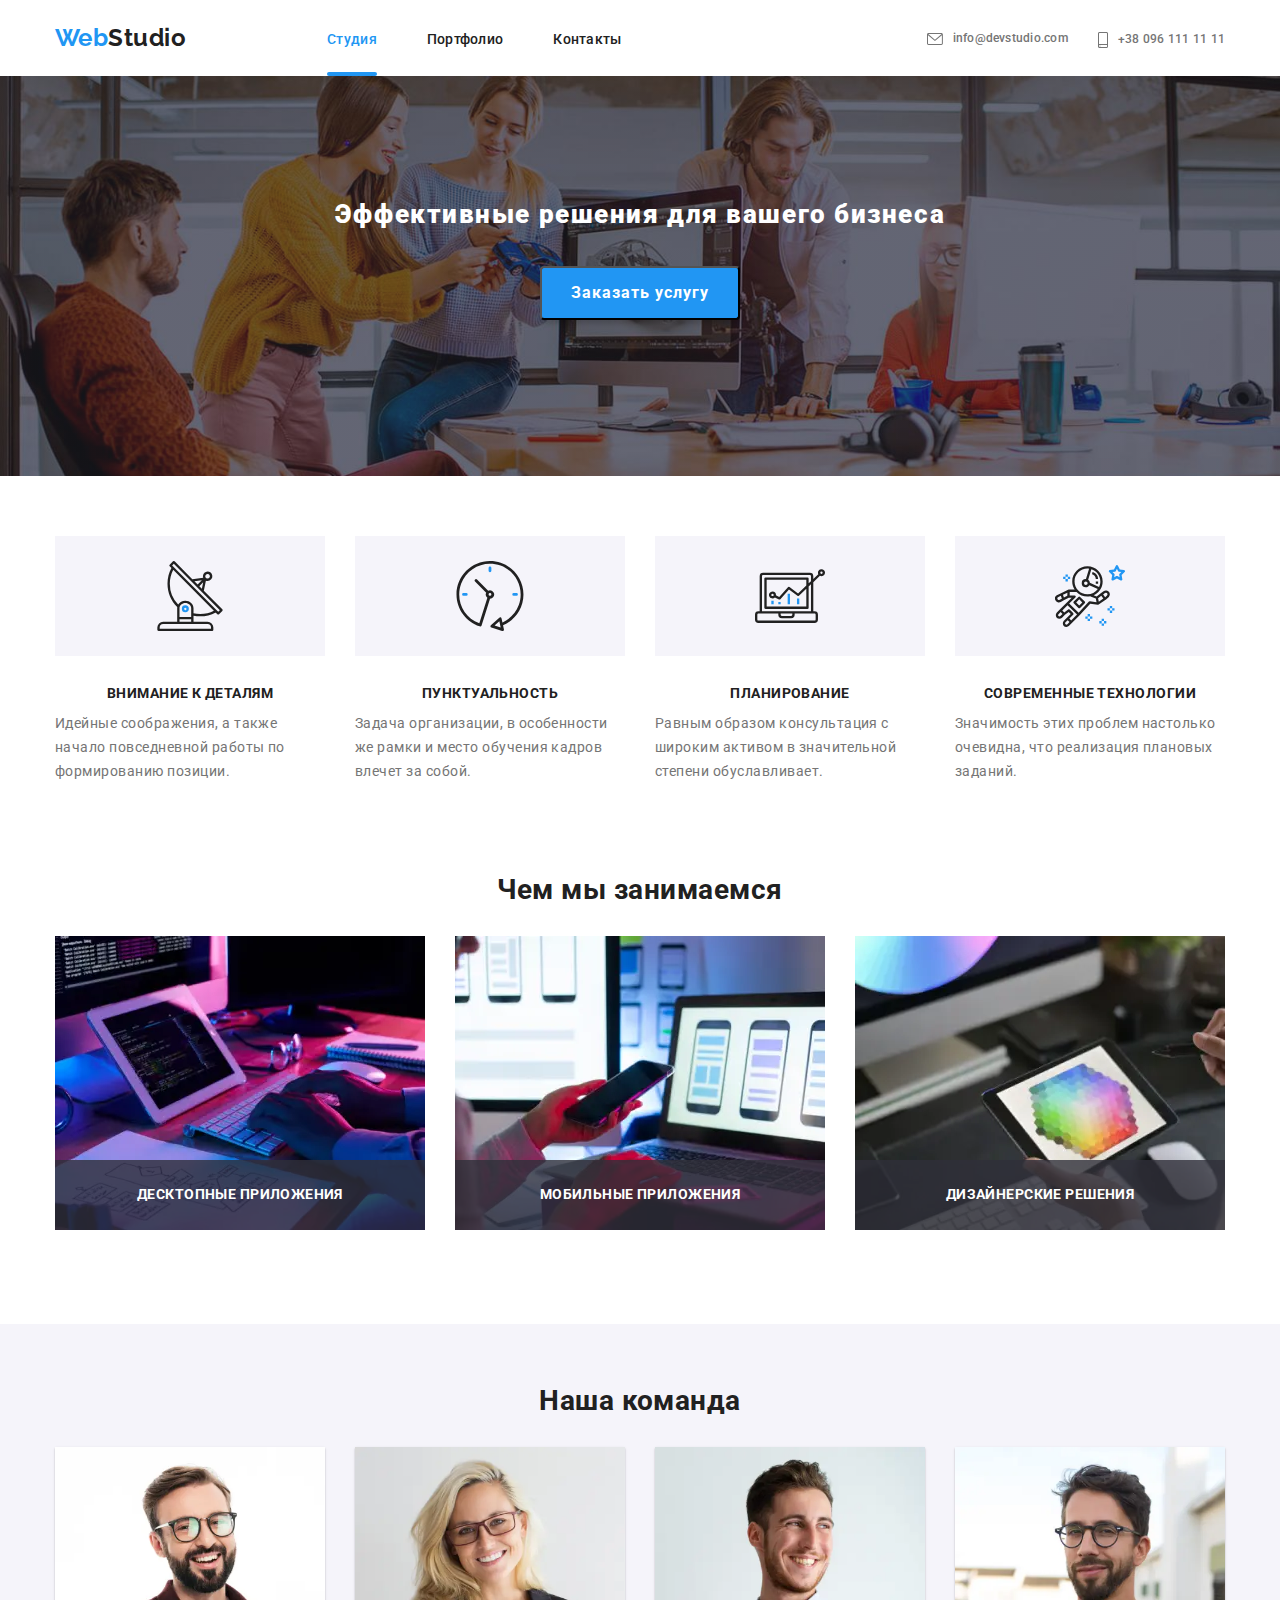
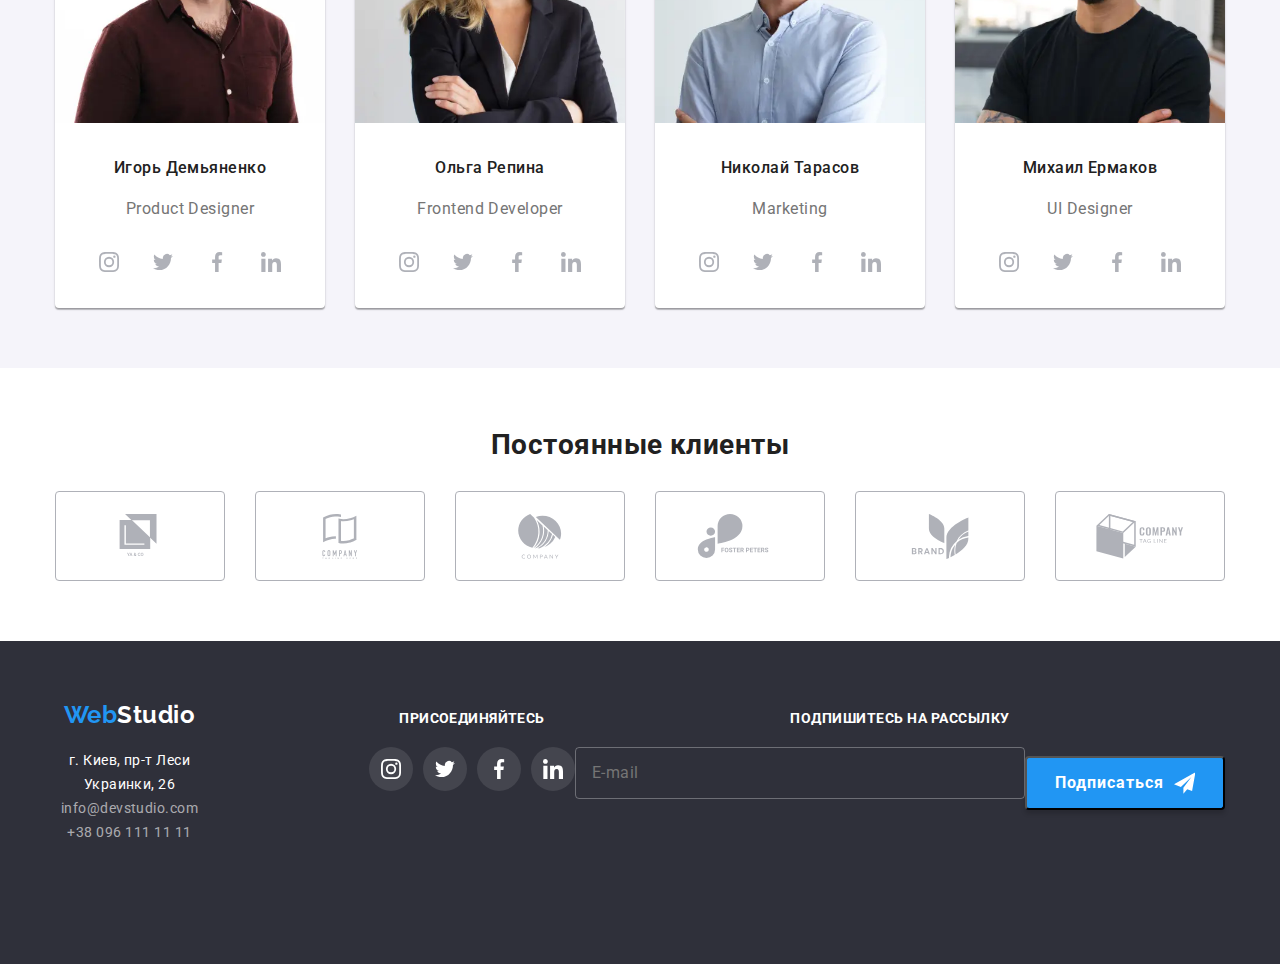
==== commit cd83fdd1: "1200" ====
--- a/index.html
+++ b/index.html
@@ -255,21 +255,23 @@
                                 ./images/ИгорьД-1200@2x.webp 2x,
                                 ./images/ИгорьД-1200@3x.webp 3x "
                                 media="(min-width: 1200px)" 
-                                type="image/webp">
+                                type="image/webp"
+                                sizes="">
 
                                 <source 
                                 srcset="
                                 ./images/ИгорьД-1200.jpg 1x, 
                                 ./images/ИгорьД-1200@2x.jpg 2x,
                                 ./images/ИгорьД-1200@3x.jpg 3x "
-                                media="(min-width: 1200px)">
+                                media="(min-width: 1200px)"
+                                sizes="">
 
                                 <img
                                 srcset="./images/ИгорьД-480@2x.jpg 2x,
                                 ./images/ИгорьД-480@3x.jpg 3x,"
                                 src="./images/ИгорьД-480.jpg"
                                 alt="Игорь Демьяненко"
-                                width="270"
+                                sizes="(min-width: 1200px) 270px, (min-width: 768px) 354px, (min-width: 480px) 450px"
                             />
                             </picture>
                             <div class="team-card">
@@ -357,7 +359,7 @@
                                 ./images/ОльгаР-480@3x.jpg 3x,"
                                 src="./images/ОльгаР-480.jpg"
                                 alt="Ольга Репина"
-                                width="270"
+                                sizes="(min-width: 480px) 450px,(min-width: 768px) 354px, (min-width: 1200px) 270px"
                             />
                             </picture>
                             <div class="team-card">
@@ -445,7 +447,7 @@
                                 ./images/НиколайТ-480@3x.jpg 3x,"
                                 src="./images/НиколайТ-480.jpg"
                                 alt="Николай Тарасов"
-                                width="270"
+                                sizes="(min-width: 480px) 450px,(min-width: 768px) 354px, (min-width: 1200px) 270px"
                             />
                             </picture>
                             <div class="team-card">
@@ -533,7 +535,7 @@
                                 ./images/МихаилЕ-480@3x.jpg 3x,"
                                 src="./images/МихаилЕ-480.jpg"
                                 alt="Михаил Ермаков"
-                                width="270"
+                                sizes="(min-width: 480px) 450px,(min-width: 768px) 354px, (min-width: 1200px) 270px"
                             />
                             </picture>
                             <div class="team-card">
--- a/css/main.min.css
+++ b/css/main.min.css
@@ -3,5 +3,5 @@
  Consolas,  'Liberation Mono',  Menlo,- monospace;font-size:1em}small{font-size:80%}sub,sup{font-size:75%;line-height:0;position:relative;vertical-align:baseline}sub{bottom:-0.25em}sup{top:-0.5em}table{text-indent:0;border-color:inherit}button,input,optgroup,select,textarea{font-family:inherit;font-size:100%;line-height:1.15;margin:0}button,select{text-transform:none}button,[type='button'],[type='reset'],[type='submit']{-webkit-appearance:button}::-moz-focus-inner{border-style:none;padding:0}:-moz-focusring{outline:1px dotted ButtonText}:-moz-ui-invalid{box-shadow:none}legend{padding:0}progress{vertical-align:baseline}::-webkit-inner-spin-button,::-webkit-outer-spin-button{height:auto}[type='search']{-webkit-appearance:textfield;outline-offset:-2px}::-webkit-search-decoration{-webkit-appearance:none}::-webkit-file-upload-button{-webkit-appearance:button;font:inherit}summary{display:list-item}body{color:#757575;background-color:#fff;font-family:Roboto,sans-serif;letter-spacing:0.03em}body.modal-open{overflow:hidden}h1,h2,h3{margin-top:0;margin-bottom:0}h3{margin-bottom:10px}a{text-decoration:none;font-style:normal}ul{list-style:none;padding-left:0;margin-top:0;margin-bottom:0}img{display:block;width:100%;height:auto}.container{padding-left:15px;padding-right:15px;margin:0 auto}@media screen and (min-width: 480px){.container{min-width:480px}}@media screen and (min-width: 768px){.container{width:768px}}@media screen and (min-width: 1200px){.container{width:1200px}}.header{position:relative}.main-nav{display:flex;justify-content:space-between;align-items:center;padding-top:16px;padding-bottom:16px}@media screen and (min-width: 768px){.main-nav{padding-top:21px;padding-bottom:0}}.menu-button{display:inline-flex;width:40px;height:40px;padding:12px 8px;background-color:transparent;border:none}@media screen and (min-width: 768px){.menu-button{display:none}}.menu-icon{width:25px;height:18px}.menu-close{width:18px;height:18px;display:block;fill:currentColor}.menu-button.is-open .menu-close{display:none}.menu-open{width:24px;height:16px;display:none;fill:currentColor}.menu-button.is-open .menu-open{display:block}.menu-container{display:flex}@media screen and (max-width: 767px){.menu-container{position:absolute;top:100%;left:0;width:100%;display:none;z-index:1;background-color:#fff;border-top:1px solid #ECECEC;box-shadow:0px 4px 8px rgba(0,0,0,0.04),0px 2px 4px rgba(0,0,0,0.08),0px 1px 3px rgba(0,0,0,0.16)}}.menu-container.is-open{display:block;padding-top:60px;padding-bottom:60px}@media screen and (min-width: 768px){.site-nav{margin-right:85px;margin-left:87px}}@media screen and (min-width: 1200px){.site-nav{margin-right:305px;margin-left:93px}}.nav-list{text-align:center;font-weight:500;font-size:18px;line-height:1.17;letter-spacing:0.02em;padding-left:0}@media screen and (max-width: 767px){.nav-list{margin-bottom:60px}}@media screen and (min-width: 768px){.nav-list{display:flex}}@media screen and (max-width: 767px){.nav-list__item:not(:last-child){margin-bottom:40px}}@media screen and (min-width: 768px){.nav-list__item:not(:last-child){margin-right:50px}}.nav-list__link{position:relative;display:inline-block;color:#212121;padding-bottom:8px}@media screen and (min-width: 768px){.nav-list__link{padding-bottom:28px}}.nav-list__link:visited{color:#212121}.nav-list__link,.address-list__link{transition:color 250ms cubic-bezier(0.4, 0, 0.2, 1)}.menu-button:hover,.menu-button:focus,.nav-list__link:hover,.nav-list__link:focus,.nav-list__link.current,.address-list__link:hover,.address-list__link:focus{color:#2196f3}.nav-list__link.current::after{position:absolute;left:0;bottom:0;display:flex;content:"";width:100%;height:4px;background-color:#2196f3;border-radius:2px}.address-list{text-align:center}.address-list__item:not(:last-child){margin-bottom:16px}@media screen and (min-width: 768px){.address-list__item:not(:last-child){margin-bottom:10px}}.address-list__link{display:inline-flex;align-items:center;color:#757575;font-weight:500;font-size:18px;line-height:1.17;letter-spacing:0.02em}@media screen and (min-width: 768px){.address-list__link{font-size:12px}}.icon-mail,.icon-phone{fill:currentColor;width:16px;height:12px;margin-right:10px}.icon-phone{width:10px;height:16px}.logo{color:#212121;font-family:Raleway,sans-serif;font-weight:700;font-size:24px;line-height:1.17}.accent{color:#2196f3}.button{display:flex;justify-content:center;align-items:center;margin:auto;padding:10px 28px;width:200px;color:#fff;background-color:#2196f3;box-shadow:0px 4px 4px rgba(0,0,0,0.15);border-radius:4px;font-style:normal;font-weight:700;font-size:16px;line-height:1.87;letter-spacing:0.06em;cursor:pointer}.hero{max-width:1600px;height:400px;margin-right:auto;margin-left:auto;text-align:center;padding-top:118px;padding-bottom:118px;background-color:#2f303a;background-image:linear-gradient(to right, rgba(47,48,58,0.4), rgba(47,48,58,0.4)),url(../images/header-480.jpg);background-position:center;background-size:cover;background-repeat:no-repeat}@media screen and (min-device-pixel-ratio: 2), screen and (min-resolution: 192dpi), screen and (min-resolution: 2dppx){.hero{background-image:linear-gradient(to right, rgba(47,48,58,0.4), rgba(47,48,58,0.4)),url(../images/header-480@2x.jpg)}}@media screen and (min-device-pixel-ratio: 3), screen and (min-resolution: 288dpi), screen and (min-resolution: 3dppx){.hero{background-image:linear-gradient(to right, rgba(47,48,58,0.4), rgba(47,48,58,0.4)),url(../images/header-480@3x.jpg)}}@media screen and (min-width: 768px){.hero{background-image:linear-gradient(to right, rgba(47,48,58,0.4), rgba(47,48,58,0.4)),url(../images/header-768.jpg);background-position:center;background-size:cover;background-repeat:no-repeat}}@media screen and (min-width: 768px) and (min-device-pixel-ratio: 2), screen and (min-width: 768px) and (min-resolution: 192dpi), screen and (min-width: 768px) and (min-resolution: 2dppx){.hero{background-image:linear-gradient(to right, rgba(47,48,58,0.4), rgba(47,48,58,0.4)),url(../images/header-768@2x.jpg)}}@media screen and (min-width: 768px) and (min-device-pixel-ratio: 3), screen and (min-width: 768px) and (min-resolution: 288dpi), screen and (min-width: 768px) and (min-resolution: 3dppx){.hero{background-image:linear-gradient(to right, rgba(47,48,58,0.4), rgba(47,48,58,0.4)),url(../images/header-768@3x.jpg)}}@media screen and (min-width: 1200px){.hero{background-image:linear-gradient(to right, rgba(47,48,58,0.4), rgba(47,48,58,0.4)),url(../images/header-1200.jpg);background-position:center;background-size:cover;background-repeat:no-repeat}}@media screen and (min-width: 1200px) and (min-device-pixel-ratio: 2), screen and (min-width: 1200px) and (min-resolution: 192dpi), screen and (min-width: 1200px) and (min-resolution: 2dppx){.hero{background-image:linear-gradient(to right, rgba(47,48,58,0.4), rgba(47,48,58,0.4)),url(../images/header-1200@2x.jpg)}}@media screen and (min-width: 1200px) and (min-device-pixel-ratio: 3), screen and (min-width: 1200px) and (min-resolution: 288dpi), screen and (min-width: 1200px) and (min-resolution: 3dppx){.hero{background-image:linear-gradient(to right, rgba(47,48,58,0.4), rgba(47,48,58,0.4)),url(../images/header-1200@3x.jpg)}}.hero__title{color:#fff;font-weight:900;font-size:26px;line-height:1.61;letter-spacing:0.06em;margin-top:0;margin-bottom:30px}.features .container{padding-top:60px;padding-bottom:60px}@media screen and (min-width: 768px){.features-list{display:flex;flex-wrap:wrap}}.features-list__item:not(:last-child){margin-bottom:30px}@media screen and (min-width: 768px){.features-list__item{width:354px}.features-list__item:nth-last-child(-n+2){margin-bottom:0}}@media screen and (min-width: 768px){.features-list__item:nth-child(2n+1){margin-right:30px}}.icon-background{display:flex;justify-content:center;align-items:center;height:120px;margin-bottom:30px;background-color:#f5f4fa}.features__icon{width:70px;height:70px}.features__title{text-align:center;text-transform:uppercase;color:#212121;font-weight:700;font-size:14px;line-height:1.14}.features__description{font-weight:400;font-size:14px;line-height:1.7;margin-top:0;margin-bottom:0}.about-us .container{display:none;padding-bottom:94px}@media screen and (min-width: 1200px){.about-us .container{display:block}}.about-us__title{color:#212121;font-weight:700;font-size:28px;line-height:1.18;text-align:center;margin-bottom:30px}.about-us__list{display:flex;padding:0;margin:0}.about-us__item{position:relative;width:370px}.about-us__item:not(:last-child){margin-right:30px}.about-us__description{position:absolute;left:0;bottom:0%;display:inline-flex;justify-content:center;align-items:center;width:370px;height:70px;margin-top:0;margin-bottom:0;color:#fff;background-color:rgba(47,48,58,0.8);font-style:normal;font-weight:700;font-size:14px;line-height:1.14;letter-spacing:0.03em;text-transform:uppercase}.about-team{padding-top:60px;padding-bottom:60px;background-color:#f5f4fa}@media screen and (min-width: 768px){.about-team__list{display:flex;flex-wrap:wrap}}.about-team__item{background-color:#fff;box-shadow:0px 1px 3px rgba(0,0,0,0.12),0px 1px 1px rgba(0,0,0,0.14),0px 2px 1px rgba(0,0,0,0.2);border-radius:0px 0px 4px 4px}.about-team__item:not(:last-child){margin-bottom:30px}@media screen and (min-width: 768px){.about-team__item{width:454px}}.team-card{padding-top:30px;padding-bottom:24px;text-align:center}.name{margin-bottom:10px;color:#212121;font-weight:500;font-size:16px;line-height:1.9}.position{margin-top:0;margin-bottom:16px;font-weight:400;font-size:16px;line-height:1.9}.social-list{display:flex;justify-content:center}.social-list__item:not(:last-child){margin-right:10px}.social-list__link{display:flex;justify-content:center;align-items:center;color:#afb1b8;width:44px;height:44px;border-radius:50%;transition:background-color 250ms cubic-bezier(0.4, 0, 0.2, 1),color 250ms cubic-bezier(0.4, 0, 0.2, 1)}.social-list__link:visited{color:#afb1b8}.social-list__link:hover,.social-list__link:focus{background-color:#2196f3;color:#fff}.social-list__icon{fill:currentColor;width:20px;height:20px}.client{padding-top:60px;padding-bottom:60px}.client-list{display:flex;flex-wrap:wrap;justify-content:center;margin-right:-15px;margin-left:-15px}.client-list__item{flex-basis:calc((100% - 4 * 15px) / 2);margin:15px}.client-list__item:nth-child(-n+2){margin-top:0}.client-list__item:nth-last-child(-n+2){margin-bottom:0}.client-list__link{display:flex;justify-content:center;align-items:center;color:#afb1b8;height:90px;border:1px solid #afb1b8;border-radius:4px;transition:border-color 250ms cubic-bezier(0.4, 0, 0.2, 1),color 250ms cubic-bezier(0.4, 0, 0.2, 1)}.client-list__link:visited{color:#afb1b8}.client-list__link:hover,.client-list__link:focus{border-color:#2196f3;color:#2196f3}.client-list__icon{width:90px;height:45px;fill:currentColor}.backdrop.is-hidden{opacity:0;pointer-events:none}.backdrop{position:fixed;top:0;left:0;width:100%;height:100%;padding:93px 15px;background-color:rgba(0,0,0,0.2);opacity:1;transition:opacity 250ms cubic-bezier(0.4, 0, 0.2, 1);overflow-y:scroll}.modal{position:relative;padding:40px;background-color:#fff}.close{position:absolute;top:8px;right:8px;padding:8px;width:30px;height:30px;color:#000000;background-color:transparent;border:1px solid rgba(0,0,0,0.1);border-radius:50%}.iconClose{position:absolute;top:50%;left:50%;transform:translate(-50%, -50%);width:18px;height:18px;transition:fill 250ms cubic-bezier(0.4, 0, 0.2, 1)}.close:hover .iconClose,.close:focus .iconClose{fill:#2196f3}.inputField{display:block;margin-bottom:10px}.inputBox{position:relative;color:#212121;transition:color 250ms cubic-bezier(0.4, 0, 0.2, 1)}.inputBox:focus-within{color:#2196f3}.form-modal__title{margin-top:0;margin-bottom:12px;color:#212121;font-style:normal;font-weight:700;font-size:20px;line-height:1.5;text-align:center;letter-spacing:0.03em}.inputTitle{display:block;margin-top:0;margin-bottom:4px;font-style:normal;font-weight:400;font-size:12px;line-height:1.16;letter-spacing:0.01em}.inputBox input{width:100%;padding:11px 0 11px 42px;border:1px solid rgba(33,33,33,0.2);border-radius:4px;transition:border-color 250ms cubic-bezier(0.4, 0, 0.2, 1)}.form-modal input:focus,.textareaField textarea:focus{border-color:#2196f3;cursor:pointer;outline:0}.iconFormModal{position:absolute;top:50%;left:12px;transform:translateY(-50%);width:18px;height:18px;fill:currentColor}.textareaField{margin-bottom:20px}.textarea{width:100%;padding:12px 16px;resize:none;border:1px solid rgba(33,33,33,0.2);border-radius:4px;transition:border-color 250ms cubic-bezier(0.4, 0, 0.2, 1)}.textarea::placeholder{font-size:14px;line-height:1.14;color:rgba(117,117,117,0.5)}.checkboxField{display:flex;justify-content:center;align-items:center;margin-bottom:30px;cursor:pointer}input:checked+.agreement::before{background-color:#2196f3;background-image:url(../images/icon-check.svg);background-origin:border-box}.visually-hidden{position:absolute;clip:rect(0 0 0 0);width:1px;height:1px;margin:-1px}.agreement::before{content:"";display:inline-block;margin-right:8px;width:16px;height:15px;background-image:url(../images/square.svg);background-size:contain;background-repeat:no-repeat;background-position:center}.agreement{display:flex;align-items:center;font-weight:400;font-size:12px;line-height:1.7;letter-spacing:0.03em}.checkboxField a{color:#2196f3;text-decoration:underline}footer{background-color:#2f303a}footer .container{padding-top:60px;padding-bottom:60px}.footer-address{margin-bottom:60px;text-align:center}.footer__logo{display:inline-block;margin-right:0;margin-bottom:20px;color:#fff}.footer-address__list{font-style:normal}.footer-address__link,.footer-address__item{color:rgba(255,255,255,0.6);font-weight:400;font-size:14px;line-height:1.7}.footer-address__item{color:#fff}.footer-social{margin-bottom:60px;text-align:center}.footer-social__title{margin-top:0;margin-bottom:20px;color:#fff;font-weight:700;font-size:14px;line-height:1.14;letter-spacing:0.03em;text-transform:uppercase}.footer-social__link{background-color:rgba(255,255,255,0.1);transition:background-color 250ms cubic-bezier(0.4, 0, 0.2, 1)}.footer-social__icon{fill:#fff}.footer-form{text-align:center}.footer-form__title{display:block;margin-top:0;margin-bottom:20px;font-style:normal;font-weight:700;font-size:14px;line-height:1.14;text-transform:uppercase;color:#fff}.mail-form__input{width:450px;padding:15px 0 15px 16px;margin-bottom:20px;background-color:transparent;font-style:normal;font-weight:400;font-size:16px;line-height:1.25;letter-spacing:0.03em;color:rgba(255,255,255,0.6);border:1px solid rgba(255,255,255,0.3);border-radius:4px}.button__icon{margin-left:10px;width:24px;height:24px}.portfolio.container{padding-top:60px;padding-bottom:60px;border-top:1px solid #ececec}.button-list{display:flex;flex-wrap:wrap;margin-top:0;margin-bottom:40px}.button-list__button{color:#212121;background-color:#f5f4fa;font-weight:500;font-size:16px;line-height:1.6;letter-spacing:0.03em;border-radius:4px;border-color:transparent;padding:6px 22px;cursor:pointer;transition:background-color 250ms cubic-bezier(0.4, 0, 0.2, 1),color 250ms cubic-bezier(0.4, 0, 0.2, 1),box-shadow 250ms cubic-bezier(0.4, 0, 0.2, 1)}.button-list__button:hover,.button-list__button:focus{color:#fff;background-color:#2196f3;box-shadow:0px 3px 1px rgba(0,0,0,0.1),0px 1px 2px rgba(0,0,0,0.08),0px 2px 2px rgba(0,0,0,0.12)}.button-list__item{margin-top:15px}.button-list__item:not(:last-child){margin-right:8px}.button-list__item:nth-child(-n+3){margin-top:0}.portfolio-list__item{margin-bottom:30px}.portfolio-list__link{display:block}.portfolio-list__link:hover,.portfolio-list__link:focus{box-shadow:0px 1px 1px rgba(0,0,0,0.12),0px 4px 4px rgba(0,0,0,0.06),1px 4px 6px rgba(0,0,0,0.16)}.portfolio-list__item:nth-child(3n){margin-right:0}.portfolio-list__item:nth-last-child(-n+3){margin-bottom:0}.card-content{border-right-width:1px;border-right-style:solid;border-right-color:#eeeeee;border-bottom-width:1px;border-bottom-style:solid;border-bottom-color:#eeeeee;border-left-width:1px;border-left-style:solid;border-left-color:#eeeeee;padding:20px 24px}.card-content__title{margin-bottom:4px;color:#212121;font-weight:700;font-size:18px;line-height:2;letter-spacing:0.06em}.card-content__description{margin:0;color:#757575;font-weight:400;font-size:16px;line-height:1.9;letter-spacing:0.03em}.thumb{position:relative;overflow:hidden}.overlay{position:absolute;top:0;left:0;transform:translateY(100%);transition:transform 250ms cubic-bezier(0.4, 0, 0.2, 1);width:100%;height:100%;padding:77px 24px;background-color:rgba(33,150,243,0.9)}.portfolio-list__link:hover .overlay{transform:translateY(0)}.overlay__description{margin-top:0;margin-bottom:0;font-style:normal;font-weight:400;font-size:18px;line-height:1.56;letter-spacing:0.03em;color:#fff}
+ monospace;font-size:1em}small{font-size:80%}sub,sup{font-size:75%;line-height:0;position:relative;vertical-align:baseline}sub{bottom:-0.25em}sup{top:-0.5em}table{text-indent:0;border-color:inherit}button,input,optgroup,select,textarea{font-family:inherit;font-size:100%;line-height:1.15;margin:0}button,select{text-transform:none}button,[type='button'],[type='reset'],[type='submit']{-webkit-appearance:button}::-moz-focus-inner{border-style:none;padding:0}:-moz-focusring{outline:1px dotted ButtonText}:-moz-ui-invalid{box-shadow:none}legend{padding:0}progress{vertical-align:baseline}::-webkit-inner-spin-button,::-webkit-outer-spin-button{height:auto}[type='search']{-webkit-appearance:textfield;outline-offset:-2px}::-webkit-search-decoration{-webkit-appearance:none}::-webkit-file-upload-button{-webkit-appearance:button;font:inherit}summary{display:list-item}body{color:#757575;background-color:#fff;font-family:Roboto,sans-serif;letter-spacing:0.03em}body.modal-open{overflow:hidden}h1,h2,h3{margin-top:0;margin-bottom:0}h3{margin-bottom:10px}a{text-decoration:none;font-style:normal}ul{list-style:none;padding-left:0;margin-top:0;margin-bottom:0}img{display:block;width:100%;height:auto}.container{padding-left:15px;padding-right:15px;margin:0 auto}@media screen and (min-width: 480px){.container{min-width:480px}}@media screen and (min-width: 768px){.container{width:768px}}@media screen and (min-width: 1200px){.container{width:1200px}}.header{position:relative}.main-nav{display:flex;justify-content:space-between;align-items:center}@media screen and (max-width: 767px){.main-nav{padding-top:16px;padding-bottom:16px}}.menu-button{display:inline-flex;width:40px;height:40px;padding:12px 8px;background-color:transparent;border:none}@media screen and (min-width: 768px){.menu-button{display:none}}.menu-icon{width:25px;height:18px}.menu-close{width:18px;height:18px;display:block;fill:currentColor}.menu-button.is-open .menu-close{display:none}.menu-open{width:24px;height:16px;display:none;fill:currentColor}.menu-button.is-open .menu-open{display:block}.menu-container{display:flex}@media screen and (max-width: 767px){.menu-container{position:absolute;top:100%;left:0;width:100%;display:none;z-index:1;background-color:#fff;border-top:1px solid #ECECEC;box-shadow:0px 4px 8px rgba(0,0,0,0.04),0px 2px 4px rgba(0,0,0,0.08),0px 1px 3px rgba(0,0,0,0.16)}}.menu-container.is-open{display:block;padding-top:60px;padding-bottom:60px}@media screen and (min-width: 768px){.site-nav{margin-right:85px;margin-left:87px}}@media screen and (min-width: 1200px){.site-nav{margin-right:305px;margin-left:93px}}.nav-list{text-align:center;font-weight:500;font-size:18px;line-height:1.17;letter-spacing:0.02em;padding-left:0}@media screen and (max-width: 767px){.nav-list{margin-bottom:60px}}@media screen and (min-width: 768px){.nav-list{display:flex;font-size:14px;line-height:1.14}}@media screen and (max-width: 767px){.nav-list__item:not(:last-child){margin-bottom:40px}}@media screen and (min-width: 768px){.nav-list__item:not(:last-child){margin-right:50px}}@media screen and (min-width: 768px){.nav-list__link{padding:32px 0}}.nav-list__link{position:relative;display:inline-block;color:#212121;padding-bottom:8px}@media screen and (min-width: 768px){.nav-list__link{padding-bottom:28px}}.nav-list__link:visited{color:#212121}.nav-list__link,.address-list__link{transition:color 250ms cubic-bezier(0.4, 0, 0.2, 1)}.menu-button:hover,.menu-button:focus,.nav-list__link:hover,.nav-list__link:focus,.nav-list__link.current,.address-list__link:hover,.address-list__link:focus{color:#2196f3}.nav-list__link.current::after{position:absolute;left:0;bottom:0;display:flex;content:"";width:100%;height:4px;background-color:#2196f3;border-radius:2px}@media screen and (max-width: 767px){.address-list{text-align:center}}@media screen and (min-width: 1200px){.address-list{display:flex}}@media screen and (max-width: 767px){.address-list__item:not(:last-child){margin-bottom:16px}}@media screen and (min-width: 1200px){.address-list__item:not(:last-child){margin-right:30px}}.address-list__link{display:inline-flex;align-items:center;color:#757575;font-weight:500;font-size:18px;line-height:1.17;letter-spacing:0.02em}@media screen and (min-width: 768px){.address-list__link{font-size:12px;line-height:1.16}}@media screen and (min-width: 1200px){.address-list__link{padding-top:32px}}.icon-mail,.icon-phone{fill:currentColor;width:16px;height:12px;margin-right:10px}.icon-phone{width:10px;height:16px}.logo{color:#212121;font-family:Raleway,sans-serif;font-weight:700;font-size:24px;line-height:1.17}.accent{color:#2196f3}.button{display:flex;justify-content:center;align-items:center;margin:auto;padding:10px 28px;width:200px;color:#fff;background-color:#2196f3;box-shadow:0px 4px 4px rgba(0,0,0,0.15);border-radius:4px;font-style:normal;font-weight:700;font-size:16px;line-height:1.87;letter-spacing:0.06em;cursor:pointer}.hero{max-width:1600px;height:400px;margin-right:auto;margin-left:auto;text-align:center;padding-top:118px;padding-bottom:118px;background-color:#2f303a;background-image:linear-gradient(to right, rgba(47,48,58,0.4), rgba(47,48,58,0.4)),url(../images/header-480.jpg);background-position:center;background-size:cover;background-repeat:no-repeat}@media screen and (min-device-pixel-ratio: 2), screen and (min-resolution: 192dpi), screen and (min-resolution: 2dppx){.hero{background-image:linear-gradient(to right, rgba(47,48,58,0.4), rgba(47,48,58,0.4)),url(../images/header-480@2x.jpg)}}@media screen and (min-device-pixel-ratio: 3), screen and (min-resolution: 288dpi), screen and (min-resolution: 3dppx){.hero{background-image:linear-gradient(to right, rgba(47,48,58,0.4), rgba(47,48,58,0.4)),url(../images/header-480@3x.jpg)}}@media screen and (min-width: 768px){.hero{background-image:linear-gradient(to right, rgba(47,48,58,0.4), rgba(47,48,58,0.4)),url(../images/header-768.jpg);background-position:center;background-size:cover;background-repeat:no-repeat}}@media screen and (min-width: 768px) and (min-device-pixel-ratio: 2), screen and (min-width: 768px) and (min-resolution: 192dpi), screen and (min-width: 768px) and (min-resolution: 2dppx){.hero{background-image:linear-gradient(to right, rgba(47,48,58,0.4), rgba(47,48,58,0.4)),url(../images/header-768@2x.jpg)}}@media screen and (min-width: 768px) and (min-device-pixel-ratio: 3), screen and (min-width: 768px) and (min-resolution: 288dpi), screen and (min-width: 768px) and (min-resolution: 3dppx){.hero{background-image:linear-gradient(to right, rgba(47,48,58,0.4), rgba(47,48,58,0.4)),url(../images/header-768@3x.jpg)}}@media screen and (min-width: 1200px){.hero{background-image:linear-gradient(to right, rgba(47,48,58,0.4), rgba(47,48,58,0.4)),url(../images/header-1200.jpg);background-position:center;background-size:cover;background-repeat:no-repeat}}@media screen and (min-width: 1200px) and (min-device-pixel-ratio: 2), screen and (min-width: 1200px) and (min-resolution: 192dpi), screen and (min-width: 1200px) and (min-resolution: 2dppx){.hero{background-image:linear-gradient(to right, rgba(47,48,58,0.4), rgba(47,48,58,0.4)),url(../images/header-1200@2x.jpg)}}@media screen and (min-width: 1200px) and (min-device-pixel-ratio: 3), screen and (min-width: 1200px) and (min-resolution: 288dpi), screen and (min-width: 1200px) and (min-resolution: 3dppx){.hero{background-image:linear-gradient(to right, rgba(47,48,58,0.4), rgba(47,48,58,0.4)),url(../images/header-1200@3x.jpg)}}.hero__title{color:#fff;font-weight:900;font-size:26px;line-height:1.61;letter-spacing:0.06em;margin-top:0;margin-bottom:30px}.features .container{padding-top:60px;padding-bottom:60px}@media screen and (min-width: 768px){.features-list{display:flex;flex-wrap:wrap}}.features-list__item:not(:last-child){margin-bottom:30px}@media screen and (min-width: 768px){.features-list__item:nth-last-child(-n+2){margin-bottom:0}.features-list__item:nth-child(2n+1){margin-right:30px}}@media screen and (min-width: 1200px){.features-list__item{width:270px}.features-list__item:not(:last-child){margin-right:30px}}.icon-background{display:flex;justify-content:center;align-items:center;height:120px;margin-bottom:30px;background-color:#f5f4fa}.features__icon{width:70px;height:70px}.features__title{text-align:center;text-transform:uppercase;color:#212121;font-weight:700;font-size:14px;line-height:1.14}.features__description{font-weight:400;font-size:14px;line-height:1.7;margin-top:0;margin-bottom:0}.about-us .container{display:none;padding-bottom:94px}@media screen and (min-width: 1200px){.about-us .container{display:block}}.about-us__title{color:#212121;font-weight:700;font-size:28px;line-height:1.18;text-align:center;margin-bottom:30px}.about-us__list{display:flex;padding:0;margin:0}.about-us__item{position:relative;width:370px}.about-us__item:not(:last-child){margin-right:30px}.about-us__description{position:absolute;left:0;bottom:0%;display:inline-flex;justify-content:center;align-items:center;width:370px;height:70px;margin-top:0;margin-bottom:0;color:#fff;background-color:rgba(47,48,58,0.8);font-style:normal;font-weight:700;font-size:14px;line-height:1.14;letter-spacing:0.03em;text-transform:uppercase}.about-team{padding-top:60px;padding-bottom:60px;background-color:#f5f4fa}@media screen and (min-width: 768px){.about-team__list{display:flex;flex-wrap:wrap}}.about-team__item{background-color:#fff;box-shadow:0px 1px 3px rgba(0,0,0,0.12),0px 1px 1px rgba(0,0,0,0.14),0px 2px 1px rgba(0,0,0,0.2);border-radius:0px 0px 4px 4px}@media screen and (max-width: 767px){.about-team__item:not(:last-child){margin-bottom:30px}}@media screen and (min-width: 768px){.about-team__item{width:354px}.about-team__item:nth-child(2n+1){margin-right:30px}.about-team__item:nth-last-child(-n+2){margin-bottom:0}}@media screen and (min-width: 1200px){.about-team__item{width:270px}.about-team__item:not(:last-child){margin-right:30px}}.team-card{padding-top:30px;padding-bottom:24px;text-align:center}.name{margin-bottom:10px;color:#212121;font-weight:500;font-size:16px;line-height:1.9}.position{margin-top:0;margin-bottom:16px;font-weight:400;font-size:16px;line-height:1.9}.social-list{display:flex;justify-content:center}.social-list__item:not(:last-child){margin-right:10px}.social-list__link{display:flex;justify-content:center;align-items:center;color:#afb1b8;width:44px;height:44px;border-radius:50%;transition:background-color 250ms cubic-bezier(0.4, 0, 0.2, 1),color 250ms cubic-bezier(0.4, 0, 0.2, 1)}.social-list__link:visited{color:#afb1b8}.social-list__link:hover,.social-list__link:focus{background-color:#2196f3;color:#fff}.social-list__icon{fill:currentColor;width:20px;height:20px}.client{padding-top:60px;padding-bottom:60px}.client-list{display:flex;flex-wrap:wrap;justify-content:center;margin-right:-15px;margin-left:-15px}@media screen and (min-width: 1200px){.client-list{flex-wrap:nowrap}}.client-list__item{flex-basis:calc((100% - 4 * 15px) / 2);margin:15px}.client-list__item:nth-child(-n+2){margin-top:0}.client-list__item:nth-last-child(-n+2){margin-bottom:0}@media screen and (min-width: 768px){.client-list__item{flex-basis:calc((100% - 6 * 15px) / 3)}.client-list__item:nth-child(-n+3){margin-top:0}.client-list__item:nth-last-child(-n+3){margin-bottom:0}}@media screen and (min-width: 1200px){.client-list__item{margin-top:0;margin-bottom:0}}.client-list__link{display:flex;justify-content:center;align-items:center;color:#afb1b8;height:90px;border:1px solid #afb1b8;border-radius:4px;transition:border-color 250ms cubic-bezier(0.4, 0, 0.2, 1),color 250ms cubic-bezier(0.4, 0, 0.2, 1)}.client-list__link:visited{color:#afb1b8}.client-list__link:hover,.client-list__link:focus{border-color:#2196f3;color:#2196f3}.client-list__icon{width:90px;height:45px;fill:currentColor}.backdrop.is-hidden{opacity:0;pointer-events:none}.backdrop{position:fixed;top:0;left:0;width:100%;height:100%;padding:93px 15px;background-color:rgba(0,0,0,0.2);opacity:1;transition:opacity 250ms cubic-bezier(0.4, 0, 0.2, 1);overflow-y:scroll}@media screen and (min-width: 768px){.backdrop{padding:208px 159px}}.modal{position:relative;padding:40px;background-color:#fff}.close{position:absolute;top:8px;right:8px;padding:8px;width:30px;height:30px;color:#000000;background-color:transparent;border:1px solid rgba(0,0,0,0.1);border-radius:50%}.iconClose{position:absolute;top:50%;left:50%;transform:translate(-50%, -50%);width:18px;height:18px;transition:fill 250ms cubic-bezier(0.4, 0, 0.2, 1)}.close:hover .iconClose,.close:focus .iconClose{fill:#2196f3}.inputField{display:block;margin-bottom:10px}.inputBox{position:relative;color:#212121;transition:color 250ms cubic-bezier(0.4, 0, 0.2, 1)}.inputBox:focus-within{color:#2196f3}.form-modal__title{margin-top:0;margin-bottom:12px;color:#212121;font-style:normal;font-weight:700;font-size:20px;line-height:1.5;text-align:center;letter-spacing:0.03em}.inputTitle{display:block;margin-top:0;margin-bottom:4px;font-style:normal;font-weight:400;font-size:12px;line-height:1.16;letter-spacing:0.01em}.inputBox input{width:100%;padding:11px 0 11px 42px;border:1px solid rgba(33,33,33,0.2);border-radius:4px;transition:border-color 250ms cubic-bezier(0.4, 0, 0.2, 1)}.form-modal input:focus,.textareaField textarea:focus{border-color:#2196f3;cursor:pointer;outline:0}.iconFormModal{position:absolute;top:50%;left:12px;transform:translateY(-50%);width:18px;height:18px;fill:currentColor}.textareaField{margin-bottom:20px}.textarea{width:100%;padding:12px 16px;resize:none;border:1px solid rgba(33,33,33,0.2);border-radius:4px;transition:border-color 250ms cubic-bezier(0.4, 0, 0.2, 1)}.textarea::placeholder{font-size:14px;line-height:1.14;color:rgba(117,117,117,0.5)}.checkboxField{display:flex;justify-content:center;align-items:center;margin-bottom:30px;cursor:pointer}input:checked+.agreement::before{background-color:#2196f3;background-image:url(../images/icon-check.svg);background-origin:border-box}.visually-hidden{position:absolute;clip:rect(0 0 0 0);width:1px;height:1px;margin:-1px}.agreement::before{content:"";display:inline-block;margin-right:8px;width:16px;height:15px;background-image:url(../images/square.svg);background-size:contain;background-repeat:no-repeat;background-position:center}.agreement{display:flex;align-items:center;font-weight:400;font-size:12px;line-height:1.7;letter-spacing:0.03em}.checkboxField a{color:#2196f3;text-decoration:underline}footer{background-color:#2f303a}footer .container{padding-top:60px;padding-bottom:60px}@media screen and (min-width: 768px){footer .container{display:flex;flex-wrap:wrap;justify-content:center}}@media screen and (min-width: 1200px){footer .container{justify-content:space-between;align-items:baseline;flex-wrap:nowrap}}.footer-address{margin-bottom:60px;text-align:center}@media screen and (min-width: 768px){.footer-address{margin-right:165px}}.footer__logo{display:inline-block;margin-right:0;margin-bottom:20px;color:#fff}.footer-address__list{font-style:normal}.footer-address__link,.footer-address__item{color:rgba(255,255,255,0.6);font-weight:400;font-size:14px;line-height:1.7}.footer-address__item{color:#fff}.footer-social{margin-bottom:60px;text-align:center}.footer-social__title{margin-top:0;margin-bottom:20px;color:#fff;font-weight:700;font-size:14px;line-height:1.14;letter-spacing:0.03em;text-transform:uppercase}.footer-social__link{background-color:rgba(255,255,255,0.1);transition:background-color 250ms cubic-bezier(0.4, 0, 0.2, 1)}.footer-social__icon{fill:#fff}.footer-form{text-align:center}.footer-form__title{display:block;margin-top:0;margin-bottom:20px;font-style:normal;font-weight:700;font-size:14px;line-height:1.14;text-transform:uppercase;color:#fff}@media screen and (min-width: 1200px){.mail-form{display:flex;align-items:center}}.mail-form__input{width:450px;padding:15px 16px 15px 16px;margin-bottom:20px;background-color:transparent;font-style:normal;font-weight:400;font-size:16px;line-height:1.25;letter-spacing:0.03em;color:rgba(255,255,255,0.6);border:1px solid rgba(255,255,255,0.3);border-radius:4px}.button__icon{margin-left:10px;width:24px;height:24px}.portfolio.container{padding-top:60px;padding-bottom:60px;border-top:1px solid #ececec}.button-list{display:flex;flex-wrap:wrap;margin-bottom:40px}@media screen and (min-width: 768px){.button-list{justify-content:center}}.button-list__button{color:#212121;background-color:#f5f4fa;font-weight:500;font-size:16px;line-height:1.6;letter-spacing:0.03em;border-radius:4px;border-color:transparent;padding:6px 22px;cursor:pointer;transition:background-color 250ms cubic-bezier(0.4, 0, 0.2, 1),color 250ms cubic-bezier(0.4, 0, 0.2, 1),box-shadow 250ms cubic-bezier(0.4, 0, 0.2, 1)}.button-list__button:hover,.button-list__button:focus{color:#fff;background-color:#2196f3;box-shadow:0px 3px 1px rgba(0,0,0,0.1),0px 1px 2px rgba(0,0,0,0.08),0px 2px 2px rgba(0,0,0,0.12)}@media screen and (max-width: 768px){.button-list__item{margin-top:15px}.button-list__item:nth-child(-n+3){margin-top:0}}.button-list__item:not(:last-child){margin-right:8px}.portfolio-list{display:flex;flex-wrap:wrap}.portfolio-list__item{margin-bottom:30px;min-height:404px}@media screen and (min-width: 768px){.portfolio-list__item{width:calc((100% - 4 * 15px) / 2);margin-right:30px}}.portfolio-list__link{display:block}.portfolio-list__link:hover,.portfolio-list__link:focus{box-shadow:0px 1px 1px rgba(0,0,0,0.12),0px 4px 4px rgba(0,0,0,0.06),1px 4px 6px rgba(0,0,0,0.16)}@media screen and (min-width: 768px){.portfolio-list__item:nth-child(2n){margin-right:0}}@media screen and (min-width: 1200px){.portfolio-list__item:nth-child(3n){margin-right:0}}@media screen and (min-width: 768px){.portfolio-list__item:last-child{margin-right:0;margin-bottom:0}}@media screen and (min-width: 1200px){.portfolio-list__item:nth-last-child(-n+3){margin-bottom:0}}.card-content{border-right-width:1px;border-right-style:solid;border-right-color:#eeeeee;border-bottom-width:1px;border-bottom-style:solid;border-bottom-color:#eeeeee;border-left-width:1px;border-left-style:solid;border-left-color:#eeeeee;padding:20px 24px}.card-content__title{margin-bottom:4px;color:#212121;font-weight:700;font-size:18px;line-height:2;letter-spacing:0.06em}.card-content__description{margin:0;color:#757575;font-weight:400;font-size:16px;line-height:1.9;letter-spacing:0.03em}.thumb{position:relative;overflow:hidden}.overlay{position:absolute;top:0;left:0;transform:translateY(100%);transition:transform 250ms cubic-bezier(0.4, 0, 0.2, 1);width:100%;height:100%;padding:77px 24px;background-color:rgba(33,150,243,0.9)}.portfolio-list__link:hover .overlay{transform:translateY(0)}@media screen and (min-width: 768px){.overlay{padding:49px 24px}}.overlay__description{margin-top:0;margin-bottom:0;font-style:normal;font-weight:400;font-size:18px;line-height:1.56;letter-spacing:0.03em;color:#fff}
 /*# sourceMappingURL=main.min.css.map */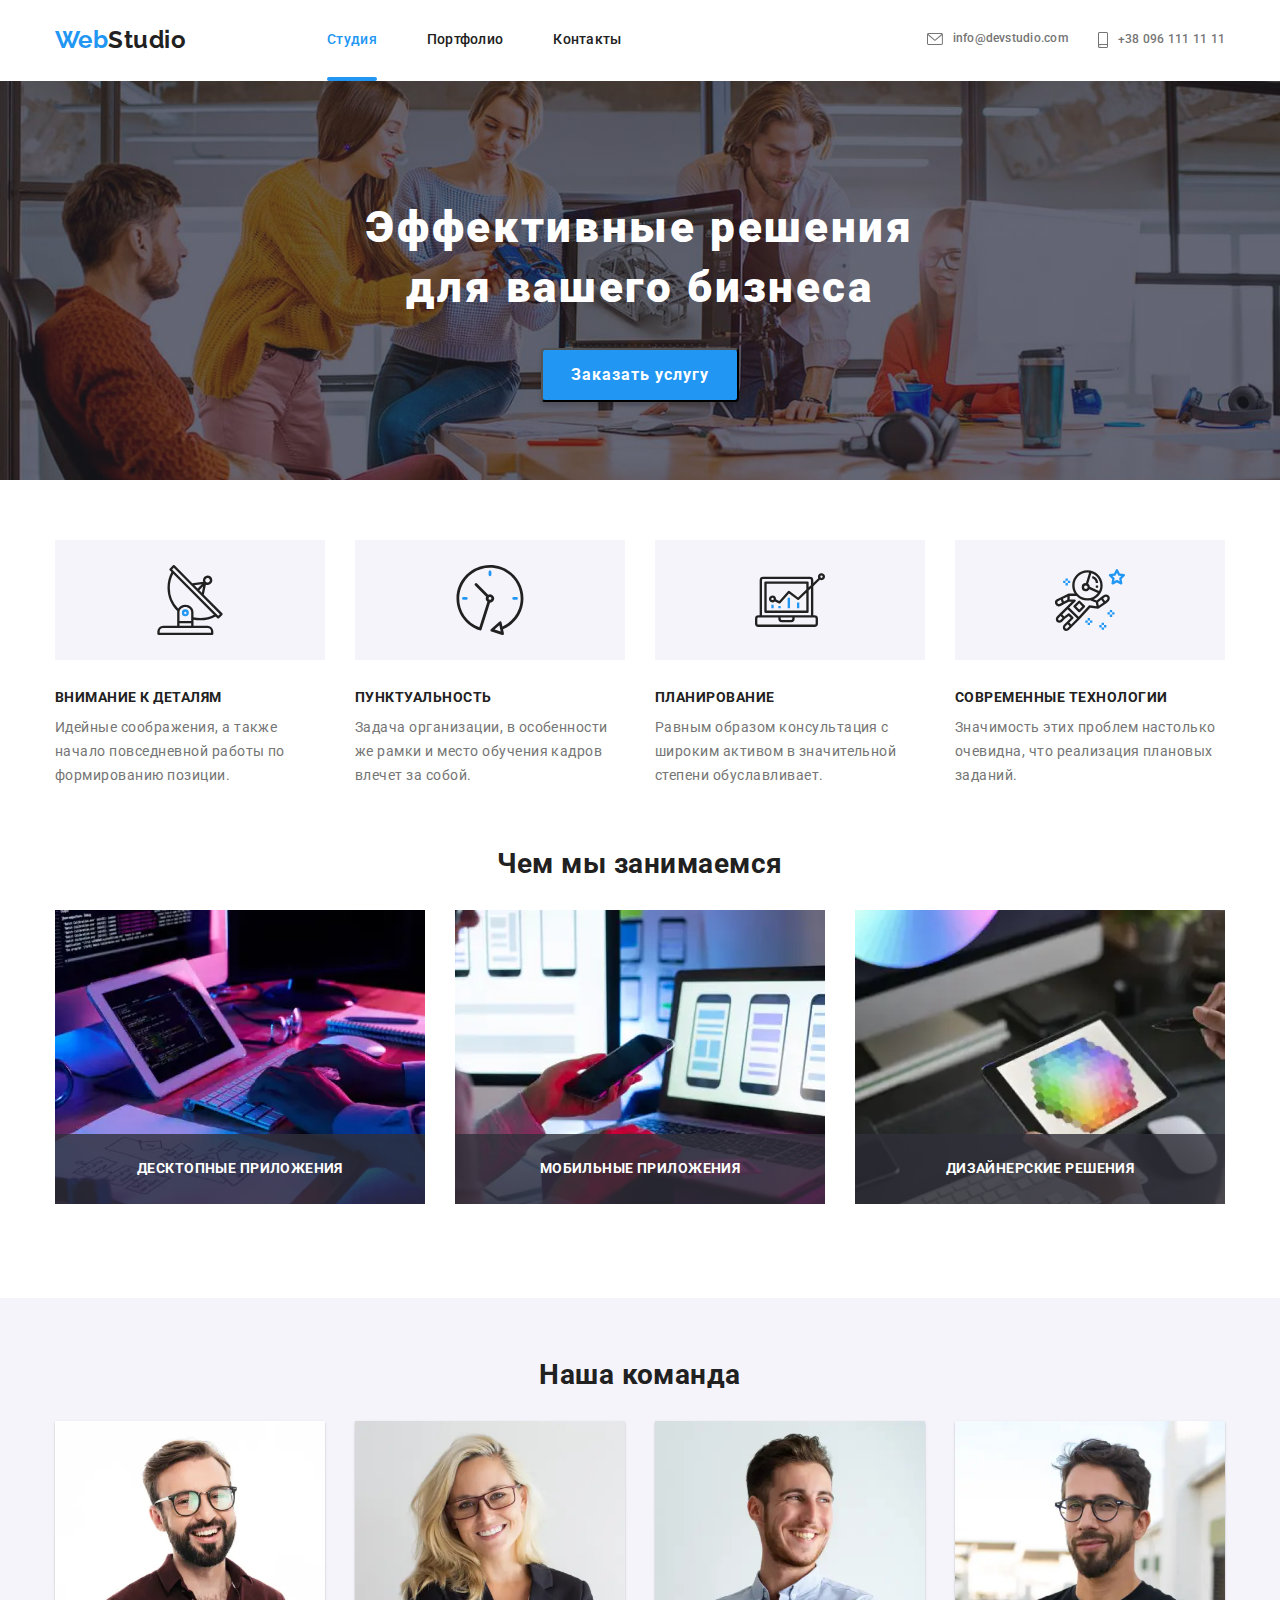
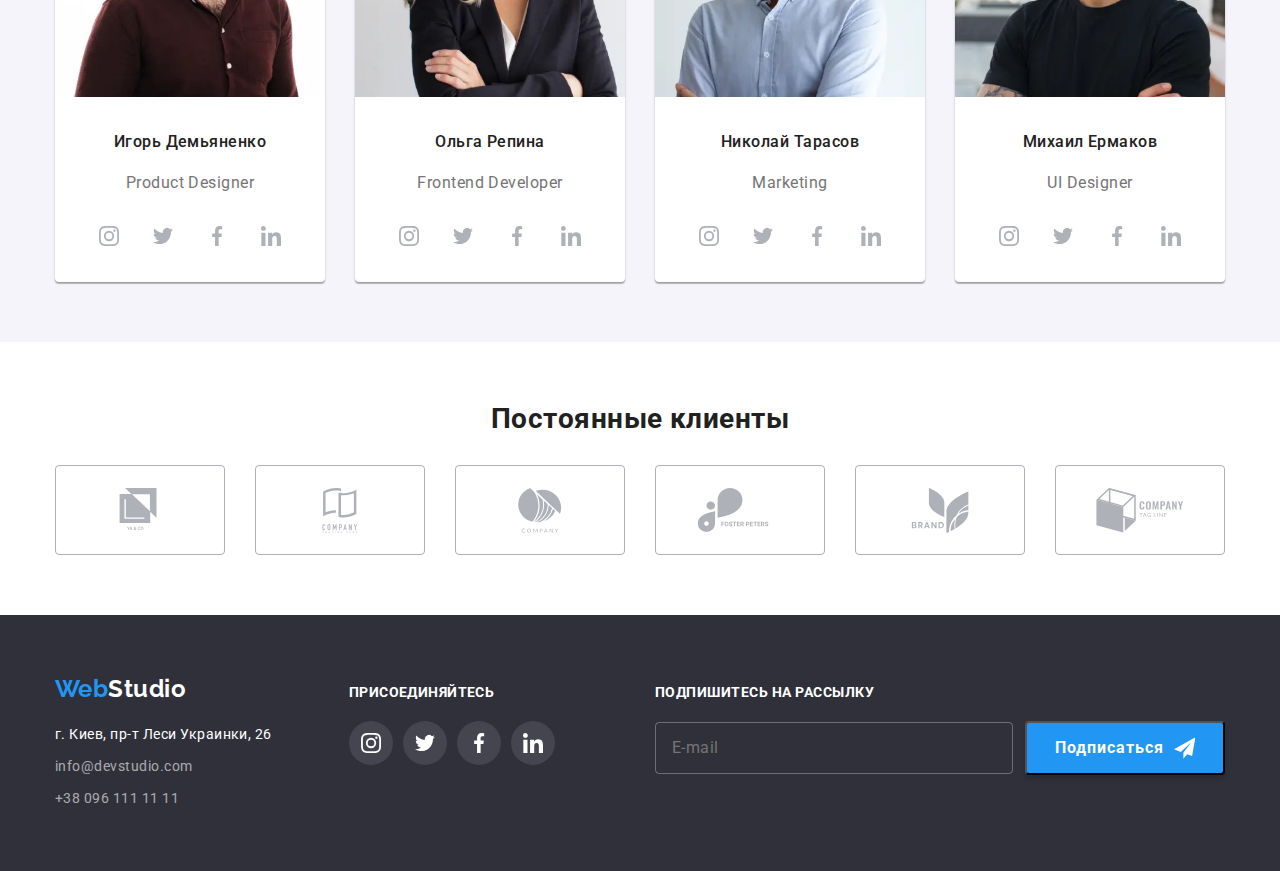
==== commit 794b37f7: "внесла правки" ====
--- a/index.html
+++ b/index.html
@@ -85,7 +85,7 @@
             <section class="hero">
                 <div class="container">
                     <h1 class="hero__title">
-                        Эффективные решения для вашего бизнеса
+                        Эффективные решения<br>для вашего бизнеса
                     </h1>
                     <button
                         type="button"
@@ -717,7 +717,7 @@
                                 id="agreement"
                             />
                             <span class="agreement"
-                                >Соглашаюсь с рассылкой и принимаю
+                                >Соглашаюсь с рассылкой и принимаю&nbsp;
                                 <a href="">Условия договора</a></span
                             >
                         </label>
@@ -818,7 +818,7 @@
                 </form>
             </div>
         </footer>
-
+        
         <script src="./js/menu.js"></script>
         <script src="./js/modal.js"></script>
     </body>
--- a/css/main.min.css
+++ b/css/main.min.css
@@ -3,5 +3,5 @@
  Consolas,  'Liberation Mono',  Menlo,- monospace;font-size:1em}small{font-size:80%}sub,sup{font-size:75%;line-height:0;position:relative;vertical-align:baseline}sub{bottom:-0.25em}sup{top:-0.5em}table{text-indent:0;border-color:inherit}button,input,optgroup,select,textarea{font-family:inherit;font-size:100%;line-height:1.15;margin:0}button,select{text-transform:none}button,[type='button'],[type='reset'],[type='submit']{-webkit-appearance:button}::-moz-focus-inner{border-style:none;padding:0}:-moz-focusring{outline:1px dotted ButtonText}:-moz-ui-invalid{box-shadow:none}legend{padding:0}progress{vertical-align:baseline}::-webkit-inner-spin-button,::-webkit-outer-spin-button{height:auto}[type='search']{-webkit-appearance:textfield;outline-offset:-2px}::-webkit-search-decoration{-webkit-appearance:none}::-webkit-file-upload-button{-webkit-appearance:button;font:inherit}summary{display:list-item}body{color:#757575;background-color:#fff;font-family:Roboto,sans-serif;letter-spacing:0.03em}body.modal-open{overflow:hidden}h1,h2,h3{margin-top:0;margin-bottom:0}h3{margin-bottom:10px}a{text-decoration:none;font-style:normal}ul{list-style:none;padding-left:0;margin-top:0;margin-bottom:0}img{display:block;width:100%;height:auto}.container{padding-left:15px;padding-right:15px;margin:0 auto}@media screen and (min-width: 480px){.container{min-width:480px}}@media screen and (min-width: 768px){.container{width:768px}}@media screen and (min-width: 1200px){.container{width:1200px}}.header{position:relative}.main-nav{display:flex;justify-content:space-between;align-items:center}@media screen and (max-width: 767px){.main-nav{padding-top:16px;padding-bottom:16px}}.menu-button{display:inline-flex;width:40px;height:40px;padding:12px 8px;background-color:transparent;border:none}@media screen and (min-width: 768px){.menu-button{display:none}}.menu-icon{width:25px;height:18px}.menu-close{width:18px;height:18px;display:block;fill:currentColor}.menu-button.is-open .menu-close{display:none}.menu-open{width:24px;height:16px;display:none;fill:currentColor}.menu-button.is-open .menu-open{display:block}.menu-container{display:flex}@media screen and (max-width: 767px){.menu-container{position:absolute;top:100%;left:0;width:100%;display:none;z-index:1;background-color:#fff;border-top:1px solid #ECECEC;box-shadow:0px 4px 8px rgba(0,0,0,0.04),0px 2px 4px rgba(0,0,0,0.08),0px 1px 3px rgba(0,0,0,0.16)}}.menu-container.is-open{display:block;padding-top:60px;padding-bottom:60px}@media screen and (min-width: 768px){.site-nav{margin-right:85px;margin-left:87px}}@media screen and (min-width: 1200px){.site-nav{margin-right:305px;margin-left:93px}}.nav-list{text-align:center;font-weight:500;font-size:18px;line-height:1.17;letter-spacing:0.02em;padding-left:0}@media screen and (max-width: 767px){.nav-list{margin-bottom:60px}}@media screen and (min-width: 768px){.nav-list{display:flex;font-size:14px;line-height:1.14}}@media screen and (max-width: 767px){.nav-list__item:not(:last-child){margin-bottom:40px}}@media screen and (min-width: 768px){.nav-list__item:not(:last-child){margin-right:50px}}@media screen and (min-width: 768px){.nav-list__link{padding:32px 0}}.nav-list__link{position:relative;display:inline-block;color:#212121;padding-bottom:8px}@media screen and (min-width: 768px){.nav-list__link{padding-bottom:28px}}.nav-list__link:visited{color:#212121}.nav-list__link,.address-list__link{transition:color 250ms cubic-bezier(0.4, 0, 0.2, 1)}.menu-button:hover,.menu-button:focus,.nav-list__link:hover,.nav-list__link:focus,.nav-list__link.current,.address-list__link:hover,.address-list__link:focus{color:#2196f3}.nav-list__link.current::after{position:absolute;left:0;bottom:0;display:flex;content:"";width:100%;height:4px;background-color:#2196f3;border-radius:2px}@media screen and (max-width: 767px){.address-list{text-align:center}}@media screen and (min-width: 1200px){.address-list{display:flex}}@media screen and (max-width: 767px){.address-list__item:not(:last-child){margin-bottom:16px}}@media screen and (min-width: 1200px){.address-list__item:not(:last-child){margin-right:30px}}.address-list__link{display:inline-flex;align-items:center;color:#757575;font-weight:500;font-size:18px;line-height:1.17;letter-spacing:0.02em}@media screen and (min-width: 768px){.address-list__link{font-size:12px;line-height:1.16}}@media screen and (min-width: 1200px){.address-list__link{padding-top:32px}}.icon-mail,.icon-phone{fill:currentColor;width:16px;height:12px;margin-right:10px}.icon-phone{width:10px;height:16px}.logo{color:#212121;font-family:Raleway,sans-serif;font-weight:700;font-size:24px;line-height:1.17}.accent{color:#2196f3}.button{display:flex;justify-content:center;align-items:center;margin:auto;padding:10px 28px;width:200px;color:#fff;background-color:#2196f3;box-shadow:0px 4px 4px rgba(0,0,0,0.15);border-radius:4px;font-style:normal;font-weight:700;font-size:16px;line-height:1.87;letter-spacing:0.06em;cursor:pointer}.hero{max-width:1600px;height:400px;margin-right:auto;margin-left:auto;text-align:center;padding-top:118px;padding-bottom:118px;background-color:#2f303a;background-image:linear-gradient(to right, rgba(47,48,58,0.4), rgba(47,48,58,0.4)),url(../images/header-480.jpg);background-position:center;background-size:cover;background-repeat:no-repeat}@media screen and (min-device-pixel-ratio: 2), screen and (min-resolution: 192dpi), screen and (min-resolution: 2dppx){.hero{background-image:linear-gradient(to right, rgba(47,48,58,0.4), rgba(47,48,58,0.4)),url(../images/header-480@2x.jpg)}}@media screen and (min-device-pixel-ratio: 3), screen and (min-resolution: 288dpi), screen and (min-resolution: 3dppx){.hero{background-image:linear-gradient(to right, rgba(47,48,58,0.4), rgba(47,48,58,0.4)),url(../images/header-480@3x.jpg)}}@media screen and (min-width: 768px){.hero{background-image:linear-gradient(to right, rgba(47,48,58,0.4), rgba(47,48,58,0.4)),url(../images/header-768.jpg);background-position:center;background-size:cover;background-repeat:no-repeat}}@media screen and (min-width: 768px) and (min-device-pixel-ratio: 2), screen and (min-width: 768px) and (min-resolution: 192dpi), screen and (min-width: 768px) and (min-resolution: 2dppx){.hero{background-image:linear-gradient(to right, rgba(47,48,58,0.4), rgba(47,48,58,0.4)),url(../images/header-768@2x.jpg)}}@media screen and (min-width: 768px) and (min-device-pixel-ratio: 3), screen and (min-width: 768px) and (min-resolution: 288dpi), screen and (min-width: 768px) and (min-resolution: 3dppx){.hero{background-image:linear-gradient(to right, rgba(47,48,58,0.4), rgba(47,48,58,0.4)),url(../images/header-768@3x.jpg)}}@media screen and (min-width: 1200px){.hero{background-image:linear-gradient(to right, rgba(47,48,58,0.4), rgba(47,48,58,0.4)),url(../images/header-1200.jpg);background-position:center;background-size:cover;background-repeat:no-repeat}}@media screen and (min-width: 1200px) and (min-device-pixel-ratio: 2), screen and (min-width: 1200px) and (min-resolution: 192dpi), screen and (min-width: 1200px) and (min-resolution: 2dppx){.hero{background-image:linear-gradient(to right, rgba(47,48,58,0.4), rgba(47,48,58,0.4)),url(../images/header-1200@2x.jpg)}}@media screen and (min-width: 1200px) and (min-device-pixel-ratio: 3), screen and (min-width: 1200px) and (min-resolution: 288dpi), screen and (min-width: 1200px) and (min-resolution: 3dppx){.hero{background-image:linear-gradient(to right, rgba(47,48,58,0.4), rgba(47,48,58,0.4)),url(../images/header-1200@3x.jpg)}}.hero__title{color:#fff;font-weight:900;font-size:26px;line-height:1.61;letter-spacing:0.06em;margin-top:0;margin-bottom:30px}.features .container{padding-top:60px;padding-bottom:60px}@media screen and (min-width: 768px){.features-list{display:flex;flex-wrap:wrap}}.features-list__item:not(:last-child){margin-bottom:30px}@media screen and (min-width: 768px){.features-list__item:nth-last-child(-n+2){margin-bottom:0}.features-list__item:nth-child(2n+1){margin-right:30px}}@media screen and (min-width: 1200px){.features-list__item{width:270px}.features-list__item:not(:last-child){margin-right:30px}}.icon-background{display:flex;justify-content:center;align-items:center;height:120px;margin-bottom:30px;background-color:#f5f4fa}.features__icon{width:70px;height:70px}.features__title{text-align:center;text-transform:uppercase;color:#212121;font-weight:700;font-size:14px;line-height:1.14}.features__description{font-weight:400;font-size:14px;line-height:1.7;margin-top:0;margin-bottom:0}.about-us .container{display:none;padding-bottom:94px}@media screen and (min-width: 1200px){.about-us .container{display:block}}.about-us__title{color:#212121;font-weight:700;font-size:28px;line-height:1.18;text-align:center;margin-bottom:30px}.about-us__list{display:flex;padding:0;margin:0}.about-us__item{position:relative;width:370px}.about-us__item:not(:last-child){margin-right:30px}.about-us__description{position:absolute;left:0;bottom:0%;display:inline-flex;justify-content:center;align-items:center;width:370px;height:70px;margin-top:0;margin-bottom:0;color:#fff;background-color:rgba(47,48,58,0.8);font-style:normal;font-weight:700;font-size:14px;line-height:1.14;letter-spacing:0.03em;text-transform:uppercase}.about-team{padding-top:60px;padding-bottom:60px;background-color:#f5f4fa}@media screen and (min-width: 768px){.about-team__list{display:flex;flex-wrap:wrap}}.about-team__item{background-color:#fff;box-shadow:0px 1px 3px rgba(0,0,0,0.12),0px 1px 1px rgba(0,0,0,0.14),0px 2px 1px rgba(0,0,0,0.2);border-radius:0px 0px 4px 4px}@media screen and (max-width: 767px){.about-team__item:not(:last-child){margin-bottom:30px}}@media screen and (min-width: 768px){.about-team__item{width:354px}.about-team__item:nth-child(2n+1){margin-right:30px}.about-team__item:nth-last-child(-n+2){margin-bottom:0}}@media screen and (min-width: 1200px){.about-team__item{width:270px}.about-team__item:not(:last-child){margin-right:30px}}.team-card{padding-top:30px;padding-bottom:24px;text-align:center}.name{margin-bottom:10px;color:#212121;font-weight:500;font-size:16px;line-height:1.9}.position{margin-top:0;margin-bottom:16px;font-weight:400;font-size:16px;line-height:1.9}.social-list{display:flex;justify-content:center}.social-list__item:not(:last-child){margin-right:10px}.social-list__link{display:flex;justify-content:center;align-items:center;color:#afb1b8;width:44px;height:44px;border-radius:50%;transition:background-color 250ms cubic-bezier(0.4, 0, 0.2, 1),color 250ms cubic-bezier(0.4, 0, 0.2, 1)}.social-list__link:visited{color:#afb1b8}.social-list__link:hover,.social-list__link:focus{background-color:#2196f3;color:#fff}.social-list__icon{fill:currentColor;width:20px;height:20px}.client{padding-top:60px;padding-bottom:60px}.client-list{display:flex;flex-wrap:wrap;justify-content:center;margin-right:-15px;margin-left:-15px}@media screen and (min-width: 1200px){.client-list{flex-wrap:nowrap}}.client-list__item{flex-basis:calc((100% - 4 * 15px) / 2);margin:15px}.client-list__item:nth-child(-n+2){margin-top:0}.client-list__item:nth-last-child(-n+2){margin-bottom:0}@media screen and (min-width: 768px){.client-list__item{flex-basis:calc((100% - 6 * 15px) / 3)}.client-list__item:nth-child(-n+3){margin-top:0}.client-list__item:nth-last-child(-n+3){margin-bottom:0}}@media screen and (min-width: 1200px){.client-list__item{margin-top:0;margin-bottom:0}}.client-list__link{display:flex;justify-content:center;align-items:center;color:#afb1b8;height:90px;border:1px solid #afb1b8;border-radius:4px;transition:border-color 250ms cubic-bezier(0.4, 0, 0.2, 1),color 250ms cubic-bezier(0.4, 0, 0.2, 1)}.client-list__link:visited{color:#afb1b8}.client-list__link:hover,.client-list__link:focus{border-color:#2196f3;color:#2196f3}.client-list__icon{width:90px;height:45px;fill:currentColor}.backdrop.is-hidden{opacity:0;pointer-events:none}.backdrop{position:fixed;top:0;left:0;width:100%;height:100%;padding:93px 15px;background-color:rgba(0,0,0,0.2);opacity:1;transition:opacity 250ms cubic-bezier(0.4, 0, 0.2, 1);overflow-y:scroll}@media screen and (min-width: 768px){.backdrop{padding:208px 159px}}.modal{position:relative;padding:40px;background-color:#fff}.close{position:absolute;top:8px;right:8px;padding:8px;width:30px;height:30px;color:#000000;background-color:transparent;border:1px solid rgba(0,0,0,0.1);border-radius:50%}.iconClose{position:absolute;top:50%;left:50%;transform:translate(-50%, -50%);width:18px;height:18px;transition:fill 250ms cubic-bezier(0.4, 0, 0.2, 1)}.close:hover .iconClose,.close:focus .iconClose{fill:#2196f3}.inputField{display:block;margin-bottom:10px}.inputBox{position:relative;color:#212121;transition:color 250ms cubic-bezier(0.4, 0, 0.2, 1)}.inputBox:focus-within{color:#2196f3}.form-modal__title{margin-top:0;margin-bottom:12px;color:#212121;font-style:normal;font-weight:700;font-size:20px;line-height:1.5;text-align:center;letter-spacing:0.03em}.inputTitle{display:block;margin-top:0;margin-bottom:4px;font-style:normal;font-weight:400;font-size:12px;line-height:1.16;letter-spacing:0.01em}.inputBox input{width:100%;padding:11px 0 11px 42px;border:1px solid rgba(33,33,33,0.2);border-radius:4px;transition:border-color 250ms cubic-bezier(0.4, 0, 0.2, 1)}.form-modal input:focus,.textareaField textarea:focus{border-color:#2196f3;cursor:pointer;outline:0}.iconFormModal{position:absolute;top:50%;left:12px;transform:translateY(-50%);width:18px;height:18px;fill:currentColor}.textareaField{margin-bottom:20px}.textarea{width:100%;padding:12px 16px;resize:none;border:1px solid rgba(33,33,33,0.2);border-radius:4px;transition:border-color 250ms cubic-bezier(0.4, 0, 0.2, 1)}.textarea::placeholder{font-size:14px;line-height:1.14;color:rgba(117,117,117,0.5)}.checkboxField{display:flex;justify-content:center;align-items:center;margin-bottom:30px;cursor:pointer}input:checked+.agreement::before{background-color:#2196f3;background-image:url(../images/icon-check.svg);background-origin:border-box}.visually-hidden{position:absolute;clip:rect(0 0 0 0);width:1px;height:1px;margin:-1px}.agreement::before{content:"";display:inline-block;margin-right:8px;width:16px;height:15px;background-image:url(../images/square.svg);background-size:contain;background-repeat:no-repeat;background-position:center}.agreement{display:flex;align-items:center;font-weight:400;font-size:12px;line-height:1.7;letter-spacing:0.03em}.checkboxField a{color:#2196f3;text-decoration:underline}footer{background-color:#2f303a}footer .container{padding-top:60px;padding-bottom:60px}@media screen and (min-width: 768px){footer .container{display:flex;flex-wrap:wrap;justify-content:center}}@media screen and (min-width: 1200px){footer .container{justify-content:space-between;align-items:baseline;flex-wrap:nowrap}}.footer-address{margin-bottom:60px;text-align:center}@media screen and (min-width: 768px){.footer-address{margin-right:165px}}.footer__logo{display:inline-block;margin-right:0;margin-bottom:20px;color:#fff}.footer-address__list{font-style:normal}.footer-address__link,.footer-address__item{color:rgba(255,255,255,0.6);font-weight:400;font-size:14px;line-height:1.7}.footer-address__item{color:#fff}.footer-social{margin-bottom:60px;text-align:center}.footer-social__title{margin-top:0;margin-bottom:20px;color:#fff;font-weight:700;font-size:14px;line-height:1.14;letter-spacing:0.03em;text-transform:uppercase}.footer-social__link{background-color:rgba(255,255,255,0.1);transition:background-color 250ms cubic-bezier(0.4, 0, 0.2, 1)}.footer-social__icon{fill:#fff}.footer-form{text-align:center}.footer-form__title{display:block;margin-top:0;margin-bottom:20px;font-style:normal;font-weight:700;font-size:14px;line-height:1.14;text-transform:uppercase;color:#fff}@media screen and (min-width: 1200px){.mail-form{display:flex;align-items:center}}.mail-form__input{width:450px;padding:15px 16px 15px 16px;margin-bottom:20px;background-color:transparent;font-style:normal;font-weight:400;font-size:16px;line-height:1.25;letter-spacing:0.03em;color:rgba(255,255,255,0.6);border:1px solid rgba(255,255,255,0.3);border-radius:4px}.button__icon{margin-left:10px;width:24px;height:24px}.portfolio.container{padding-top:60px;padding-bottom:60px;border-top:1px solid #ececec}.button-list{display:flex;flex-wrap:wrap;margin-bottom:40px}@media screen and (min-width: 768px){.button-list{justify-content:center}}.button-list__button{color:#212121;background-color:#f5f4fa;font-weight:500;font-size:16px;line-height:1.6;letter-spacing:0.03em;border-radius:4px;border-color:transparent;padding:6px 22px;cursor:pointer;transition:background-color 250ms cubic-bezier(0.4, 0, 0.2, 1),color 250ms cubic-bezier(0.4, 0, 0.2, 1),box-shadow 250ms cubic-bezier(0.4, 0, 0.2, 1)}.button-list__button:hover,.button-list__button:focus{color:#fff;background-color:#2196f3;box-shadow:0px 3px 1px rgba(0,0,0,0.1),0px 1px 2px rgba(0,0,0,0.08),0px 2px 2px rgba(0,0,0,0.12)}@media screen and (max-width: 768px){.button-list__item{margin-top:15px}.button-list__item:nth-child(-n+3){margin-top:0}}.button-list__item:not(:last-child){margin-right:8px}.portfolio-list{display:flex;flex-wrap:wrap}.portfolio-list__item{margin-bottom:30px;min-height:404px}@media screen and (min-width: 768px){.portfolio-list__item{width:calc((100% - 4 * 15px) / 2);margin-right:30px}}.portfolio-list__link{display:block}.portfolio-list__link:hover,.portfolio-list__link:focus{box-shadow:0px 1px 1px rgba(0,0,0,0.12),0px 4px 4px rgba(0,0,0,0.06),1px 4px 6px rgba(0,0,0,0.16)}@media screen and (min-width: 768px){.portfolio-list__item:nth-child(2n){margin-right:0}}@media screen and (min-width: 1200px){.portfolio-list__item:nth-child(3n){margin-right:0}}@media screen and (min-width: 768px){.portfolio-list__item:last-child{margin-right:0;margin-bottom:0}}@media screen and (min-width: 1200px){.portfolio-list__item:nth-last-child(-n+3){margin-bottom:0}}.card-content{border-right-width:1px;border-right-style:solid;border-right-color:#eeeeee;border-bottom-width:1px;border-bottom-style:solid;border-bottom-color:#eeeeee;border-left-width:1px;border-left-style:solid;border-left-color:#eeeeee;padding:20px 24px}.card-content__title{margin-bottom:4px;color:#212121;font-weight:700;font-size:18px;line-height:2;letter-spacing:0.06em}.card-content__description{margin:0;color:#757575;font-weight:400;font-size:16px;line-height:1.9;letter-spacing:0.03em}.thumb{position:relative;overflow:hidden}.overlay{position:absolute;top:0;left:0;transform:translateY(100%);transition:transform 250ms cubic-bezier(0.4, 0, 0.2, 1);width:100%;height:100%;padding:77px 24px;background-color:rgba(33,150,243,0.9)}.portfolio-list__link:hover .overlay{transform:translateY(0)}@media screen and (min-width: 768px){.overlay{padding:49px 24px}}.overlay__description{margin-top:0;margin-bottom:0;font-style:normal;font-weight:400;font-size:18px;line-height:1.56;letter-spacing:0.03em;color:#fff}
+ monospace;font-size:1em}small{font-size:80%}sub,sup{font-size:75%;line-height:0;position:relative;vertical-align:baseline}sub{bottom:-0.25em}sup{top:-0.5em}table{text-indent:0;border-color:inherit}button,input,optgroup,select,textarea{font-family:inherit;font-size:100%;line-height:1.15;margin:0}button,select{text-transform:none}button,[type='button'],[type='reset'],[type='submit']{-webkit-appearance:button}::-moz-focus-inner{border-style:none;padding:0}:-moz-focusring{outline:1px dotted ButtonText}:-moz-ui-invalid{box-shadow:none}legend{padding:0}progress{vertical-align:baseline}::-webkit-inner-spin-button,::-webkit-outer-spin-button{height:auto}[type='search']{-webkit-appearance:textfield;outline-offset:-2px}::-webkit-search-decoration{-webkit-appearance:none}::-webkit-file-upload-button{-webkit-appearance:button;font:inherit}summary{display:list-item}body{padding-top:60px;color:#757575;background-color:#fff;font-family:Roboto,sans-serif;letter-spacing:0.03em}@media screen and (min-width: 768px){body{padding-top:80px}}body.modal-open{overflow:hidden}h1,h2,h3{margin-top:0;margin-bottom:0}h3{margin-bottom:10px}a{text-decoration:none;font-style:normal}ul{list-style:none;padding-left:0;margin-top:0;margin-bottom:0}img{display:block;width:100%;height:auto}.container{padding-left:15px;padding-right:15px;margin:0 auto;width:100%}@media screen and (min-width: 480px){.container{width:480px}}@media screen and (min-width: 768px){.container{width:768px}}@media screen and (min-width: 1200px){.container{width:1200px}}.header{position:fixed;width:100%;top:0;left:0;min-width:60px;background-color:#fff;z-index:1}@media screen and (min-width: 768px){.header{min-width:80px}}.main-nav{display:flex;justify-content:space-between;align-items:center}@media screen and (max-width: 767px){.main-nav{padding-top:16px;padding-bottom:16px}}.menu-button{display:inline-flex;width:40px;height:40px;padding:12px 8px;background-color:transparent;border:none}@media screen and (min-width: 768px){.menu-button{display:none}}.menu-icon{width:25px;height:18px}.menu-close{width:18px;height:18px;display:block;fill:currentColor}.menu-button.is-open .menu-close{display:none}.menu-open{width:24px;height:16px;display:none;fill:currentColor}.menu-button.is-open .menu-open{display:block}.menu-container{display:flex}@media screen and (max-width: 767px){.menu-container{position:absolute;top:100%;left:0;width:100%;display:none;z-index:1;background-color:#fff;border-top:1px solid #ECECEC;box-shadow:0px 4px 8px rgba(0,0,0,0.04),0px 2px 4px rgba(0,0,0,0.08),0px 1px 3px rgba(0,0,0,0.16)}}.menu-container.is-open{display:block;padding-top:60px;padding-bottom:60px}@media screen and (min-width: 768px){.site-nav{margin-right:85px;margin-left:87px}}@media screen and (min-width: 1200px){.site-nav{margin-right:305px;margin-left:93px}}.nav-list{text-align:center;font-weight:500;font-size:18px;line-height:1.17;letter-spacing:0.02em;padding-left:0}@media screen and (max-width: 767px){.nav-list{margin-bottom:60px}}@media screen and (min-width: 768px){.nav-list{display:flex;font-size:14px;line-height:1.14}}@media screen and (max-width: 767px){.nav-list__item:not(:last-child){margin-bottom:40px}}@media screen and (min-width: 768px){.nav-list__item:not(:last-child){margin-right:50px}}@media screen and (min-width: 768px){.nav-list__link{padding:32px 0}}.nav-list__link{position:relative;display:inline-block;color:#212121;padding-bottom:8px}@media screen and (min-width: 768px){.nav-list__link{padding-bottom:33px}}.nav-list__link:visited{color:#212121}.nav-list__link,.address-list__link{transition:color 250ms cubic-bezier(0.4, 0, 0.2, 1)}.menu-button:hover,.menu-button:focus,.nav-list__link:hover,.nav-list__link:focus,.nav-list__link.current,.address-list__link:hover,.address-list__link:focus{color:#2196f3}.nav-list__link.current::after{position:absolute;left:0;bottom:0;display:flex;content:"";width:100%;height:4px;background-color:#2196f3;border-radius:2px}@media screen and (max-width: 1199px){.address-nav{padding-top:21px}}@media screen and (max-width: 767px){.address-nav{text-align:center}}@media screen and (max-width: 767px){.address-list{text-align:center}}@media screen and (min-width: 1200px){.address-list{display:flex}}@media screen and (max-width: 767px){.address-list__item:not(:last-child){margin-bottom:16px}}@media screen and (min-width: 768px) and (max-width: 1199px){.address-list__item:not(:last-child){margin-bottom:10px}}@media screen and (min-width: 1200px){.address-list__item:not(:last-child){margin-right:30px}}.address-list__link{display:inline-flex;align-items:center;color:#757575;font-weight:500;font-size:18px;line-height:1.17;letter-spacing:0.02em}@media screen and (min-width: 768px){.address-list__link{font-size:12px;line-height:1.16}}@media screen and (min-width: 1200px){.address-list__link{padding-top:32px}}.icon-mail,.icon-phone{fill:currentColor;width:16px;height:12px;margin-right:10px}.icon-phone{width:10px;height:16px}.logo{color:#212121;font-family:Raleway,sans-serif;font-weight:700;font-size:24px;line-height:1.17}.accent{color:#2196f3}.button{display:flex;justify-content:center;align-items:center;margin:auto;padding:10px 28px;max-width:200px;color:#fff;background-color:#2196f3;box-shadow:0px 4px 4px rgba(0,0,0,0.15);border-radius:4px;font-style:normal;font-weight:700;font-size:16px;line-height:1.87;letter-spacing:0.06em;cursor:pointer}.hero{max-width:1600px;height:400px;margin-right:auto;margin-left:auto;text-align:center;padding-top:118px;padding-bottom:118px;background-color:#2f303a;background-image:linear-gradient(to right, rgba(47,48,58,0.4), rgba(47,48,58,0.4)),url(../images/header-480.jpg);background-position:center;background-size:cover;background-repeat:no-repeat}@media screen and (min-device-pixel-ratio: 2), screen and (min-resolution: 192dpi), screen and (min-resolution: 2dppx){.hero{background-image:linear-gradient(to right, rgba(47,48,58,0.4), rgba(47,48,58,0.4)),url(../images/header-480@2x.jpg)}}@media screen and (min-device-pixel-ratio: 3), screen and (min-resolution: 288dpi), screen and (min-resolution: 3dppx){.hero{background-image:linear-gradient(to right, rgba(47,48,58,0.4), rgba(47,48,58,0.4)),url(../images/header-480@3x.jpg)}}@media screen and (min-width: 768px){.hero{background-image:linear-gradient(to right, rgba(47,48,58,0.4), rgba(47,48,58,0.4)),url(../images/header-768.jpg);background-position:center;background-size:cover;background-repeat:no-repeat}}@media screen and (min-width: 768px) and (min-device-pixel-ratio: 2), screen and (min-width: 768px) and (min-resolution: 192dpi), screen and (min-width: 768px) and (min-resolution: 2dppx){.hero{background-image:linear-gradient(to right, rgba(47,48,58,0.4), rgba(47,48,58,0.4)),url(../images/header-768@2x.jpg)}}@media screen and (min-width: 768px) and (min-device-pixel-ratio: 3), screen and (min-width: 768px) and (min-resolution: 288dpi), screen and (min-width: 768px) and (min-resolution: 3dppx){.hero{background-image:linear-gradient(to right, rgba(47,48,58,0.4), rgba(47,48,58,0.4)),url(../images/header-768@3x.jpg)}}@media screen and (min-width: 1200px){.hero{background-image:linear-gradient(to right, rgba(47,48,58,0.4), rgba(47,48,58,0.4)),url(../images/header-1200.jpg);background-position:center;background-size:cover;background-repeat:no-repeat}}@media screen and (min-width: 1200px) and (min-device-pixel-ratio: 2), screen and (min-width: 1200px) and (min-resolution: 192dpi), screen and (min-width: 1200px) and (min-resolution: 2dppx){.hero{background-image:linear-gradient(to right, rgba(47,48,58,0.4), rgba(47,48,58,0.4)),url(../images/header-1200@2x.jpg)}}@media screen and (min-width: 1200px) and (min-device-pixel-ratio: 3), screen and (min-width: 1200px) and (min-resolution: 288dpi), screen and (min-width: 1200px) and (min-resolution: 3dppx){.hero{background-image:linear-gradient(to right, rgba(47,48,58,0.4), rgba(47,48,58,0.4)),url(../images/header-1200@3x.jpg)}}.hero__title{color:#fff;font-weight:900;font-size:26px;line-height:1.61;letter-spacing:0.06em;margin-top:0;margin-bottom:30px}@media screen and (min-width: 1200px){.hero__title{font-size:44px;line-height:1.36}}.features .container{padding-top:60px;padding-bottom:60px}@media screen and (min-width: 768px){.features-list{display:flex;flex-wrap:wrap}}.features-list__item{flex-basis:450px}@media screen and (max-width: 767px){.features-list__item:not(:last-child){margin-bottom:30px}}@media screen and (min-width: 768px) and (max-width: 1199px){.features-list__item{flex-basis:354px;margin-bottom:30px}.features-list__item:nth-last-child(-n+2){margin-bottom:0}.features-list__item:nth-child(2n+1){margin-right:30px}}@media screen and (min-width: 1200px){.features-list__item{flex-basis:270px}.features-list__item:not(:last-child){margin-right:30px}}.icon-background{display:flex;justify-content:center;align-items:center;height:120px;margin-bottom:30px;background-color:#f5f4fa}.features__icon{width:70px;height:70px}.features__title{text-transform:uppercase;color:#212121;font-weight:700;font-size:14px;line-height:1.14}@media screen and (max-width: 767px){.features__title{text-align:center}}.features__description{font-weight:400;font-size:14px;line-height:1.7;margin-top:0;margin-bottom:0}.about-us .container{display:none;padding-bottom:94px}@media screen and (min-width: 1200px){.about-us .container{display:block}}.about-us__title{color:#212121;font-weight:700;font-size:28px;line-height:1.18;text-align:center;margin-bottom:30px}.about-us__list{display:flex;padding:0;margin:0}.about-us__item{position:relative;width:370px}.about-us__item:not(:last-child){margin-right:30px}.about-us__description{position:absolute;left:0;bottom:0%;display:inline-flex;justify-content:center;align-items:center;width:370px;height:70px;margin-top:0;margin-bottom:0;color:#fff;background-color:rgba(47,48,58,0.8);font-style:normal;font-weight:700;font-size:14px;line-height:1.14;letter-spacing:0.03em;text-transform:uppercase}.about-team{padding-top:60px;padding-bottom:60px;background-color:#f5f4fa}@media screen and (min-width: 768px){.about-team__list{display:flex;flex-wrap:wrap}}.about-team__item{background-color:#fff;box-shadow:0px 1px 3px rgba(0,0,0,0.12),0px 1px 1px rgba(0,0,0,0.14),0px 2px 1px rgba(0,0,0,0.2);border-radius:0px 0px 4px 4px}@media screen and (max-width: 767px){.about-team__item:not(:last-child){margin-bottom:30px}}@media screen and (min-width: 768px){.about-team__item{flex-basis:354px;margin-bottom:30px}.about-team__item:nth-child(2n+1){margin-right:30px}.about-team__item:nth-last-child(-n+2){margin-bottom:0}}@media screen and (min-width: 1200px){.about-team__item{flex-basis:270px;margin-bottom:0}.about-team__item:not(:last-child){margin-right:30px}}.team-card{padding-top:30px;padding-bottom:24px;text-align:center}.name{margin-bottom:10px;color:#212121;font-weight:500;font-size:16px;line-height:1.9}.position{margin-top:0;margin-bottom:16px;font-weight:400;font-size:16px;line-height:1.9}.social-list{display:flex;justify-content:center}.social-list__item:not(:last-child){margin-right:10px}.social-list__link{display:flex;justify-content:center;align-items:center;color:#afb1b8;width:44px;height:44px;border-radius:50%;transition:background-color 250ms cubic-bezier(0.4, 0, 0.2, 1),color 250ms cubic-bezier(0.4, 0, 0.2, 1)}.social-list__link:visited{color:#afb1b8}.social-list__link:hover,.social-list__link:focus{background-color:#2196f3;color:#fff}.social-list__icon{fill:currentColor;width:20px;height:20px}.client{padding-top:60px;padding-bottom:60px}.client-list{display:flex;flex-wrap:wrap;justify-content:center;margin-right:-15px;margin-left:-15px}@media screen and (min-width: 1200px){.client-list{flex-wrap:nowrap}}.client-list__item{flex-basis:calc((100% - 4 * 15px) / 2);margin:15px}.client-list__item:nth-child(-n+2){margin-top:0}.client-list__item:nth-last-child(-n+2){margin-bottom:0}@media screen and (min-width: 768px){.client-list__item{flex-basis:calc((100% - 6 * 15px) / 3)}.client-list__item:nth-child(-n+3){margin-top:0}.client-list__item:nth-last-child(-n+3){margin-bottom:0}}@media screen and (min-width: 1200px){.client-list__item{margin-top:0;margin-bottom:0}}.client-list__link{display:flex;justify-content:center;align-items:center;color:#afb1b8;height:90px;border:1px solid #afb1b8;border-radius:4px;transition:border-color 250ms cubic-bezier(0.4, 0, 0.2, 1),color 250ms cubic-bezier(0.4, 0, 0.2, 1)}.client-list__link:visited{color:#afb1b8}.client-list__link:hover,.client-list__link:focus{border-color:#2196f3;color:#2196f3}.client-list__icon{width:90px;height:45px;fill:currentColor}.backdrop.is-hidden{opacity:0;pointer-events:none}.backdrop{position:fixed;top:0;left:0;width:100%;height:100%;padding:93px 15px;background-color:rgba(0,0,0,0.2);opacity:1;transition:opacity 250ms cubic-bezier(0.4, 0, 0.2, 1);overflow-y:scroll}@media screen and (min-width: 768px){.backdrop{padding:208px 159px}}.modal{position:relative;padding:40px;background-color:#fff}@media screen and (min-width: 1200px){.modal{position:absolute;top:50%;left:50%;transform:translate(-50%, -50%);min-width:450px;min-height:609px}}.close{position:absolute;top:8px;right:8px;padding:8px;width:30px;height:30px;color:#000000;background-color:transparent;border:1px solid rgba(0,0,0,0.1);border-radius:50%}.iconClose{position:absolute;top:50%;left:50%;transform:translate(-50%, -50%);width:18px;height:18px;transition:fill 250ms cubic-bezier(0.4, 0, 0.2, 1)}.close:hover .iconClose,.close:focus .iconClose{fill:#2196f3}.inputField{display:block;margin-bottom:10px}.inputBox{position:relative;color:#212121;transition:color 250ms cubic-bezier(0.4, 0, 0.2, 1)}.inputBox:focus-within{color:#2196f3}.form-modal__title{margin-top:0;margin-bottom:12px;color:#212121;font-style:normal;font-weight:700;font-size:20px;line-height:1.5;text-align:center;letter-spacing:0.03em}.inputTitle{display:block;margin-top:0;margin-bottom:4px;font-style:normal;font-weight:400;font-size:12px;line-height:1.16;letter-spacing:0.01em}.inputBox input{width:100%;padding:11px 0 11px 42px;border:1px solid rgba(33,33,33,0.2);border-radius:4px;transition:border-color 250ms cubic-bezier(0.4, 0, 0.2, 1)}.form-modal input:focus,.textareaField textarea:focus{border-color:#2196f3;cursor:pointer;outline:0}.iconFormModal{position:absolute;top:50%;left:12px;transform:translateY(-50%);width:18px;height:18px;fill:currentColor}.textareaField{margin-bottom:20px}.textarea{width:100%;padding:12px 16px;resize:none;border:1px solid rgba(33,33,33,0.2);border-radius:4px;transition:border-color 250ms cubic-bezier(0.4, 0, 0.2, 1)}.textarea::placeholder{font-size:14px;line-height:1.14;color:rgba(117,117,117,0.5)}.checkboxField{display:flex;justify-content:center;align-items:center;margin-bottom:30px;cursor:pointer}input:checked+.agreement::before{background-color:#2196f3;background-image:url(../images/icon-check.svg);background-origin:border-box}.visually-hidden{position:absolute;clip:rect(0 0 0 0);width:1px;height:1px;margin:-1px}.agreement::before{content:"";display:inline-block;margin-right:8px;width:16px;height:15px;background-image:url(../images/square.svg);background-size:contain;background-repeat:no-repeat;background-position:center}.agreement{display:flex;align-items:center;font-weight:400;font-size:12px;line-height:1.7;letter-spacing:0.03em}.checkboxField a{color:#2196f3;text-decoration:underline}footer{background-color:#2f303a}footer .container{padding-top:60px;padding-bottom:60px}@media screen and (min-width: 768px){footer .container{display:flex;flex-wrap:wrap;justify-content:center}}@media screen and (min-width: 1200px){footer .container{justify-content:space-between;align-items:baseline;flex-wrap:nowrap}}@media screen and (max-width: 1199px){.footer-address{margin-bottom:60px;text-align:center}}@media screen and (min-width: 768px){.footer-address{margin-right:165px}}@media screen and (min-width: 1200px){.footer-address{margin-right:70px}}.footer__logo{display:inline-block;margin-right:0;margin-bottom:20px;color:#fff}.footer-address__list{font-style:normal}.footer-address__link,.footer-address__item{color:rgba(255,255,255,0.6);font-weight:400;font-size:14px;line-height:1.7}.footer-address__item{color:#fff}.footer-address__item:not(:last-child){padding-bottom:8px}@media screen and (max-width: 1199px){.footer-social{margin-bottom:60px;text-align:center}}@media screen and (min-width: 1200px){.footer-social{margin-right:93px}}.footer-social__title{margin-top:0;margin-bottom:20px;color:#fff;font-weight:700;font-size:14px;line-height:1.14;letter-spacing:0.03em;text-transform:uppercase}.footer-social__link{background-color:rgba(255,255,255,0.1);transition:background-color 250ms cubic-bezier(0.4, 0, 0.2, 1)}.footer-social__icon{fill:#fff}@media screen and (max-width: 1199px){.footer-form{text-align:center}}.footer-form__title{display:block;margin-top:0;margin-bottom:20px;font-style:normal;font-weight:700;font-size:14px;line-height:1.14;text-transform:uppercase;color:#fff}@media screen and (min-width: 1200px){.mail-form{display:flex;align-items:center}}.mail-form__input{width:450px;padding:15px 16px 15px 16px;background-color:transparent;font-style:normal;font-weight:400;font-size:16px;line-height:1.25;letter-spacing:0.03em;color:rgba(255,255,255,0.6);border:1px solid rgba(255,255,255,0.3);border-radius:4px}@media screen and (max-width: 1199px){.mail-form__input{margin-bottom:20px}}@media screen and (max-width: 479px){.mail-form__input{width:100%}}@media screen and (min-width: 1200px){.mail-form__input{width:358px;margin-right:12px}}.button__icon{margin-left:10px;width:24px;height:24px}.portfolio.container{padding-top:60px;padding-bottom:60px;border-top:1px solid #ececec}.button-list{display:flex;flex-wrap:wrap;margin-bottom:40px}@media screen and (min-width: 768px){.button-list{justify-content:center}}.button-list__button{color:#212121;background-color:#f5f4fa;font-weight:500;font-size:16px;line-height:1.6;letter-spacing:0.03em;border-radius:4px;border-color:transparent;padding:6px 22px;cursor:pointer;transition:background-color 250ms cubic-bezier(0.4, 0, 0.2, 1),color 250ms cubic-bezier(0.4, 0, 0.2, 1),box-shadow 250ms cubic-bezier(0.4, 0, 0.2, 1)}.button-list__button:hover,.button-list__button:focus{color:#fff;background-color:#2196f3;box-shadow:0px 3px 1px rgba(0,0,0,0.1),0px 1px 2px rgba(0,0,0,0.08),0px 2px 2px rgba(0,0,0,0.12)}@media screen and (max-width: 767px){.button-list__item:nth-child(n+2){margin-bottom:15px}}.button-list__item:not(:last-child){margin-right:8px}.portfolio-list{display:flex;flex-wrap:wrap}.portfolio-list__item{min-height:404px;margin-bottom:30px}@media screen and (min-width: 768px){.portfolio-list__item{flex-basis:calc((100% - 4 * 15px) / 2);margin-right:30px}}@media screen and (min-width: 1200px){.portfolio-list__item{flex-basis:calc((100% - 60px) / 3)}}.portfolio-list__link{display:block}.portfolio-list__link:hover,.portfolio-list__link:focus{box-shadow:0px 1px 1px rgba(0,0,0,0.12),0px 4px 4px rgba(0,0,0,0.06),1px 4px 6px rgba(0,0,0,0.16)}@media screen and (min-width: 768px) and (max-width: 1199px){.portfolio-list__item:nth-child(2n){margin-right:0}}@media screen and (min-width: 1200px){.portfolio-list__item:nth-child(3n){margin-right:0}}@media screen and (min-width: 768px){.portfolio-list__item:last-child{margin-right:0;margin-bottom:0}}@media screen and (min-width: 1200px){.portfolio-list__item:nth-last-child(-n+3){margin-bottom:0}}.card-content{border-right-width:1px;border-right-style:solid;border-right-color:#eeeeee;border-bottom-width:1px;border-bottom-style:solid;border-bottom-color:#eeeeee;border-left-width:1px;border-left-style:solid;border-left-color:#eeeeee;padding:20px 24px}.card-content__title{margin-bottom:4px;color:#212121;font-weight:700;font-size:18px;line-height:2;letter-spacing:0.06em}.card-content__description{margin:0;color:#757575;font-weight:400;font-size:16px;line-height:1.9;letter-spacing:0.03em}.thumb{position:relative;overflow:hidden}.overlay{position:absolute;top:0;left:0;transform:translateY(100%);transition:transform 250ms cubic-bezier(0.4, 0, 0.2, 1);width:100%;height:100%;padding-top:77px;padding-bottom:77px;padding-right:24px;padding-left:24px;background-color:rgba(33,150,243,0.9)}.portfolio-list__link:hover .overlay{transform:translateY(0)}@media screen and (min-width: 768px){.overlay{padding-top:49px;padding-bottom:49px}}@media screen and (min-width: 1200px){.overlay{padding-top:63px;padding-bottom:63px}}.overlay__description{margin-top:0;margin-bottom:0;font-style:normal;font-weight:400;font-size:18px;line-height:1.56;letter-spacing:0.03em;color:#fff}@media screen and (max-width: 480px){.overlay__description{font-size:14px}}
 /*# sourceMappingURL=main.min.css.map */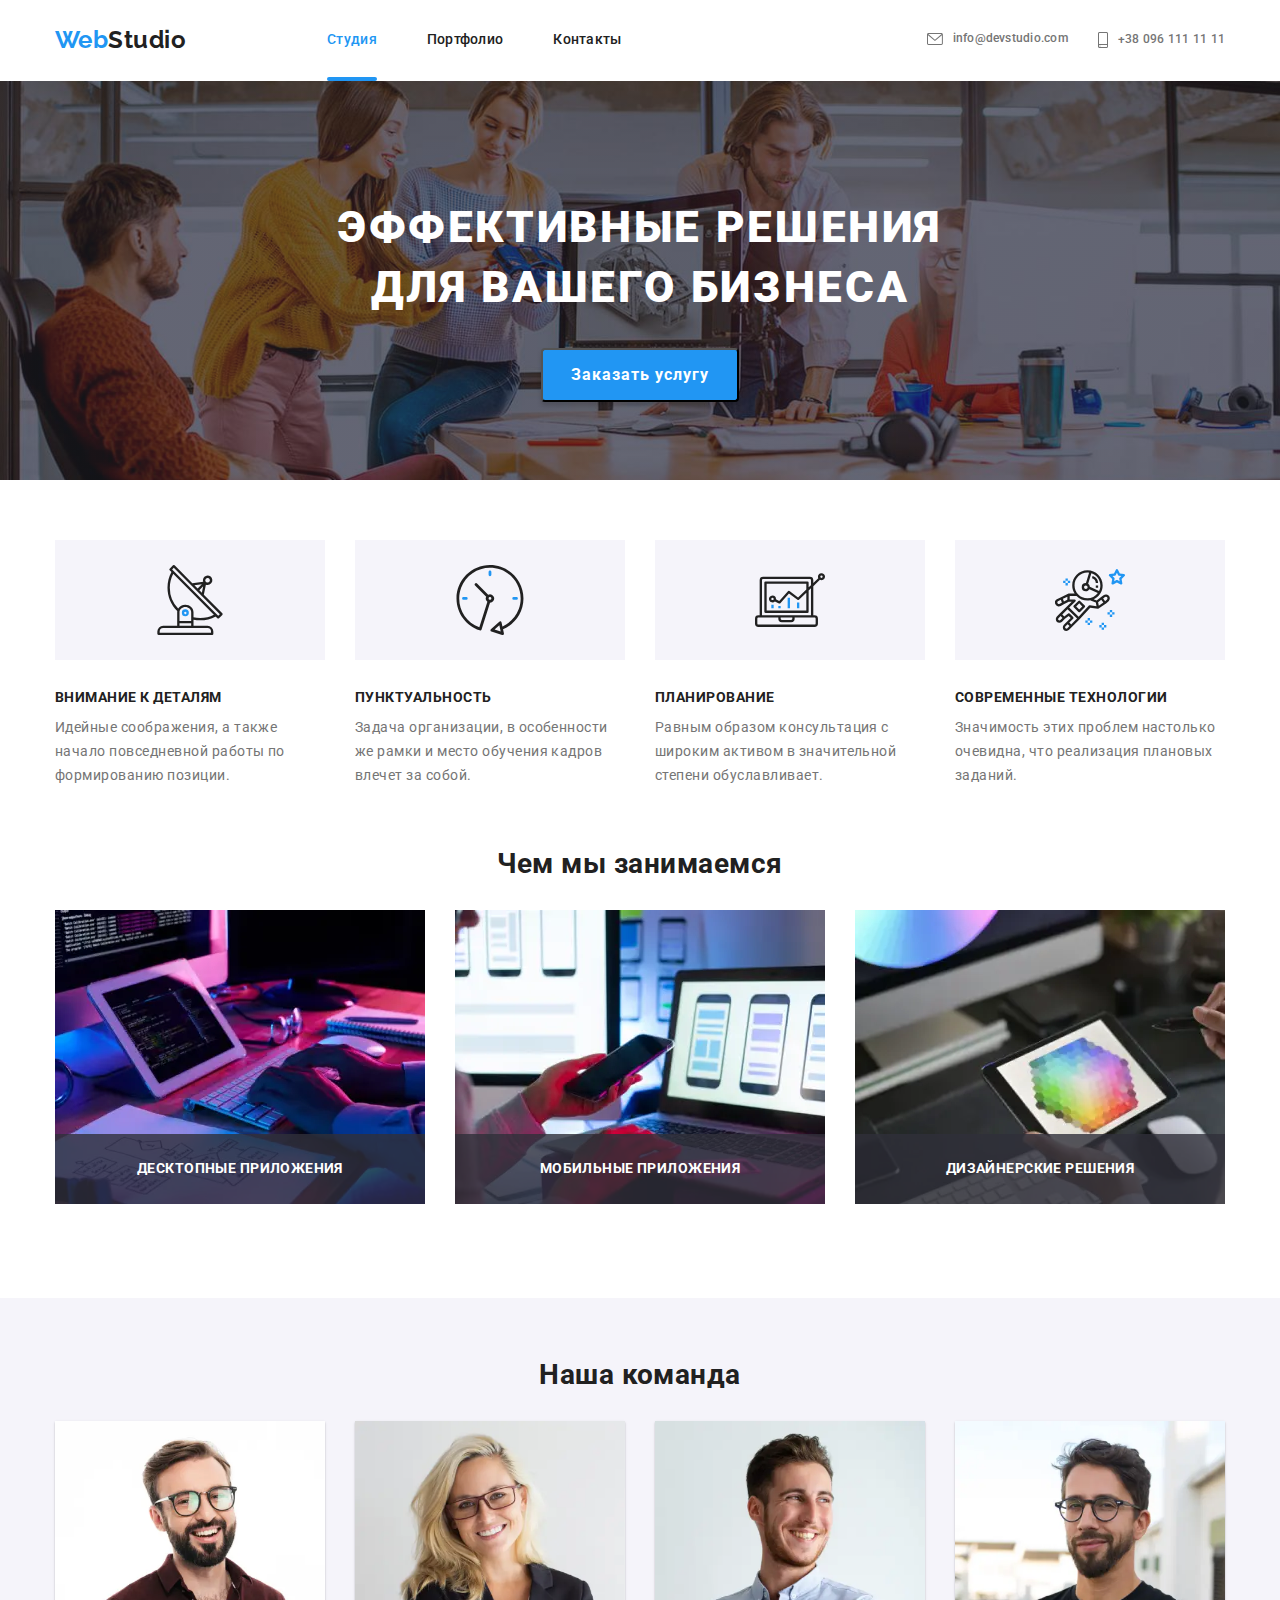
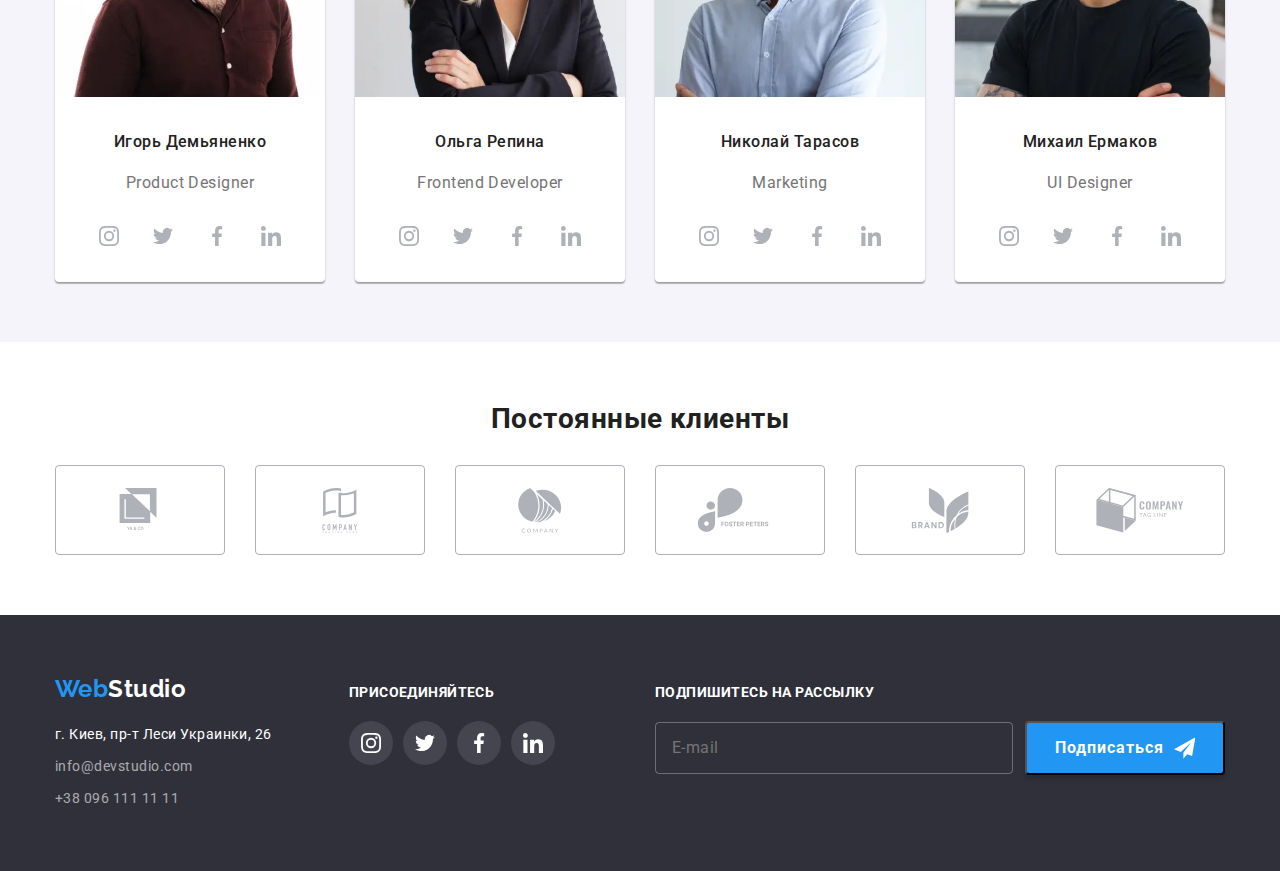
==== commit 491895db: "правки2" ====
--- a/index.html
+++ b/index.html
@@ -20,7 +20,7 @@
                 >
 
                 <button type="button" class="menu-button is-open" data-menu-button>
-                    <svg class="menu-icon" aria-label="Переключатель мобильного меню" aria-controls="menu-container" aria-expanded="false">
+                    <svg class="menu-icon" aria-label="Переключатель мобильного меню" aria-controls="menu-container" aria-expanded="false" role="img">
                         <use href="./images/iconModal-defs.svg#icon-menu" class="menu-open"></use>
                         <use href="./images/iconModal-defs.svg#icon-close_menu" class="menu-close"></use>
                     </svg>
@@ -228,50 +228,48 @@
                         <li class="about-team__item">
                             <picture>
                                 <source
-                                srcset="./images/ИгорьД-480.webp 1x, 
-                                ./images/ИгорьД-480@2x.webp 2x,
-                                ./images/ИгорьД-480@3x.webp 3x" 
-                                type="image/webp">
-
-                                <source 
-                                srcset="
-                                ./images/ИгорьД-768.webp 1x, 
-                                ./images/ИгорьД-768@2x.webp 2x,
-                                ./images/ИгорьД-768@3x.webp 3x "
+                                srcset="./images/IgorD-480.webp 1x, 
+                                ./images/IgorD-480@2x.webp 2x,
+                                ./images/IgorD-480@3x.webp 3x" 
+                                type="image/webp">
+
+                                <source 
+                                srcset="
+                                ./images/IgorD-768.webp 1x, 
+                                ./images/IgorD-768@2x.webp 2x,
+                                ./images/IgorD-768@3x.webp 3x "
                                 media="(min-width: 768px)" 
                                 type="image/webp">
 
                                 <source 
                                 srcset="
-                                ./images/ИгорьД-768.jpg 1x, 
-                                ./images/ИгорьД-768@2x.jpg 2x,
-                                ./images/ИгорьД-768@3x.jpg 3x "
+                                ./images/IgorD-768.jpg 1x, 
+                                ./images/IgorD-768@2x.jpg 2x,
+                                ./images/IgorD-768@3x.jpg 3x "
                                 media="(min-width: 768px)" 
                                 >
 
                                 <source 
                                 srcset="
-                                ./images/ИгорьД-1200.webp 1x, 
-                                ./images/ИгорьД-1200@2x.webp 2x,
-                                ./images/ИгорьД-1200@3x.webp 3x "
+                                ./images/IgorD1200.webp 1x, 
+                                ./images/IgorD-1200@2x.webp 2x,
+                                ./images/IgorD-1200@3x.webp 3x "
                                 media="(min-width: 1200px)" 
-                                type="image/webp"
-                                sizes="">
-
-                                <source 
-                                srcset="
-                                ./images/ИгорьД-1200.jpg 1x, 
-                                ./images/ИгорьД-1200@2x.jpg 2x,
-                                ./images/ИгорьД-1200@3x.jpg 3x "
-                                media="(min-width: 1200px)"
-                                sizes="">
+                                type="image/webp">
+
+                                <source 
+                                srcset="
+                                ./images/IgorD-1200.jpg 1x, 
+                                ./images/IgorD-1200@2x.jpg 2x,
+                                ./images/IgorD-1200@3x.jpg 3x "
+                                media="(min-width: 1200px)">
 
                                 <img
-                                srcset="./images/ИгорьД-480@2x.jpg 2x,
-                                ./images/ИгорьД-480@3x.jpg 3x,"
-                                src="./images/ИгорьД-480.jpg"
+                                srcset="./images/IgorD-480@2x.jpg 2x,
+                                ./images/IgorD-480@3x.jpg 3x"
+                                src="./images/IgorD-480.jpg"
                                 alt="Игорь Демьяненко"
-                                sizes="(min-width: 1200px) 270px, (min-width: 768px) 354px, (min-width: 480px) 450px"
+                                width="450"
                             />
                             </picture>
                             <div class="team-card">
@@ -320,46 +318,46 @@
                         <li class="about-team__item">
                             <picture>
                                 <source
-                                srcset="./images/ОльгаР-480.webp 1x, 
-                                ./images/ОльгаР-480@2x.webp 2x,
-                                ./images/ОльгаР-480@3x.webp 3x " 
+                                srcset="./images/OlgaR-480.webp 1x, 
+                                ./images/OlgaR-480@2x.webp 2x,
+                                ./images/OlgaR-480@3x.webp 3x " 
                                 type="image/webp">
 <source 
                                 srcset="
-                                ./images/ОльгаР-768.webp 1x, 
-                                ./images/ОльгаР-768@2x.webp 2x,
-                                ./images/ОльгаР-768@3x.webp 3x "
+                                ./images/OlgaR-768.webp 1x, 
+                                ./images/OlgaR-768@2x.webp 2x,
+                                ./images/OlgaR-768@3x.webp 3x "
                                 media="(min-width: 768px)" 
                                 type="image/webp">
                                 
                                 <source 
                                 srcset="
-                                ./images/ОльгаР-768.jpg 1x, 
-                                ./images/ОльгаР-768@2x.jpg 2x,
-                                ./images/ОльгаР-768@3x.jpg 3x "
+                                ./images/OlgaR-768.jpg 1x, 
+                                ./images/OlgaR-768@2x.jpg 2x,
+                                ./images/OlgaR-768@3x.jpg 3x "
                                 media="(min-width: 768px)" 
                                 >
 
                                 <source 
                                 srcset="
-                                ./images/ОльгаР-1200.webp 1x, 
-                                ./images/ОльгаР-1200@2x.webp 2x,
-                                ./images/ОльгаР-1200@3x.webp 3x "
+                                ./images/OlgaR-1200.webp 1x, 
+                                ./images/OlgaR-1200@2x.webp 2x,
+                                ./images/OlgaR-1200@3x.webp 3x "
                                 media="(min-width: 1200px)" 
                                 type="image/webp">
 
                                 <source 
                                 srcset="
-                                ./images/ОльгаР-1200.jpg 1x, 
-                                ./images/ОльгаР-1200@2x.jpg 2x,
-                                ./images/ОльгаР-1200@3x.jpg 3x "
+                                ./images/OlgaR-1200.jpg 1x, 
+                                ./images/OlgaR-1200@2x.jpg 2x,
+                                ./images/OlgaR-1200@3x.jpg 3x "
                                 media="(min-width: 1200px)">
                                 <img
-                                srcset="./images/ОльгаР-480@2x.jpg 2x,
-                                ./images/ОльгаР-480@3x.jpg 3x,"
-                                src="./images/ОльгаР-480.jpg"
+                                srcset="./images/OlgaR-480@2x.jpg 2x,
+                                ./images/OlgaR-480@3x.jpg 3x"
+                                src="./images/OlgaR-480.jpg"
                                 alt="Ольга Репина"
-                                sizes="(min-width: 480px) 450px,(min-width: 768px) 354px, (min-width: 1200px) 270px"
+                                width="450"
                             />
                             </picture>
                             <div class="team-card">
@@ -408,46 +406,46 @@
                         <li class="about-team__item">
                             <picture>
                                 <source
-                                srcset="./images/НиколайТ-480.webp 1x, 
-                                ./images/НиколайТ-480@2x.webp 2x,
-                                ./images/НиколайТ-480@3x.webp 3x " 
-                                type="image/webp">
-                                <source 
-                                srcset="
-                                ./images/НиколайТ-768.webp 1x, 
-                                ./images/НиколайТ-768@2x.webp 2x,
-                                ./images/НиколайТ-768@3x.webp 3x "
+                                srcset="./images/NikolayT-480.webp 1x, 
+                                ./images/NikolayT-480@2x.webp 2x,
+                                ./images/NikolayT-480@3x.webp 3x " 
+                                type="image/webp">
+                                <source 
+                                srcset="
+                                ./images/NikolayT-768.webp 1x, 
+                                ./images/NikolayT-768@2x.webp 2x,
+                                ./images/NikolayT-768@3x.webp 3x "
                                 media="(min-width: 768px)" 
                                 type="image/webp">
                                 
                                 <source 
                                 srcset="
-                                ./images/НиколайТ-768.jpg 1x, 
-                                ./images/НиколайТ-768@2x.jpg 2x,
-                                ./images/НиколайТ-768@3x.jpg 3x "
+                                ./images/NikolayT-768.jpg 1x, 
+                                ./images/NikolayT-768@2x.jpg 2x,
+                                ./images/NikolayT-768@3x.jpg 3x "
                                 media="(min-width: 768px)" 
                                 >
 
                                 <source 
                                 srcset="
-                                ./images/НиколайТ-1200.webp 1x, 
-                                ./images/НиколайТ-1200@2x.webp 2x,
-                                ./images/НиколайТ-1200@3x.webp 3x "
+                                ./images/NikolayT-1200.webp 1x, 
+                                ./images/NikolayT-1200@2x.webp 2x,
+                                ./images/NikolayT-1200@3x.webp 3x "
                                 media="(min-width: 1200px)" 
                                 type="image/webp">
 
                                 <source 
                                 srcset="
-                                ./images/НиколайТ-1200.jpg 1x, 
-                                ./images/НиколайТ-1200@2x.jpg 2x,
-                                ./images/НиколайТ-1200@3x.jpg 3x "
+                                ./images/NikolayT-1200.jpg 1x, 
+                                ./images/NikolayT-1200@2x.jpg 2x,
+                                ./images/NikolayT-1200@3x.jpg 3x "
                                 media="(min-width: 1200px)">
                                 <img
-                                srcset="./images/НиколайТ-480@2x.jpg 2x,
-                                ./images/НиколайТ-480@3x.jpg 3x,"
-                                src="./images/НиколайТ-480.jpg"
+                                srcset="./images/NikolayT-480@2x.jpg 2x,
+                                ./images/NikolayT-480@3x.jpg 3x"
+                                src="./images/NikolayT-480.jpg"
                                 alt="Николай Тарасов"
-                                sizes="(min-width: 480px) 450px,(min-width: 768px) 354px, (min-width: 1200px) 270px"
+                                width="450"
                             />
                             </picture>
                             <div class="team-card">
@@ -496,46 +494,46 @@
                         <li class="about-team__item">
                             <picture>
                                 <source
-                                srcset="./images/МихаилЕ-480.webp 1x, 
-                                ./images/МихаилЕ-480@2x.webp 2x,
-                                ./images/МихаилЕ-480@3x.webp 3x " 
-                                type="image/webp">
-                                <source 
-                                srcset="
-                                ./images/МихаилЕ-768.webp 1x, 
-                                ./images/МихаилЕ-768@2x.webp 2x,
-                                ./images/МихаилЕ-768@3x.webp 3x "
+                                srcset="./images/MihailE-480.webp 1x, 
+                                ./images/MihailE-480@2x.webp 2x,
+                                ./images/MihailE-480@3x.webp 3x " 
+                                type="image/webp">
+                                <source 
+                                srcset="
+                                ./images/MihailE-768.webp 1x, 
+                                ./images/MihailE-768@2x.webp 2x,
+                                ./images/MihailE-768@3x.webp 3x "
                                 media="(min-width: 768px)" 
                                 type="image/webp">
                                 
                                 <source 
                                 srcset="
-                                ./images/МихаилЕ-768.jpg 1x, 
-                                ./images/МихаилЕ-768@2x.jpg 2x,
-                                ./images/МихаилЕ-768@3x.jpg 3x "
+                                ./images/MihailE-768.jpg 1x, 
+                                ./images/MihailE-768@2x.jpg 2x,
+                                ./images/MihailE-768@3x.jpg 3x "
                                 media="(min-width: 768px)" 
                                 >
 
                                 <source 
                                 srcset="
-                                ./images/МихаилЕ-1200.webp 1x, 
-                                ./images/МихаилЕ-1200@2x.webp 2x,
-                                ./images/МихаилЕ-1200@3x.webp 3x "
+                                ./images/MihailE-1200.webp 1x, 
+                                ./images/MihailE-1200@2x.webp 2x,
+                                ./images/MihailE-1200@3x.webp 3x "
                                 media="(min-width: 1200px)" 
                                 type="image/webp">
 
                                 <source 
                                 srcset="
-                                ./images/МихаилЕ-1200.jpg 1x, 
-                                ./images/МихаилЕ-1200@2x.jpg 2x,
-                                ./images/МихаилЕ-1200@3x.jpg 3x "
+                                ./images/MihailE-1200.jpg 1x, 
+                                ./images/MihailE-1200@2x.jpg 2x,
+                                ./images/MihailE-1200@3x.jpg 3x "
                                 media="(min-width: 1200px)">
                                 <img
-                                srcset="./images/МихаилЕ-480@2x.jpg 2x,
-                                ./images/МихаилЕ-480@3x.jpg 3x,"
-                                src="./images/МихаилЕ-480.jpg"
+                                srcset="./images/MihailE-480@2x.jpg 2x,
+                                ./images/MihailE-480@3x.jpg 3x"
+                                src="./images/MihailE-480.jpg"
                                 alt="Михаил Ермаков"
-                                sizes="(min-width: 480px) 450px,(min-width: 768px) 354px, (min-width: 1200px) 270px"
+                                width="450"
                             />
                             </picture>
                             <div class="team-card">
--- a/css/main.min.css
+++ b/css/main.min.css
@@ -3,5 +3,5 @@
  Consolas,  'Liberation Mono',  Menlo,- monospace;font-size:1em}small{font-size:80%}sub,sup{font-size:75%;line-height:0;position:relative;vertical-align:baseline}sub{bottom:-0.25em}sup{top:-0.5em}table{text-indent:0;border-color:inherit}button,input,optgroup,select,textarea{font-family:inherit;font-size:100%;line-height:1.15;margin:0}button,select{text-transform:none}button,[type='button'],[type='reset'],[type='submit']{-webkit-appearance:button}::-moz-focus-inner{border-style:none;padding:0}:-moz-focusring{outline:1px dotted ButtonText}:-moz-ui-invalid{box-shadow:none}legend{padding:0}progress{vertical-align:baseline}::-webkit-inner-spin-button,::-webkit-outer-spin-button{height:auto}[type='search']{-webkit-appearance:textfield;outline-offset:-2px}::-webkit-search-decoration{-webkit-appearance:none}::-webkit-file-upload-button{-webkit-appearance:button;font:inherit}summary{display:list-item}body{padding-top:60px;color:#757575;background-color:#fff;font-family:Roboto,sans-serif;letter-spacing:0.03em}@media screen and (min-width: 768px){body{padding-top:80px}}body.modal-open{overflow:hidden}h1,h2,h3{margin-top:0;margin-bottom:0}h3{margin-bottom:10px}a{text-decoration:none;font-style:normal}ul{list-style:none;padding-left:0;margin-top:0;margin-bottom:0}img{display:block;width:100%;height:auto}.container{padding-left:15px;padding-right:15px;margin:0 auto;width:100%}@media screen and (min-width: 480px){.container{width:480px}}@media screen and (min-width: 768px){.container{width:768px}}@media screen and (min-width: 1200px){.container{width:1200px}}.header{position:fixed;width:100%;top:0;left:0;min-width:60px;background-color:#fff;z-index:1}@media screen and (min-width: 768px){.header{min-width:80px}}.main-nav{display:flex;justify-content:space-between;align-items:center}@media screen and (max-width: 767px){.main-nav{padding-top:16px;padding-bottom:16px}}.menu-button{display:inline-flex;width:40px;height:40px;padding:12px 8px;background-color:transparent;border:none}@media screen and (min-width: 768px){.menu-button{display:none}}.menu-icon{width:25px;height:18px}.menu-close{width:18px;height:18px;display:block;fill:currentColor}.menu-button.is-open .menu-close{display:none}.menu-open{width:24px;height:16px;display:none;fill:currentColor}.menu-button.is-open .menu-open{display:block}.menu-container{display:flex}@media screen and (max-width: 767px){.menu-container{position:absolute;top:100%;left:0;width:100%;display:none;z-index:1;background-color:#fff;border-top:1px solid #ECECEC;box-shadow:0px 4px 8px rgba(0,0,0,0.04),0px 2px 4px rgba(0,0,0,0.08),0px 1px 3px rgba(0,0,0,0.16)}}.menu-container.is-open{display:block;padding-top:60px;padding-bottom:60px}@media screen and (min-width: 768px){.site-nav{margin-right:85px;margin-left:87px}}@media screen and (min-width: 1200px){.site-nav{margin-right:305px;margin-left:93px}}.nav-list{text-align:center;font-weight:500;font-size:18px;line-height:1.17;letter-spacing:0.02em;padding-left:0}@media screen and (max-width: 767px){.nav-list{margin-bottom:60px}}@media screen and (min-width: 768px){.nav-list{display:flex;font-size:14px;line-height:1.14}}@media screen and (max-width: 767px){.nav-list__item:not(:last-child){margin-bottom:40px}}@media screen and (min-width: 768px){.nav-list__item:not(:last-child){margin-right:50px}}@media screen and (min-width: 768px){.nav-list__link{padding:32px 0}}.nav-list__link{position:relative;display:inline-block;color:#212121;padding-bottom:8px}@media screen and (min-width: 768px){.nav-list__link{padding-bottom:33px}}.nav-list__link:visited{color:#212121}.nav-list__link,.address-list__link{transition:color 250ms cubic-bezier(0.4, 0, 0.2, 1)}.menu-button:hover,.menu-button:focus,.nav-list__link:hover,.nav-list__link:focus,.nav-list__link.current,.address-list__link:hover,.address-list__link:focus{color:#2196f3}.nav-list__link.current::after{position:absolute;left:0;bottom:0;display:flex;content:"";width:100%;height:4px;background-color:#2196f3;border-radius:2px}@media screen and (max-width: 1199px){.address-nav{padding-top:21px}}@media screen and (max-width: 767px){.address-nav{text-align:center}}@media screen and (max-width: 767px){.address-list{text-align:center}}@media screen and (min-width: 1200px){.address-list{display:flex}}@media screen and (max-width: 767px){.address-list__item:not(:last-child){margin-bottom:16px}}@media screen and (min-width: 768px) and (max-width: 1199px){.address-list__item:not(:last-child){margin-bottom:10px}}@media screen and (min-width: 1200px){.address-list__item:not(:last-child){margin-right:30px}}.address-list__link{display:inline-flex;align-items:center;color:#757575;font-weight:500;font-size:18px;line-height:1.17;letter-spacing:0.02em}@media screen and (min-width: 768px){.address-list__link{font-size:12px;line-height:1.16}}@media screen and (min-width: 1200px){.address-list__link{padding-top:32px}}.icon-mail,.icon-phone{fill:currentColor;width:16px;height:12px;margin-right:10px}.icon-phone{width:10px;height:16px}.logo{color:#212121;font-family:Raleway,sans-serif;font-weight:700;font-size:24px;line-height:1.17}.accent{color:#2196f3}.button{display:flex;justify-content:center;align-items:center;margin:auto;padding:10px 28px;max-width:200px;color:#fff;background-color:#2196f3;box-shadow:0px 4px 4px rgba(0,0,0,0.15);border-radius:4px;font-style:normal;font-weight:700;font-size:16px;line-height:1.87;letter-spacing:0.06em;cursor:pointer}.hero{max-width:1600px;height:400px;margin-right:auto;margin-left:auto;text-align:center;padding-top:118px;padding-bottom:118px;background-color:#2f303a;background-image:linear-gradient(to right, rgba(47,48,58,0.4), rgba(47,48,58,0.4)),url(../images/header-480.jpg);background-position:center;background-size:cover;background-repeat:no-repeat}@media screen and (min-device-pixel-ratio: 2), screen and (min-resolution: 192dpi), screen and (min-resolution: 2dppx){.hero{background-image:linear-gradient(to right, rgba(47,48,58,0.4), rgba(47,48,58,0.4)),url(../images/header-480@2x.jpg)}}@media screen and (min-device-pixel-ratio: 3), screen and (min-resolution: 288dpi), screen and (min-resolution: 3dppx){.hero{background-image:linear-gradient(to right, rgba(47,48,58,0.4), rgba(47,48,58,0.4)),url(../images/header-480@3x.jpg)}}@media screen and (min-width: 768px){.hero{background-image:linear-gradient(to right, rgba(47,48,58,0.4), rgba(47,48,58,0.4)),url(../images/header-768.jpg);background-position:center;background-size:cover;background-repeat:no-repeat}}@media screen and (min-width: 768px) and (min-device-pixel-ratio: 2), screen and (min-width: 768px) and (min-resolution: 192dpi), screen and (min-width: 768px) and (min-resolution: 2dppx){.hero{background-image:linear-gradient(to right, rgba(47,48,58,0.4), rgba(47,48,58,0.4)),url(../images/header-768@2x.jpg)}}@media screen and (min-width: 768px) and (min-device-pixel-ratio: 3), screen and (min-width: 768px) and (min-resolution: 288dpi), screen and (min-width: 768px) and (min-resolution: 3dppx){.hero{background-image:linear-gradient(to right, rgba(47,48,58,0.4), rgba(47,48,58,0.4)),url(../images/header-768@3x.jpg)}}@media screen and (min-width: 1200px){.hero{background-image:linear-gradient(to right, rgba(47,48,58,0.4), rgba(47,48,58,0.4)),url(../images/header-1200.jpg);background-position:center;background-size:cover;background-repeat:no-repeat}}@media screen and (min-width: 1200px) and (min-device-pixel-ratio: 2), screen and (min-width: 1200px) and (min-resolution: 192dpi), screen and (min-width: 1200px) and (min-resolution: 2dppx){.hero{background-image:linear-gradient(to right, rgba(47,48,58,0.4), rgba(47,48,58,0.4)),url(../images/header-1200@2x.jpg)}}@media screen and (min-width: 1200px) and (min-device-pixel-ratio: 3), screen and (min-width: 1200px) and (min-resolution: 288dpi), screen and (min-width: 1200px) and (min-resolution: 3dppx){.hero{background-image:linear-gradient(to right, rgba(47,48,58,0.4), rgba(47,48,58,0.4)),url(../images/header-1200@3x.jpg)}}.hero__title{color:#fff;font-weight:900;font-size:26px;line-height:1.61;letter-spacing:0.06em;margin-top:0;margin-bottom:30px}@media screen and (min-width: 1200px){.hero__title{font-size:44px;line-height:1.36}}.features .container{padding-top:60px;padding-bottom:60px}@media screen and (min-width: 768px){.features-list{display:flex;flex-wrap:wrap}}.features-list__item{flex-basis:450px}@media screen and (max-width: 767px){.features-list__item:not(:last-child){margin-bottom:30px}}@media screen and (min-width: 768px) and (max-width: 1199px){.features-list__item{flex-basis:354px;margin-bottom:30px}.features-list__item:nth-last-child(-n+2){margin-bottom:0}.features-list__item:nth-child(2n+1){margin-right:30px}}@media screen and (min-width: 1200px){.features-list__item{flex-basis:270px}.features-list__item:not(:last-child){margin-right:30px}}.icon-background{display:flex;justify-content:center;align-items:center;height:120px;margin-bottom:30px;background-color:#f5f4fa}.features__icon{width:70px;height:70px}.features__title{text-transform:uppercase;color:#212121;font-weight:700;font-size:14px;line-height:1.14}@media screen and (max-width: 767px){.features__title{text-align:center}}.features__description{font-weight:400;font-size:14px;line-height:1.7;margin-top:0;margin-bottom:0}.about-us .container{display:none;padding-bottom:94px}@media screen and (min-width: 1200px){.about-us .container{display:block}}.about-us__title{color:#212121;font-weight:700;font-size:28px;line-height:1.18;text-align:center;margin-bottom:30px}.about-us__list{display:flex;padding:0;margin:0}.about-us__item{position:relative;width:370px}.about-us__item:not(:last-child){margin-right:30px}.about-us__description{position:absolute;left:0;bottom:0%;display:inline-flex;justify-content:center;align-items:center;width:370px;height:70px;margin-top:0;margin-bottom:0;color:#fff;background-color:rgba(47,48,58,0.8);font-style:normal;font-weight:700;font-size:14px;line-height:1.14;letter-spacing:0.03em;text-transform:uppercase}.about-team{padding-top:60px;padding-bottom:60px;background-color:#f5f4fa}@media screen and (min-width: 768px){.about-team__list{display:flex;flex-wrap:wrap}}.about-team__item{background-color:#fff;box-shadow:0px 1px 3px rgba(0,0,0,0.12),0px 1px 1px rgba(0,0,0,0.14),0px 2px 1px rgba(0,0,0,0.2);border-radius:0px 0px 4px 4px}@media screen and (max-width: 767px){.about-team__item:not(:last-child){margin-bottom:30px}}@media screen and (min-width: 768px){.about-team__item{flex-basis:354px;margin-bottom:30px}.about-team__item:nth-child(2n+1){margin-right:30px}.about-team__item:nth-last-child(-n+2){margin-bottom:0}}@media screen and (min-width: 1200px){.about-team__item{flex-basis:270px;margin-bottom:0}.about-team__item:not(:last-child){margin-right:30px}}.team-card{padding-top:30px;padding-bottom:24px;text-align:center}.name{margin-bottom:10px;color:#212121;font-weight:500;font-size:16px;line-height:1.9}.position{margin-top:0;margin-bottom:16px;font-weight:400;font-size:16px;line-height:1.9}.social-list{display:flex;justify-content:center}.social-list__item:not(:last-child){margin-right:10px}.social-list__link{display:flex;justify-content:center;align-items:center;color:#afb1b8;width:44px;height:44px;border-radius:50%;transition:background-color 250ms cubic-bezier(0.4, 0, 0.2, 1),color 250ms cubic-bezier(0.4, 0, 0.2, 1)}.social-list__link:visited{color:#afb1b8}.social-list__link:hover,.social-list__link:focus{background-color:#2196f3;color:#fff}.social-list__icon{fill:currentColor;width:20px;height:20px}.client{padding-top:60px;padding-bottom:60px}.client-list{display:flex;flex-wrap:wrap;justify-content:center;margin-right:-15px;margin-left:-15px}@media screen and (min-width: 1200px){.client-list{flex-wrap:nowrap}}.client-list__item{flex-basis:calc((100% - 4 * 15px) / 2);margin:15px}.client-list__item:nth-child(-n+2){margin-top:0}.client-list__item:nth-last-child(-n+2){margin-bottom:0}@media screen and (min-width: 768px){.client-list__item{flex-basis:calc((100% - 6 * 15px) / 3)}.client-list__item:nth-child(-n+3){margin-top:0}.client-list__item:nth-last-child(-n+3){margin-bottom:0}}@media screen and (min-width: 1200px){.client-list__item{margin-top:0;margin-bottom:0}}.client-list__link{display:flex;justify-content:center;align-items:center;color:#afb1b8;height:90px;border:1px solid #afb1b8;border-radius:4px;transition:border-color 250ms cubic-bezier(0.4, 0, 0.2, 1),color 250ms cubic-bezier(0.4, 0, 0.2, 1)}.client-list__link:visited{color:#afb1b8}.client-list__link:hover,.client-list__link:focus{border-color:#2196f3;color:#2196f3}.client-list__icon{width:90px;height:45px;fill:currentColor}.backdrop.is-hidden{opacity:0;pointer-events:none}.backdrop{position:fixed;top:0;left:0;width:100%;height:100%;padding:93px 15px;background-color:rgba(0,0,0,0.2);opacity:1;transition:opacity 250ms cubic-bezier(0.4, 0, 0.2, 1);overflow-y:scroll}@media screen and (min-width: 768px){.backdrop{padding:208px 159px}}.modal{position:relative;padding:40px;background-color:#fff}@media screen and (min-width: 1200px){.modal{position:absolute;top:50%;left:50%;transform:translate(-50%, -50%);min-width:450px;min-height:609px}}.close{position:absolute;top:8px;right:8px;padding:8px;width:30px;height:30px;color:#000000;background-color:transparent;border:1px solid rgba(0,0,0,0.1);border-radius:50%}.iconClose{position:absolute;top:50%;left:50%;transform:translate(-50%, -50%);width:18px;height:18px;transition:fill 250ms cubic-bezier(0.4, 0, 0.2, 1)}.close:hover .iconClose,.close:focus .iconClose{fill:#2196f3}.inputField{display:block;margin-bottom:10px}.inputBox{position:relative;color:#212121;transition:color 250ms cubic-bezier(0.4, 0, 0.2, 1)}.inputBox:focus-within{color:#2196f3}.form-modal__title{margin-top:0;margin-bottom:12px;color:#212121;font-style:normal;font-weight:700;font-size:20px;line-height:1.5;text-align:center;letter-spacing:0.03em}.inputTitle{display:block;margin-top:0;margin-bottom:4px;font-style:normal;font-weight:400;font-size:12px;line-height:1.16;letter-spacing:0.01em}.inputBox input{width:100%;padding:11px 0 11px 42px;border:1px solid rgba(33,33,33,0.2);border-radius:4px;transition:border-color 250ms cubic-bezier(0.4, 0, 0.2, 1)}.form-modal input:focus,.textareaField textarea:focus{border-color:#2196f3;cursor:pointer;outline:0}.iconFormModal{position:absolute;top:50%;left:12px;transform:translateY(-50%);width:18px;height:18px;fill:currentColor}.textareaField{margin-bottom:20px}.textarea{width:100%;padding:12px 16px;resize:none;border:1px solid rgba(33,33,33,0.2);border-radius:4px;transition:border-color 250ms cubic-bezier(0.4, 0, 0.2, 1)}.textarea::placeholder{font-size:14px;line-height:1.14;color:rgba(117,117,117,0.5)}.checkboxField{display:flex;justify-content:center;align-items:center;margin-bottom:30px;cursor:pointer}input:checked+.agreement::before{background-color:#2196f3;background-image:url(../images/icon-check.svg);background-origin:border-box}.visually-hidden{position:absolute;clip:rect(0 0 0 0);width:1px;height:1px;margin:-1px}.agreement::before{content:"";display:inline-block;margin-right:8px;width:16px;height:15px;background-image:url(../images/square.svg);background-size:contain;background-repeat:no-repeat;background-position:center}.agreement{display:flex;align-items:center;font-weight:400;font-size:12px;line-height:1.7;letter-spacing:0.03em}.checkboxField a{color:#2196f3;text-decoration:underline}footer{background-color:#2f303a}footer .container{padding-top:60px;padding-bottom:60px}@media screen and (min-width: 768px){footer .container{display:flex;flex-wrap:wrap;justify-content:center}}@media screen and (min-width: 1200px){footer .container{justify-content:space-between;align-items:baseline;flex-wrap:nowrap}}@media screen and (max-width: 1199px){.footer-address{margin-bottom:60px;text-align:center}}@media screen and (min-width: 768px){.footer-address{margin-right:165px}}@media screen and (min-width: 1200px){.footer-address{margin-right:70px}}.footer__logo{display:inline-block;margin-right:0;margin-bottom:20px;color:#fff}.footer-address__list{font-style:normal}.footer-address__link,.footer-address__item{color:rgba(255,255,255,0.6);font-weight:400;font-size:14px;line-height:1.7}.footer-address__item{color:#fff}.footer-address__item:not(:last-child){padding-bottom:8px}@media screen and (max-width: 1199px){.footer-social{margin-bottom:60px;text-align:center}}@media screen and (min-width: 1200px){.footer-social{margin-right:93px}}.footer-social__title{margin-top:0;margin-bottom:20px;color:#fff;font-weight:700;font-size:14px;line-height:1.14;letter-spacing:0.03em;text-transform:uppercase}.footer-social__link{background-color:rgba(255,255,255,0.1);transition:background-color 250ms cubic-bezier(0.4, 0, 0.2, 1)}.footer-social__icon{fill:#fff}@media screen and (max-width: 1199px){.footer-form{text-align:center}}.footer-form__title{display:block;margin-top:0;margin-bottom:20px;font-style:normal;font-weight:700;font-size:14px;line-height:1.14;text-transform:uppercase;color:#fff}@media screen and (min-width: 1200px){.mail-form{display:flex;align-items:center}}.mail-form__input{width:450px;padding:15px 16px 15px 16px;background-color:transparent;font-style:normal;font-weight:400;font-size:16px;line-height:1.25;letter-spacing:0.03em;color:rgba(255,255,255,0.6);border:1px solid rgba(255,255,255,0.3);border-radius:4px}@media screen and (max-width: 1199px){.mail-form__input{margin-bottom:20px}}@media screen and (max-width: 479px){.mail-form__input{width:100%}}@media screen and (min-width: 1200px){.mail-form__input{width:358px;margin-right:12px}}.button__icon{margin-left:10px;width:24px;height:24px}.portfolio.container{padding-top:60px;padding-bottom:60px;border-top:1px solid #ececec}.button-list{display:flex;flex-wrap:wrap;margin-bottom:40px}@media screen and (min-width: 768px){.button-list{justify-content:center}}.button-list__button{color:#212121;background-color:#f5f4fa;font-weight:500;font-size:16px;line-height:1.6;letter-spacing:0.03em;border-radius:4px;border-color:transparent;padding:6px 22px;cursor:pointer;transition:background-color 250ms cubic-bezier(0.4, 0, 0.2, 1),color 250ms cubic-bezier(0.4, 0, 0.2, 1),box-shadow 250ms cubic-bezier(0.4, 0, 0.2, 1)}.button-list__button:hover,.button-list__button:focus{color:#fff;background-color:#2196f3;box-shadow:0px 3px 1px rgba(0,0,0,0.1),0px 1px 2px rgba(0,0,0,0.08),0px 2px 2px rgba(0,0,0,0.12)}@media screen and (max-width: 767px){.button-list__item:nth-child(n+2){margin-bottom:15px}}.button-list__item:not(:last-child){margin-right:8px}.portfolio-list{display:flex;flex-wrap:wrap}.portfolio-list__item{min-height:404px;margin-bottom:30px}@media screen and (min-width: 768px){.portfolio-list__item{flex-basis:calc((100% - 4 * 15px) / 2);margin-right:30px}}@media screen and (min-width: 1200px){.portfolio-list__item{flex-basis:calc((100% - 60px) / 3)}}.portfolio-list__link{display:block}.portfolio-list__link:hover,.portfolio-list__link:focus{box-shadow:0px 1px 1px rgba(0,0,0,0.12),0px 4px 4px rgba(0,0,0,0.06),1px 4px 6px rgba(0,0,0,0.16)}@media screen and (min-width: 768px) and (max-width: 1199px){.portfolio-list__item:nth-child(2n){margin-right:0}}@media screen and (min-width: 1200px){.portfolio-list__item:nth-child(3n){margin-right:0}}@media screen and (min-width: 768px){.portfolio-list__item:last-child{margin-right:0;margin-bottom:0}}@media screen and (min-width: 1200px){.portfolio-list__item:nth-last-child(-n+3){margin-bottom:0}}.card-content{border-right-width:1px;border-right-style:solid;border-right-color:#eeeeee;border-bottom-width:1px;border-bottom-style:solid;border-bottom-color:#eeeeee;border-left-width:1px;border-left-style:solid;border-left-color:#eeeeee;padding:20px 24px}.card-content__title{margin-bottom:4px;color:#212121;font-weight:700;font-size:18px;line-height:2;letter-spacing:0.06em}.card-content__description{margin:0;color:#757575;font-weight:400;font-size:16px;line-height:1.9;letter-spacing:0.03em}.thumb{position:relative;overflow:hidden}.overlay{position:absolute;top:0;left:0;transform:translateY(100%);transition:transform 250ms cubic-bezier(0.4, 0, 0.2, 1);width:100%;height:100%;padding-top:77px;padding-bottom:77px;padding-right:24px;padding-left:24px;background-color:rgba(33,150,243,0.9)}.portfolio-list__link:hover .overlay{transform:translateY(0)}@media screen and (min-width: 768px){.overlay{padding-top:49px;padding-bottom:49px}}@media screen and (min-width: 1200px){.overlay{padding-top:63px;padding-bottom:63px}}.overlay__description{margin-top:0;margin-bottom:0;font-style:normal;font-weight:400;font-size:18px;line-height:1.56;letter-spacing:0.03em;color:#fff}@media screen and (max-width: 480px){.overlay__description{font-size:14px}}
+ monospace;font-size:1em}small{font-size:80%}sub,sup{font-size:75%;line-height:0;position:relative;vertical-align:baseline}sub{bottom:-0.25em}sup{top:-0.5em}table{text-indent:0;border-color:inherit}button,input,optgroup,select,textarea{font-family:inherit;font-size:100%;line-height:1.15;margin:0}button,select{text-transform:none}button,[type='button'],[type='reset'],[type='submit']{-webkit-appearance:button}::-moz-focus-inner{border-style:none;padding:0}:-moz-focusring{outline:1px dotted ButtonText}:-moz-ui-invalid{box-shadow:none}legend{padding:0}progress{vertical-align:baseline}::-webkit-inner-spin-button,::-webkit-outer-spin-button{height:auto}[type='search']{-webkit-appearance:textfield;outline-offset:-2px}::-webkit-search-decoration{-webkit-appearance:none}::-webkit-file-upload-button{-webkit-appearance:button;font:inherit}summary{display:list-item}body{padding-top:60px;color:#757575;background-color:#fff;font-family:Roboto,sans-serif;letter-spacing:0.03em}@media screen and (min-width: 768px){body{padding-top:80px}}body.modal-open{overflow:hidden}h1,h2,h3{margin-top:0;margin-bottom:0}h3{margin-bottom:10px}a{text-decoration:none;font-style:normal}ul{list-style:none;padding-left:0;margin-top:0;margin-bottom:0}img{display:block;width:100%;height:auto}.container{padding-left:15px;padding-right:15px;margin:0 auto;width:100%}@media screen and (min-width: 480px){.container{width:480px}}@media screen and (min-width: 768px){.container{width:768px}}@media screen and (min-width: 1200px){.container{width:1200px}}.header{position:fixed;width:100%;top:0;left:0;min-width:60px;background-color:#fff;z-index:1}@media screen and (min-width: 768px){.header{min-width:80px}}.main-nav{display:flex;justify-content:space-between;align-items:center}@media screen and (max-width: 767px){.main-nav{padding-top:16px;padding-bottom:16px}}.menu-button{display:inline-flex;width:40px;height:40px;padding:12px 8px;background-color:transparent;border:none}@media screen and (min-width: 768px){.menu-button{display:none}}.menu-icon{width:25px;height:18px}.menu-close{width:18px;height:18px;display:block;fill:currentColor}.menu-button.is-open .menu-close{display:none}.menu-open{width:24px;height:16px;display:none;fill:currentColor}.menu-button.is-open .menu-open{display:block}.menu-container{display:flex}@media screen and (max-width: 767px){.menu-container{position:absolute;top:100%;left:0;width:100%;display:none;z-index:1;background-color:#fff;border-top:1px solid #ECECEC;box-shadow:0px 4px 8px rgba(0,0,0,0.04),0px 2px 4px rgba(0,0,0,0.08),0px 1px 3px rgba(0,0,0,0.16)}}.menu-container.is-open{display:block;padding-top:60px;padding-bottom:60px}@media screen and (min-width: 768px){.site-nav{margin-right:85px;margin-left:87px}}@media screen and (min-width: 1200px){.site-nav{margin-right:305px;margin-left:93px}}.nav-list{text-align:center;font-weight:500;font-size:18px;line-height:1.17;letter-spacing:0.02em;padding-left:0}@media screen and (max-width: 767px){.nav-list{margin-bottom:60px}}@media screen and (min-width: 768px){.nav-list{display:flex;font-size:14px;line-height:1.14}}@media screen and (max-width: 767px){.nav-list__item:not(:last-child){margin-bottom:40px}}@media screen and (min-width: 768px){.nav-list__item:not(:last-child){margin-right:50px}}@media screen and (min-width: 768px){.nav-list__link{padding:32px 0}}.nav-list__link{position:relative;display:inline-block;color:#212121;padding-bottom:8px}@media screen and (min-width: 768px){.nav-list__link{padding-bottom:33px}}.nav-list__link:visited{color:#212121}.nav-list__link,.address-list__link{transition:color 250ms cubic-bezier(0.4, 0, 0.2, 1)}.menu-button:hover,.menu-button:focus,.nav-list__link:hover,.nav-list__link:focus,.nav-list__link.current,.address-list__link:hover,.address-list__link:focus{color:#2196f3}.nav-list__link.current::after{position:absolute;left:0;bottom:0;display:flex;content:"";width:100%;height:4px;background-color:#2196f3;border-radius:2px}@media screen and (max-width: 1199px){.address-nav{padding-top:21px}}@media screen and (max-width: 767px){.address-nav{text-align:center}}@media screen and (max-width: 767px){.address-list{text-align:center}}@media screen and (min-width: 1200px){.address-list{display:flex}}@media screen and (max-width: 767px){.address-list__item:not(:last-child){margin-bottom:16px}}@media screen and (min-width: 768px) and (max-width: 1199px){.address-list__item:not(:last-child){margin-bottom:10px}}@media screen and (min-width: 1200px){.address-list__item:not(:last-child){margin-right:30px}}.address-list__link{display:inline-flex;align-items:center;color:#757575;font-weight:500;font-size:18px;line-height:1.17;letter-spacing:0.02em}@media screen and (min-width: 768px){.address-list__link{font-size:12px;line-height:1.16}}@media screen and (min-width: 1200px){.address-list__link{padding-top:32px}}.icon-mail,.icon-phone{fill:currentColor;width:16px;height:12px;margin-right:10px}.icon-phone{width:10px;height:16px}.logo{color:#212121;font-family:Raleway,sans-serif;font-weight:700;font-size:24px;line-height:1.17}.accent{color:#2196f3}.button{display:flex;justify-content:center;align-items:center;margin:auto;padding:10px 28px;max-width:200px;color:#fff;background-color:#2196f3;box-shadow:0px 4px 4px rgba(0,0,0,0.15);border-radius:4px;font-style:normal;font-weight:700;font-size:16px;line-height:1.87;letter-spacing:0.06em;cursor:pointer}.hero{max-width:1600px;height:400px;margin-right:auto;margin-left:auto;text-align:center;padding-top:118px;padding-bottom:118px;background-color:#2f303a;background-image:linear-gradient(to right, rgba(47,48,58,0.4), rgba(47,48,58,0.4)),url(../images/header-480.jpg);background-position:center;background-size:cover;background-repeat:no-repeat}@media screen and (min-device-pixel-ratio: 2), screen and (min-resolution: 192dpi), screen and (min-resolution: 2dppx){.hero{background-image:linear-gradient(to right, rgba(47,48,58,0.4), rgba(47,48,58,0.4)),url(../images/header-480@2x.jpg)}}@media screen and (min-device-pixel-ratio: 3), screen and (min-resolution: 288dpi), screen and (min-resolution: 3dppx){.hero{background-image:linear-gradient(to right, rgba(47,48,58,0.4), rgba(47,48,58,0.4)),url(../images/header-480@3x.jpg)}}@media screen and (min-width: 768px){.hero{background-image:linear-gradient(to right, rgba(47,48,58,0.4), rgba(47,48,58,0.4)),url(../images/header-768.jpg);background-position:center;background-size:cover;background-repeat:no-repeat}}@media screen and (min-width: 768px) and (min-device-pixel-ratio: 2), screen and (min-width: 768px) and (min-resolution: 192dpi), screen and (min-width: 768px) and (min-resolution: 2dppx){.hero{background-image:linear-gradient(to right, rgba(47,48,58,0.4), rgba(47,48,58,0.4)),url(../images/header-768@2x.jpg)}}@media screen and (min-width: 768px) and (min-device-pixel-ratio: 3), screen and (min-width: 768px) and (min-resolution: 288dpi), screen and (min-width: 768px) and (min-resolution: 3dppx){.hero{background-image:linear-gradient(to right, rgba(47,48,58,0.4), rgba(47,48,58,0.4)),url(../images/header-768@3x.jpg)}}@media screen and (min-width: 1200px){.hero{background-image:linear-gradient(to right, rgba(47,48,58,0.4), rgba(47,48,58,0.4)),url(../images/header-1200.jpg);background-position:center;background-size:cover;background-repeat:no-repeat}}@media screen and (min-width: 1200px) and (min-device-pixel-ratio: 2), screen and (min-width: 1200px) and (min-resolution: 192dpi), screen and (min-width: 1200px) and (min-resolution: 2dppx){.hero{background-image:linear-gradient(to right, rgba(47,48,58,0.4), rgba(47,48,58,0.4)),url(../images/header-1200@2x.jpg)}}@media screen and (min-width: 1200px) and (min-device-pixel-ratio: 3), screen and (min-width: 1200px) and (min-resolution: 288dpi), screen and (min-width: 1200px) and (min-resolution: 3dppx){.hero{background-image:linear-gradient(to right, rgba(47,48,58,0.4), rgba(47,48,58,0.4)),url(../images/header-1200@3x.jpg)}}.hero__title{color:#fff;font-weight:900;font-size:26px;line-height:1.61;text-transform:uppercase;letter-spacing:0.06em;margin-top:0;margin-bottom:30px}@media screen and (min-width: 1200px){.hero__title{font-size:44px;line-height:1.36}}.features .container{padding-top:60px;padding-bottom:60px}@media screen and (min-width: 768px){.features-list{display:flex;flex-wrap:wrap}}.features-list__item{flex-basis:450px}@media screen and (max-width: 767px){.features-list__item:not(:last-child){margin-bottom:30px}}@media screen and (min-width: 768px) and (max-width: 1199px){.features-list__item{flex-basis:354px;margin-bottom:30px}.features-list__item:nth-last-child(-n+2){margin-bottom:0}.features-list__item:nth-child(2n+1){margin-right:30px}}@media screen and (min-width: 1200px){.features-list__item{flex-basis:270px}.features-list__item:not(:last-child){margin-right:30px}}.icon-background{display:flex;justify-content:center;align-items:center;height:120px;margin-bottom:30px;background-color:#f5f4fa}.features__icon{width:70px;height:70px}.features__title{text-transform:uppercase;color:#212121;font-weight:700;font-size:14px;line-height:1.14}@media screen and (max-width: 767px){.features__title{text-align:center}}.features__description{font-weight:400;font-size:14px;line-height:1.7;margin-top:0;margin-bottom:0}.about-us .container{display:none;padding-bottom:94px}@media screen and (min-width: 1200px){.about-us .container{display:block}}.about-us__title{color:#212121;font-weight:700;font-size:28px;line-height:1.18;text-align:center;margin-bottom:30px}.about-us__list{display:flex;padding:0;margin:0}.about-us__item{position:relative;width:370px}.about-us__item:not(:last-child){margin-right:30px}.about-us__description{position:absolute;left:0;bottom:0%;display:inline-flex;justify-content:center;align-items:center;width:370px;height:70px;margin-top:0;margin-bottom:0;color:#fff;background-color:rgba(47,48,58,0.8);font-style:normal;font-weight:700;font-size:14px;line-height:1.14;letter-spacing:0.03em;text-transform:uppercase}.about-team{padding-top:60px;padding-bottom:60px;background-color:#f5f4fa}@media screen and (min-width: 768px){.about-team__list{display:flex;flex-wrap:wrap}}.about-team__item{background-color:#fff;box-shadow:0px 1px 3px rgba(0,0,0,0.12),0px 1px 1px rgba(0,0,0,0.14),0px 2px 1px rgba(0,0,0,0.2);border-radius:0px 0px 4px 4px}@media screen and (max-width: 767px){.about-team__item:not(:last-child){margin-bottom:30px}}@media screen and (min-width: 768px){.about-team__item{flex-basis:354px;margin-bottom:30px}.about-team__item:nth-child(2n+1){margin-right:30px}.about-team__item:nth-last-child(-n+2){margin-bottom:0}}@media screen and (min-width: 1200px){.about-team__item{flex-basis:270px;margin-bottom:0}.about-team__item:not(:last-child){margin-right:30px}}.team-card{padding-top:30px;padding-bottom:24px;text-align:center}.name{margin-bottom:10px;color:#212121;font-weight:500;font-size:16px;line-height:1.9}.position{margin-top:0;margin-bottom:16px;font-weight:400;font-size:16px;line-height:1.9}.social-list{display:flex;justify-content:center}.social-list__item:not(:last-child){margin-right:10px}.social-list__link{display:flex;justify-content:center;align-items:center;color:#afb1b8;width:44px;height:44px;border-radius:50%;transition:background-color 250ms cubic-bezier(0.4, 0, 0.2, 1),color 250ms cubic-bezier(0.4, 0, 0.2, 1)}.social-list__link:visited{color:#afb1b8}.social-list__link:hover,.social-list__link:focus{background-color:#2196f3;color:#fff}.social-list__icon{fill:currentColor;width:20px;height:20px}.client{padding-top:60px;padding-bottom:60px}.client-list{display:flex;flex-wrap:wrap;justify-content:center;margin-right:-15px;margin-left:-15px}@media screen and (min-width: 1200px){.client-list{flex-wrap:nowrap}}.client-list__item{flex-basis:calc((100% - 4 * 15px) / 2);margin:15px}.client-list__item:nth-child(-n+2){margin-top:0}.client-list__item:nth-last-child(-n+2){margin-bottom:0}@media screen and (min-width: 768px){.client-list__item{flex-basis:calc((100% - 6 * 15px) / 3)}.client-list__item:nth-child(-n+3){margin-top:0}.client-list__item:nth-last-child(-n+3){margin-bottom:0}}@media screen and (min-width: 1200px){.client-list__item{margin-top:0;margin-bottom:0}}.client-list__link{display:flex;justify-content:center;align-items:center;color:#afb1b8;height:90px;border:1px solid #afb1b8;border-radius:4px;transition:border-color 250ms cubic-bezier(0.4, 0, 0.2, 1),color 250ms cubic-bezier(0.4, 0, 0.2, 1)}.client-list__link:visited{color:#afb1b8}.client-list__link:hover,.client-list__link:focus{border-color:#2196f3;color:#2196f3}.client-list__icon{width:90px;height:45px;fill:currentColor}.backdrop.is-hidden{opacity:0;pointer-events:none}.backdrop{position:fixed;top:0;left:0;width:100%;height:100%;padding:93px 15px;background-color:rgba(0,0,0,0.2);opacity:1;transition:opacity 250ms cubic-bezier(0.4, 0, 0.2, 1);overflow-y:scroll}@media screen and (min-width: 768px){.backdrop{padding:208px 159px}}.modal{position:relative;padding:40px;background-color:#fff}@media screen and (min-width: 1200px){.modal{position:absolute;top:50%;left:50%;transform:translate(-50%, -50%);min-width:450px;min-height:609px}}.close{position:absolute;top:8px;right:8px;padding:8px;width:30px;height:30px;color:#000000;background-color:transparent;border:1px solid rgba(0,0,0,0.1);border-radius:50%}.iconClose{position:absolute;top:50%;left:50%;transform:translate(-50%, -50%);width:18px;height:18px;transition:fill 250ms cubic-bezier(0.4, 0, 0.2, 1)}.close:hover .iconClose,.close:focus .iconClose{fill:#2196f3}.inputField{display:block;margin-bottom:10px}.inputBox{position:relative;color:#212121;transition:color 250ms cubic-bezier(0.4, 0, 0.2, 1)}.inputBox:focus-within{color:#2196f3}.form-modal__title{margin-top:0;margin-bottom:12px;color:#212121;font-style:normal;font-weight:700;font-size:20px;line-height:1.5;text-align:center;letter-spacing:0.03em}.inputTitle{display:block;margin-top:0;margin-bottom:4px;font-style:normal;font-weight:400;font-size:12px;line-height:1.16;letter-spacing:0.01em}.inputBox input{width:100%;padding:11px 0 11px 42px;border:1px solid rgba(33,33,33,0.2);border-radius:4px;transition:border-color 250ms cubic-bezier(0.4, 0, 0.2, 1)}.form-modal input:focus,.textareaField textarea:focus{border-color:#2196f3;cursor:pointer;outline:0}.iconFormModal{position:absolute;top:50%;left:12px;transform:translateY(-50%);width:18px;height:18px;fill:currentColor}.textareaField{margin-bottom:20px}.textarea{width:100%;padding:12px 16px;resize:none;border:1px solid rgba(33,33,33,0.2);border-radius:4px;transition:border-color 250ms cubic-bezier(0.4, 0, 0.2, 1)}.textarea::placeholder{font-size:14px;line-height:1.14;color:rgba(117,117,117,0.5)}.checkboxField{display:flex;justify-content:center;align-items:center;margin-bottom:30px;cursor:pointer}input:checked+.agreement::before{background-color:#2196f3;background-image:url(../images/icon-check.svg);background-origin:border-box}.visually-hidden{position:absolute;clip:rect(0 0 0 0);width:1px;height:1px;margin:-1px}.agreement::before{content:"";display:inline-block;margin-right:8px;width:16px;height:15px;background-image:url(../images/square.svg);background-size:contain;background-repeat:no-repeat;background-position:center}.agreement{display:flex;align-items:center;font-weight:400;font-size:12px;line-height:1.7;letter-spacing:0.03em}.checkboxField a{color:#2196f3;text-decoration:underline}footer{background-color:#2f303a}footer .container{padding-top:60px;padding-bottom:60px}@media screen and (min-width: 768px){footer .container{display:flex;flex-wrap:wrap;justify-content:center}}@media screen and (min-width: 1200px){footer .container{justify-content:space-between;align-items:baseline;flex-wrap:nowrap}}@media screen and (max-width: 1199px){.footer-address{margin-bottom:60px;text-align:center}}@media screen and (min-width: 768px){.footer-address{margin-right:165px}}@media screen and (min-width: 1200px){.footer-address{margin-right:70px}}.footer__logo{display:inline-block;margin-right:0;margin-bottom:20px;color:#fff}.footer-address__list{font-style:normal}.footer-address__link,.footer-address__item{color:rgba(255,255,255,0.6);font-weight:400;font-size:14px;line-height:1.7}.footer-address__item{color:#fff}.footer-address__item:not(:last-child){padding-bottom:8px}@media screen and (max-width: 1199px){.footer-social{margin-bottom:60px;text-align:center}}@media screen and (min-width: 1200px){.footer-social{margin-right:93px}}.footer-social__title{margin-top:0;margin-bottom:20px;color:#fff;font-weight:700;font-size:14px;line-height:1.14;letter-spacing:0.03em;text-transform:uppercase}.footer-social__link{background-color:rgba(255,255,255,0.1);transition:background-color 250ms cubic-bezier(0.4, 0, 0.2, 1)}.footer-social__icon{fill:#fff}@media screen and (max-width: 1199px){.footer-form{text-align:center}}.footer-form__title{display:block;margin-top:0;margin-bottom:20px;font-style:normal;font-weight:700;font-size:14px;line-height:1.14;text-transform:uppercase;color:#fff}@media screen and (min-width: 1200px){.mail-form{display:flex;align-items:center}}.mail-form__input{width:450px;padding:15px 16px 15px 16px;background-color:transparent;font-style:normal;font-weight:400;font-size:16px;line-height:1.25;letter-spacing:0.03em;color:rgba(255,255,255,0.6);border:1px solid rgba(255,255,255,0.3);border-radius:4px}@media screen and (max-width: 1199px){.mail-form__input{margin-bottom:20px}}@media screen and (max-width: 479px){.mail-form__input{width:100%}}@media screen and (min-width: 1200px){.mail-form__input{width:358px;margin-right:12px}}.button__icon{margin-left:10px;width:24px;height:24px}.portfolio.container{padding-top:60px;padding-bottom:60px;border-top:1px solid #ececec}.button-list{display:flex;flex-wrap:wrap;margin-bottom:40px}@media screen and (min-width: 768px){.button-list{justify-content:center}}.button-list__button{color:#212121;background-color:#f5f4fa;font-weight:500;font-size:16px;line-height:1.6;letter-spacing:0.03em;border-radius:4px;border-color:transparent;padding:6px 22px;cursor:pointer;transition:background-color 250ms cubic-bezier(0.4, 0, 0.2, 1),color 250ms cubic-bezier(0.4, 0, 0.2, 1),box-shadow 250ms cubic-bezier(0.4, 0, 0.2, 1)}.button-list__button:hover,.button-list__button:focus{color:#fff;background-color:#2196f3;box-shadow:0px 3px 1px rgba(0,0,0,0.1),0px 1px 2px rgba(0,0,0,0.08),0px 2px 2px rgba(0,0,0,0.12)}@media screen and (max-width: 767px){.button-list__item:nth-child(n+2){margin-bottom:15px}}.button-list__item:not(:last-child){margin-right:8px}.portfolio-list{display:flex;flex-wrap:wrap}.portfolio-list__item{min-height:404px;margin-bottom:30px}@media screen and (min-width: 768px){.portfolio-list__item{flex-basis:calc((100% - 4 * 15px) / 2);margin-right:30px}}@media screen and (min-width: 1200px){.portfolio-list__item{flex-basis:calc((100% - 60px) / 3)}}.portfolio-list__link{display:block}.portfolio-list__link:hover,.portfolio-list__link:focus{box-shadow:0px 1px 1px rgba(0,0,0,0.12),0px 4px 4px rgba(0,0,0,0.06),1px 4px 6px rgba(0,0,0,0.16)}@media screen and (min-width: 768px) and (max-width: 1199px){.portfolio-list__item:nth-child(2n){margin-right:0}}@media screen and (min-width: 1200px){.portfolio-list__item:nth-child(3n){margin-right:0}}@media screen and (min-width: 768px){.portfolio-list__item:last-child{margin-right:0;margin-bottom:0}}@media screen and (min-width: 1200px){.portfolio-list__item:nth-last-child(-n+3){margin-bottom:0}}.card-content{border-right-width:1px;border-right-style:solid;border-right-color:#eeeeee;border-bottom-width:1px;border-bottom-style:solid;border-bottom-color:#eeeeee;border-left-width:1px;border-left-style:solid;border-left-color:#eeeeee;padding:20px 24px}.card-content__title{margin-bottom:4px;color:#212121;font-weight:700;font-size:18px;line-height:2;letter-spacing:0.06em}.card-content__description{margin:0;color:#757575;font-weight:400;font-size:16px;line-height:1.9;letter-spacing:0.03em}.thumb{position:relative;overflow:hidden}.overlay{position:absolute;top:0;left:0;transform:translateY(100%);transition:transform 250ms cubic-bezier(0.4, 0, 0.2, 1);width:100%;height:100%;padding-top:77px;padding-bottom:77px;padding-right:24px;padding-left:24px;background-color:rgba(33,150,243,0.9)}.portfolio-list__link:hover .overlay{transform:translateY(0)}@media screen and (min-width: 768px){.overlay{padding-top:49px;padding-bottom:49px}}@media screen and (min-width: 1200px){.overlay{padding-top:63px;padding-bottom:63px}}.overlay__description{margin-top:0;margin-bottom:0;font-style:normal;font-weight:400;font-size:18px;line-height:1.56;letter-spacing:0.03em;color:#fff}@media screen and (max-width: 480px){.overlay__description{font-size:14px}}
 /*# sourceMappingURL=main.min.css.map */